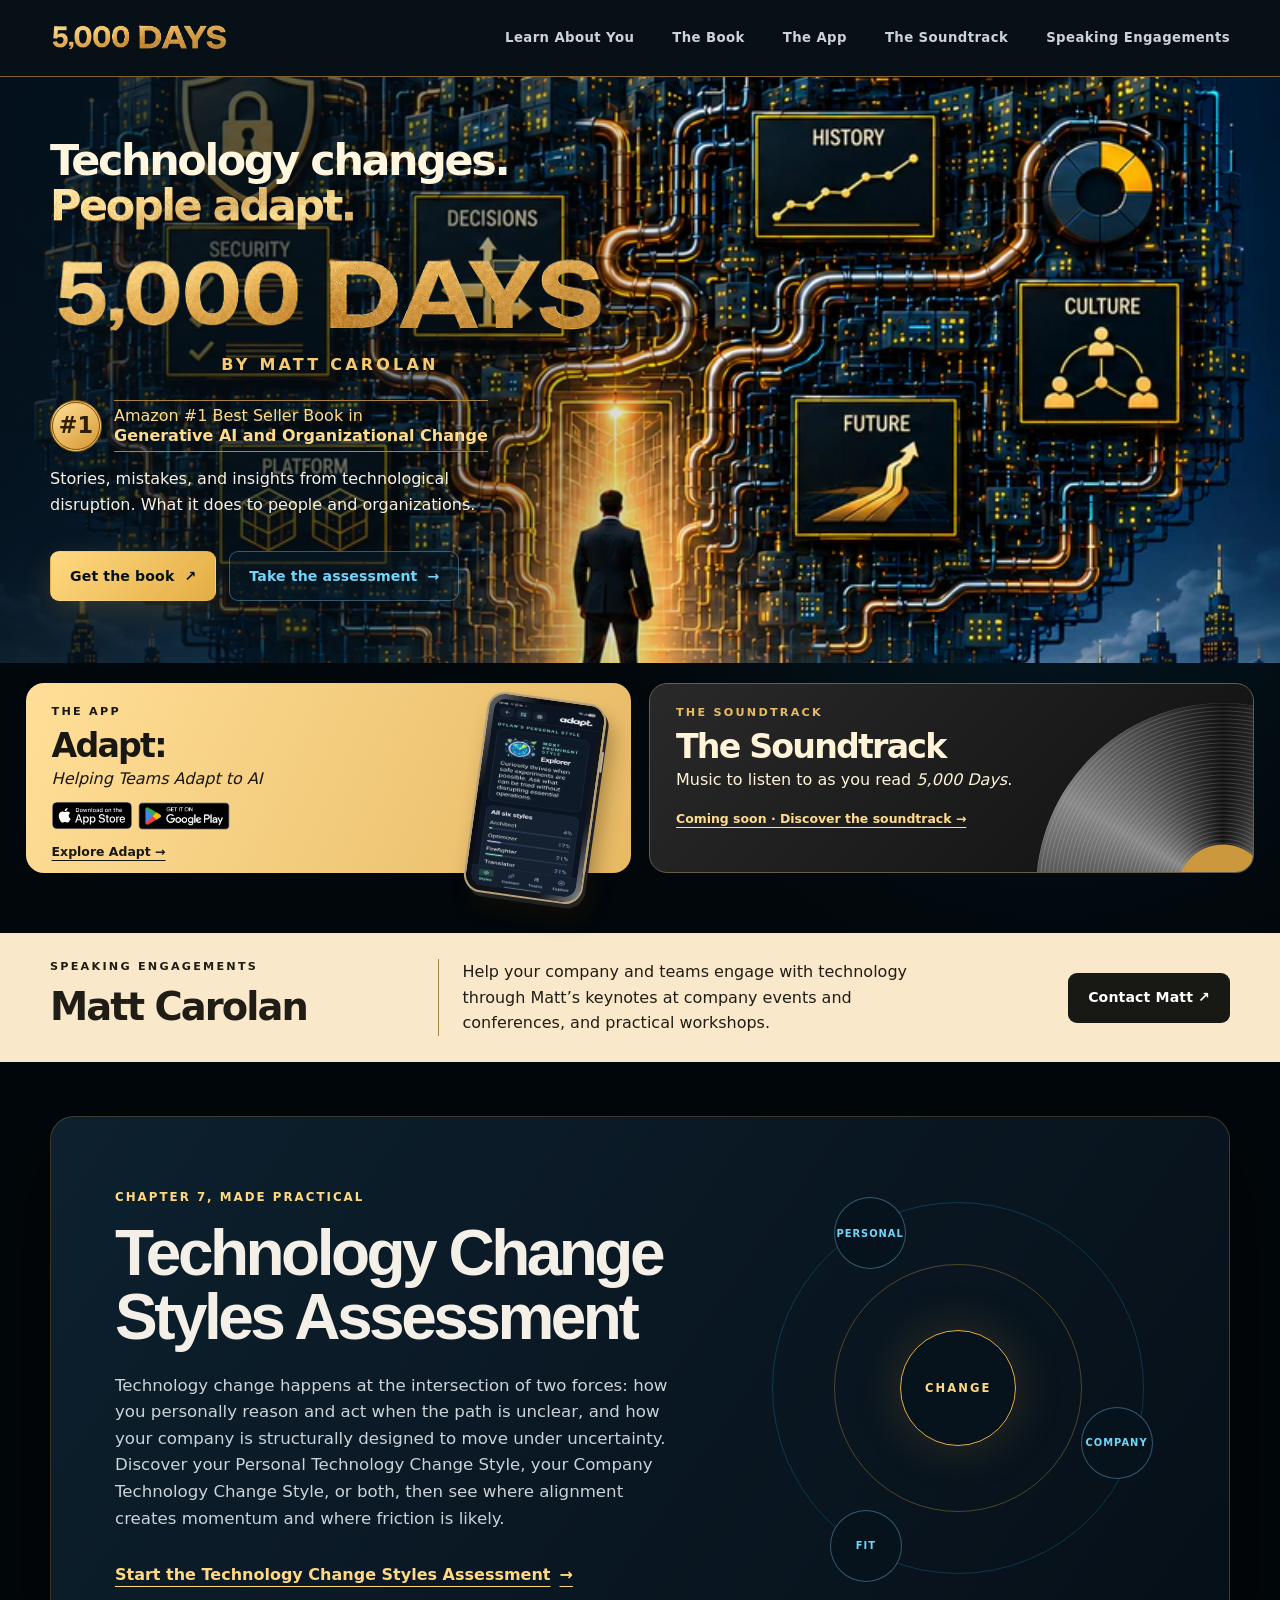
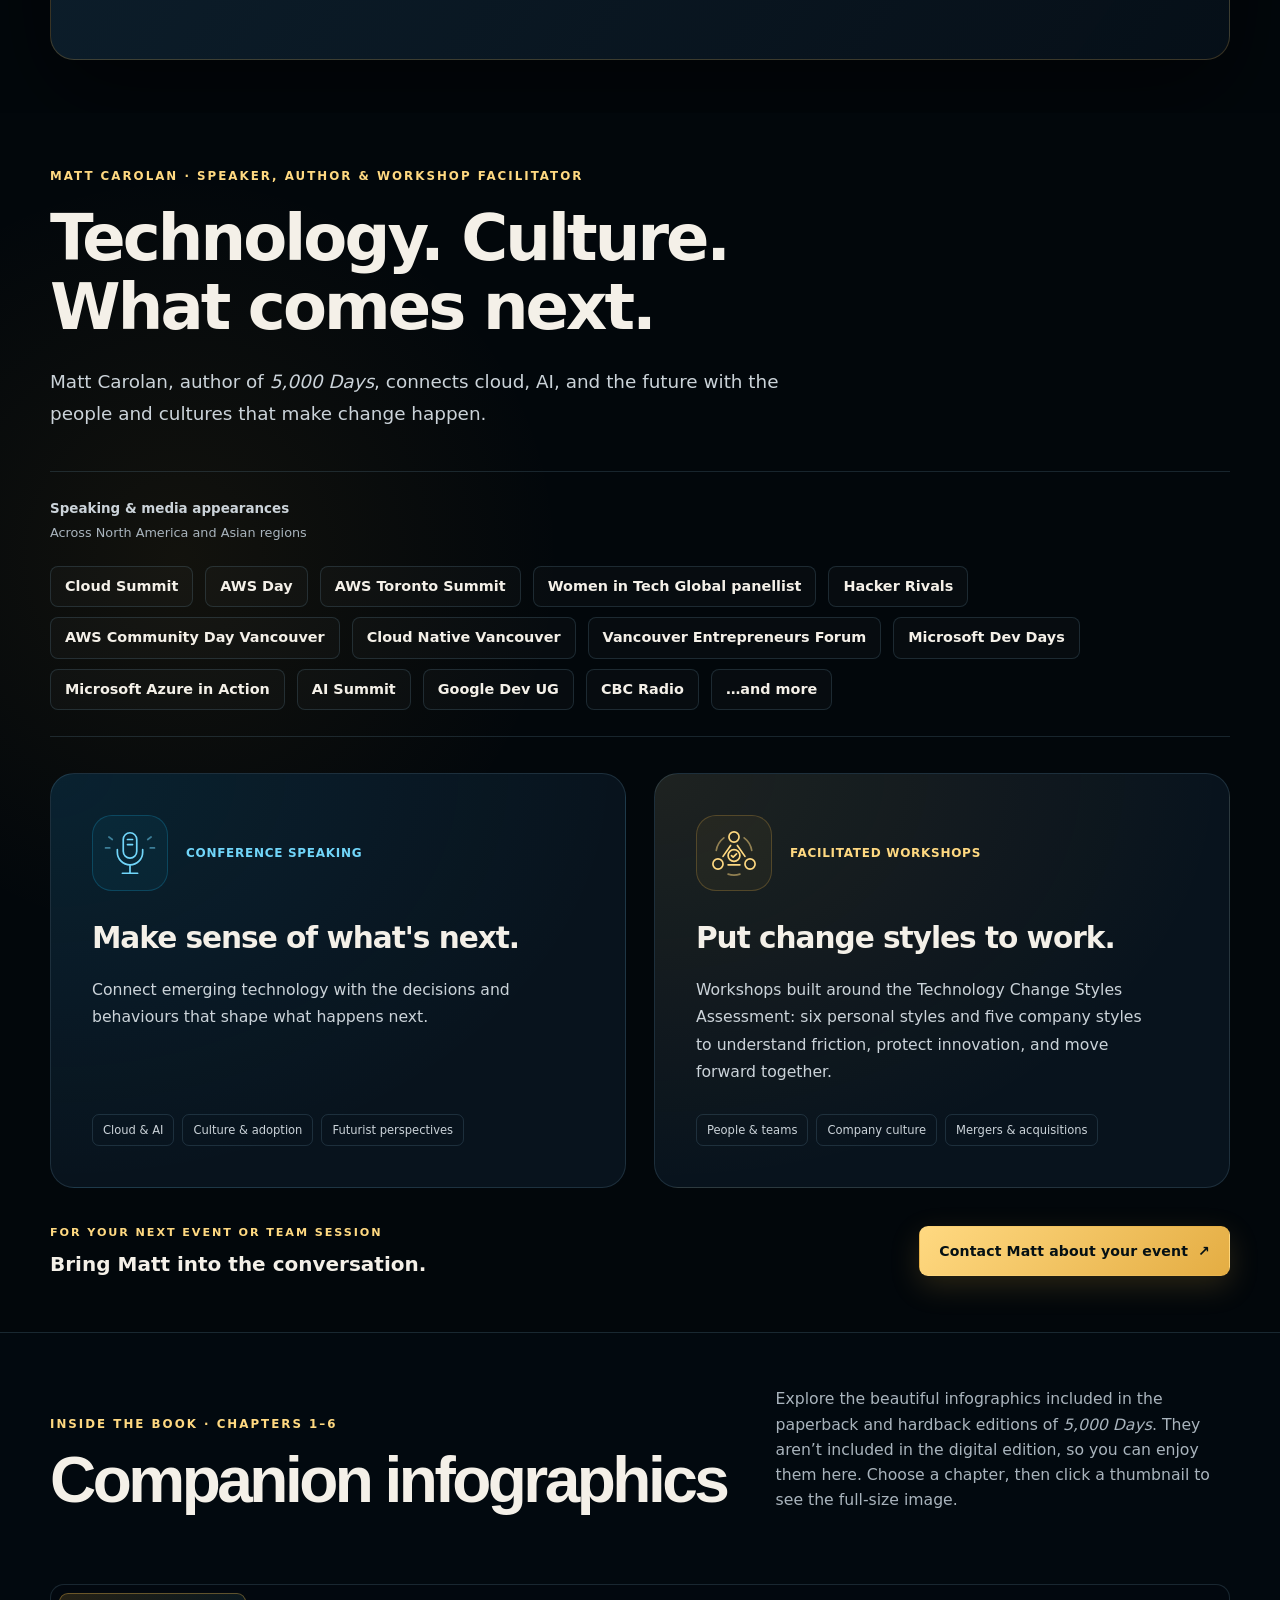
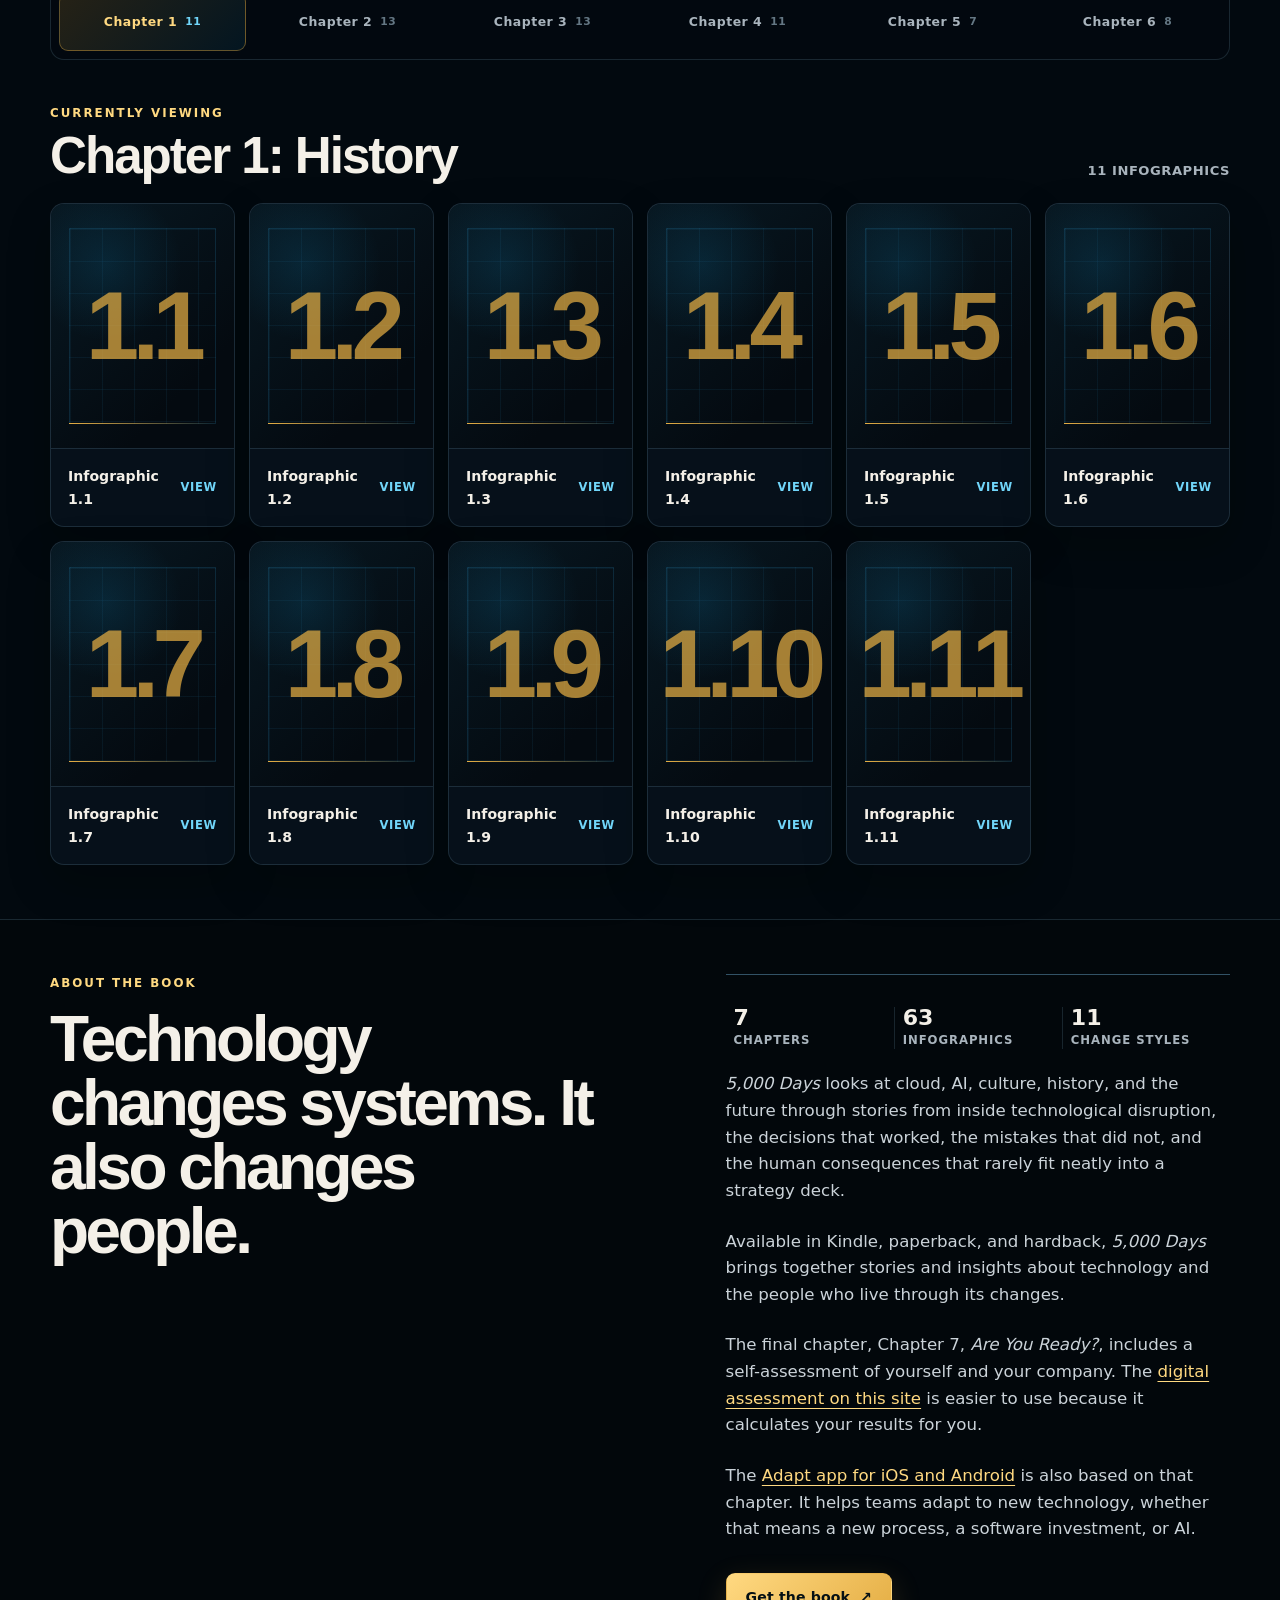
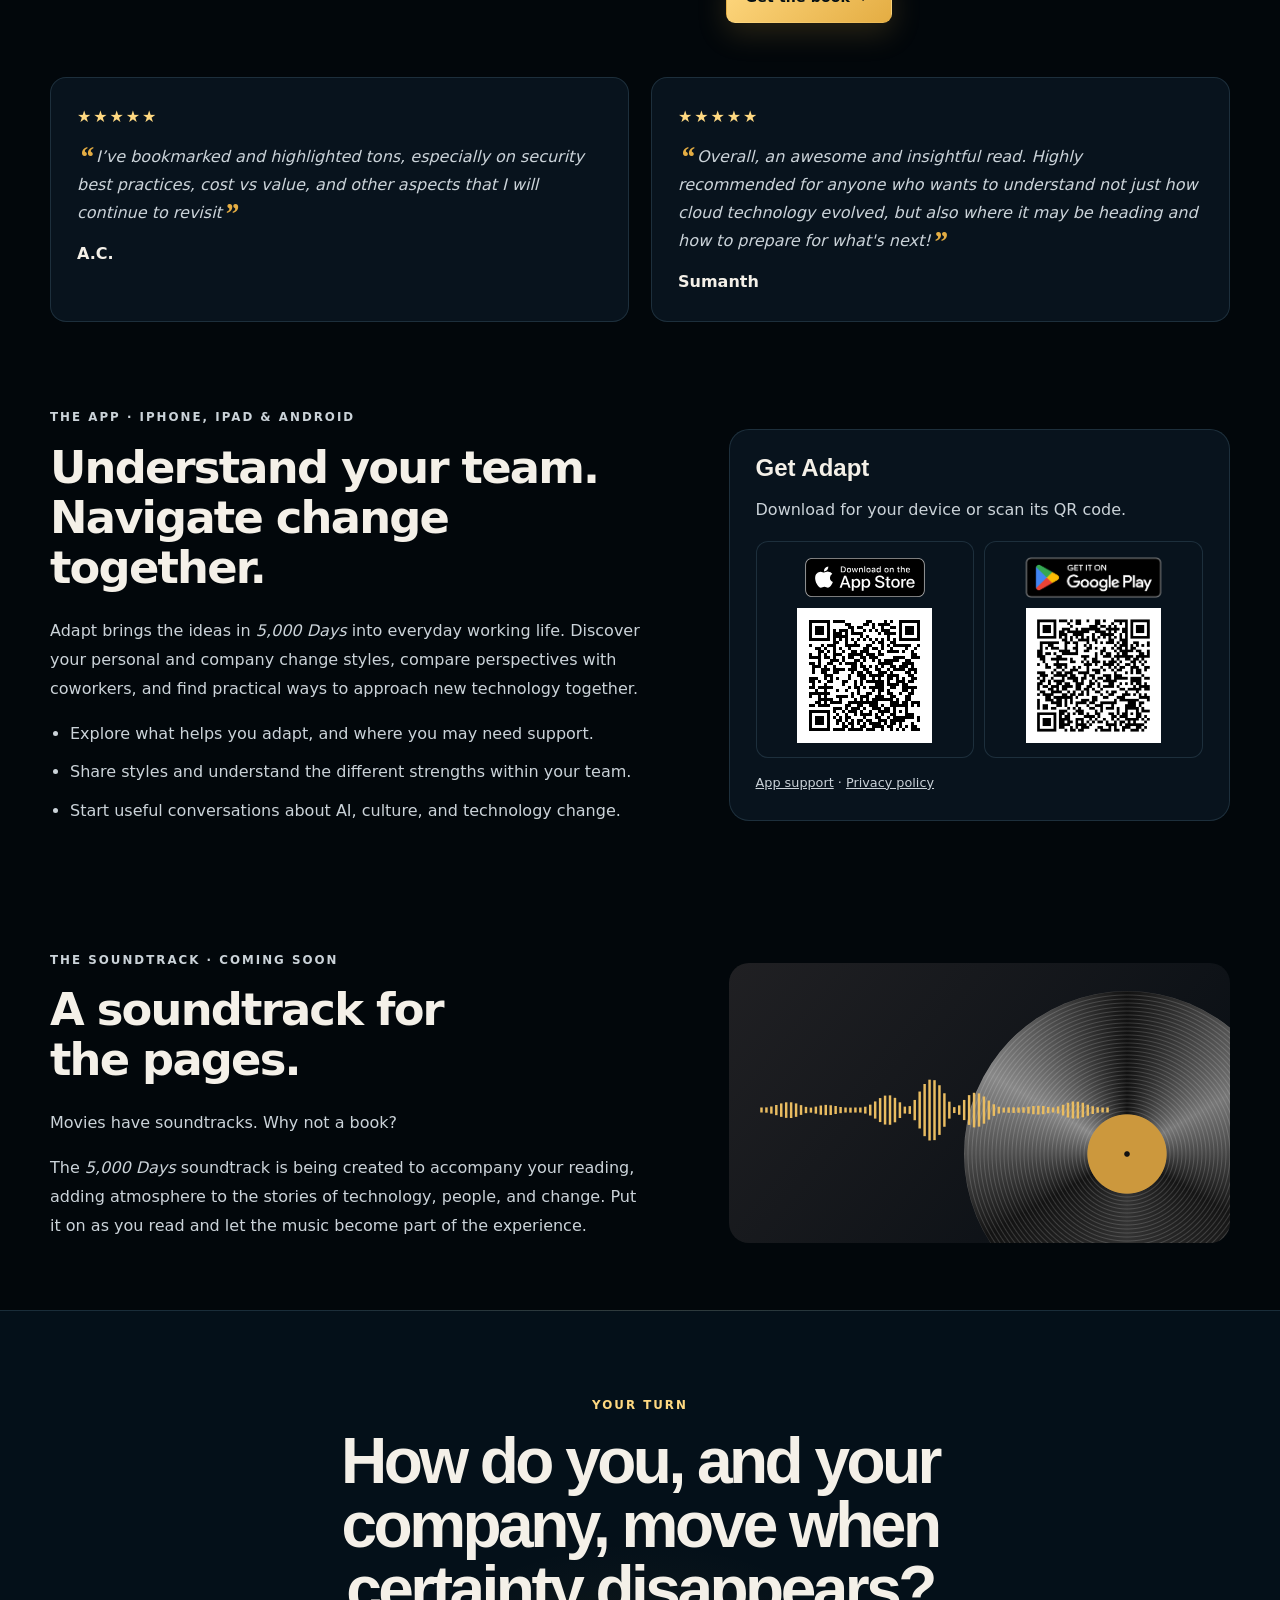
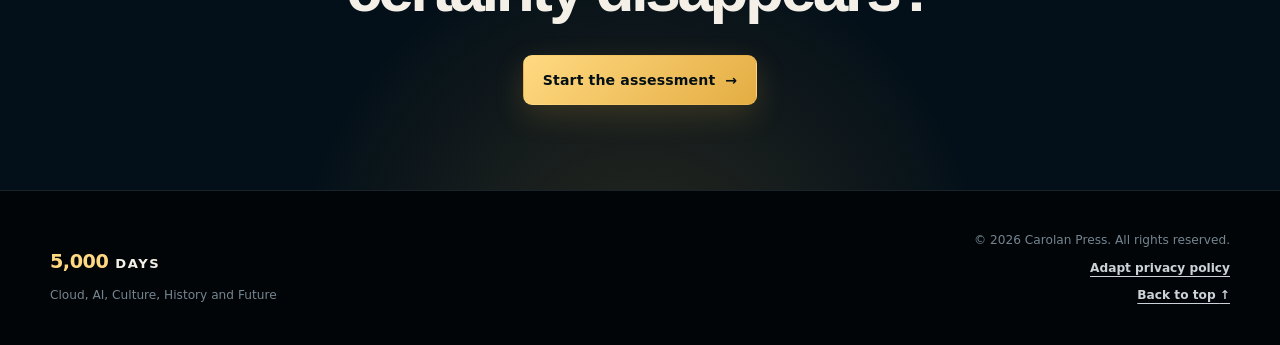
==== index.html @ 2a1ae12a "Emphasize hero book title and center author credit" ====
<!doctype html>
<html lang="en">
  <head>
    <meta charset="utf-8" />
    <meta name="viewport" content="width=device-width, initial-scale=1" />
    <meta name="theme-color" content="#050a0f" />
    <meta
      name="description"
      content="5,000 Days, Cloud, AI, Culture, History and Future. Stories, mistakes, and insights from technological disruption. What it does to people and organizations."
    />
    <meta name="author" content="Matt Carolan" />
    <meta property="og:type" content="website" />
    <meta property="og:url" content="https://www.5000days.net/" />
    <meta property="og:title" content="5,000 Days" />
    <meta
      property="og:description"
      content="Cloud, AI, Culture, History and Future, stories, mistakes, and insights from technological disruption."
    />
    <meta
      property="og:image"
      content="https://www.5000days.net/assets/Front-cover-final.png"
    />
    <meta property="og:image:width" content="1024" />
    <meta property="og:image:height" content="1535" />
    <meta property="og:image:alt" content="Front cover of 5,000 Days by Matt Carolan" />
    <meta name="twitter:card" content="summary_large_image" />
    <link rel="canonical" href="https://www.5000days.net/" />
    <link rel="icon" href="favicon.svg" type="image/svg+xml" />
    <link rel="manifest" href="site.webmanifest" />
    <link rel="stylesheet" href="styles.css?v=19" />
    <title>5,000 Days | Cloud, AI, Culture, History and Future</title>
    <script type="application/ld+json">
      {
        "@context": "https://schema.org",
        "@type": "Book",
        "name": "5,000 Days",
        "description": "Cloud, AI, Culture, History and Future. Stories, mistakes, and insights from technological disruption. What it does to people and organizations.",
        "image": "https://www.5000days.net/assets/Front-cover-final.png",
        "url": "https://www.5000days.net/",
        "sameAs": "https://mybook.to/5000",
        "bookFormat": "https://schema.org/EBook",
        "award": [
          "Amazon #1 Best Seller Book in Organizational Change",
          "Amazon #1 Best Seller Book in Generative AI"
        ],
        "author": {
          "@type": "Person",
          "name": "Matt Carolan"
        }
      }
    </script>
    <script src="script.js?v=2" defer></script>
  <link rel="stylesheet" href="assets/support-form.css?v=1"><script src="assets/support-form.js?v=1" defer></script>
</head>
  <body>
    <a class="skip-link" href="#main-content">Skip to main content</a>

    <header class="site-header" id="top">
      <div class="shell header-inner">
        <a class="wordmark" href="#top" aria-label="5,000 Days home"><img src="assets/book-wordmark.webp" width="1185" height="192" alt="5,000 Days"></a>
        <nav class="site-nav" aria-label="Primary navigation">
          <a href="assessment/index.html">Learn About You</a>
          <a href="#about">The Book</a>
          <a href="#adapt-downloads">The App</a>
          <a href="#soundtrack">The Soundtrack</a>
          <a href="#speaking">Speaking Engagements</a>
        </nav>
      </div>
    </header>

    <main id="main-content">

      <section class="threshold" aria-labelledby="book-title">
        <picture class="threshold-art"><source media="(max-width: 680px)" srcset="assets/city-portal-mobile.webp?v=3"><img src="assets/city-portal.webp?v=3" width="1922" height="818" alt="" fetchpriority="high"></picture>
        <div class="shell threshold-inner">
          <p class="threshold-line">Technology changes.<br><strong>People adapt.</strong></p>
          <h1 id="book-title"><img src="assets/book-wordmark.webp" width="1185" height="192" alt="5,000 Days"></h1>
          <p class="threshold-author">By Matt Carolan</p>
          <div class="rank"><span aria-hidden="true">#1</span><p>Amazon #1 Best Seller Book in<br><strong>Generative AI and Organizational Change</strong></p></div>
          <p class="threshold-deck">Stories, mistakes, and insights from technological disruption. What it does to people and organizations.</p>
          <div class="hero-actions">
              <a
                class="button button-primary"
                href="https://mybook.to/5000"
                aria-label="Get the 5,000 Days book on Amazon, opens in a new tab"
               target="_blank" rel="noopener noreferrer">
                Get the book <span aria-hidden="true">↗</span>
              </a>
              <a
                class="button button-secondary"
                href="assessment/index.html"
              >
                Take the assessment <span aria-hidden="true">→</span>
              </a>
            </div>
        </div>
      </section>
      <section class="feature-shelf" aria-label="Beyond the book">
        <article class="feature app-feature">
          <div class="feature-copy"><p class="feature-label">The app</p><h2>Adapt:</h2><p><em>Helping Teams Adapt to AI</em></p>
          <div class="feature-stores"><a class="app-store-button app-store-badge" href="https://apps.apple.com/us/app/adapt-your-ai-advantage/id6826964394" aria-label="Download Adapt: Your AI Advantage on the App Store" target="_blank" rel="noopener noreferrer"><span class="store-badge-art"><img src="assets/store-badges/apple-app-store.svg" alt="Download on the Apple App Store" class="store-badge-image store-badge-ios"/></span></a>
<a class="app-store-button app-store-badge" href="https://play.google.com/store/apps/details?id=net.fivethousanddays.adapt" aria-label="Get Adapt: Your AI Advantage on Google Play" target="_blank" rel="noopener noreferrer"><span class="store-badge-art"><img src="assets/store-badges/google-play.png" alt="Get it on Google Play" class="store-badge-image store-badge-android"/></span></a></div>
          <a class="feature-more" href="#adapt-downloads">Explore Adapt →</a></div>
          <div class="phone-frame"><img src="assets/adapt-explorer.webp" width="480" height="853" alt="Adapt showing Dylan’s Explorer personal style and assessment scores" loading="lazy"></div>
        </article>
        <article class="feature music-feature"><div class="disc" aria-hidden="true"></div><div class="feature-copy"><p class="feature-label">The soundtrack</p><h2>The Soundtrack</h2><p>Music to listen to as you read <em>5,000 Days</em>.</p><a class="feature-more" href="#soundtrack">Coming soon · Discover the soundtrack →</a></div></article>
      </section>
      <aside class="speaker-strip" aria-label="Speaking engagements"><div class="shell"><div><p class="feature-label">Speaking engagements</p><strong>Matt Carolan</strong></div><p>Help your company and teams engage with technology through Matt’s keynotes at company events and conferences, and practical workshops.</p><a class="button" href="https://mattcarolan.com/" target="_blank" rel="noopener noreferrer">Contact Matt ↗</a></div></aside>

      <section class="assessment section" id="assessment" aria-labelledby="assessment-title">
        <div class="shell assessment-card reveal">
          <div class="assessment-copy">
            <p class="section-kicker">Chapter 7, made practical</p>
            <h2 id="assessment-title">Technology Change Styles Assessment</h2>
            <p>
              Technology change happens at the intersection of two forces: how you personally
              reason and act when the path is unclear, and how your company is structurally
              designed to move under uncertainty. Discover your Personal Technology Change
              Style, your Company Technology Change Style, or both, then see where alignment
              creates momentum and where friction is likely.
            </p>
            <a
              class="text-link"
              href="assessment/index.html"
            >
              Start the Technology Change Styles Assessment <span aria-hidden="true">→</span>
            </a>
          </div>
          <div class="assessment-visual" aria-hidden="true">
            <div class="signal signal-one"><span>Personal</span></div>
            <div class="signal signal-two"><span>Company</span></div>
            <div class="signal signal-three"><span>Fit</span></div>
            <div class="assessment-core">CHANGE</div>
          </div>
        </div>
      </section>


      <section class="speaking section" id="speaking" aria-labelledby="speaking-title">
        <div class="shell">
          <div class="speaking-heading reveal">
            <p class="section-kicker">Matt Carolan · Speaker, author &amp; workshop facilitator</p>
            <h2 id="speaking-title">Technology. Culture.<br>What comes next.</h2>
            <p class="speaking-lead">Matt Carolan, author of <em>5,000 Days</em>, connects cloud, AI, and the future with the people and cultures that make change happen.</p>
          </div>

          <div class="speaking-credentials reveal">
            <div>
              <p class="speaking-credentials-label">Speaking &amp; media appearances</p>
              <p class="speaking-regions">Across North America and Asian regions</p>
            </div>
            <ul aria-label="Selected speaking events and media appearances">
              <li>Cloud Summit</li>
              <li>AWS Day</li>
              <li>AWS Toronto Summit</li>
              <li>Women in Tech Global panellist</li>
              <li>Hacker Rivals</li>
              <li>AWS Community Day Vancouver</li>
              <li>Cloud Native Vancouver</li>
              <li>Vancouver Entrepreneurs Forum</li>
              <li>Microsoft Dev Days</li>
              <li>Microsoft Azure in Action</li>
              <li>AI Summit</li>
              <li>Google Dev UG</li>
              <li>CBC Radio</li>
              <li>…and more</li>
            </ul>
          </div>

          <div class="speaking-grid">
            <article class="speaking-card reveal">
              <div class="speaking-card-top">
                <span class="speaking-icon" aria-hidden="true">
                  <svg viewBox="0 0 64 64" fill="none" stroke="currentColor" stroke-width="2" stroke-linecap="round" stroke-linejoin="round">
                    <rect x="24" y="8" width="16" height="30" rx="8"/>
                    <path d="M17 28v3a15 15 0 0 0 30 0v-3M32 46v10M23 56h18M29 16h6M29 22h6"/>
                    <path d="M11 16l-4-3M53 16l4-3M8 26H3M56 26h5" opacity=".5"/>
                  </svg>
                </span>
                <p class="speaking-format">Conference speaking</p>
              </div>
              <h3>Make sense of what's next.</h3>
              <p>Connect emerging technology with the decisions and behaviours that shape what happens next.</p>
              <ul class="speaking-tags" aria-label="Speaking topics">
                <li>Cloud &amp; AI</li>
                <li>Culture &amp; adoption</li>
                <li>Futurist perspectives</li>
              </ul>
            </article>

            <article class="speaking-card speaking-card-workshop reveal">
              <div class="speaking-card-top">
                <span class="speaking-icon" aria-hidden="true">
                  <svg viewBox="0 0 64 64" fill="none" stroke="currentColor" stroke-width="2" stroke-linecap="round" stroke-linejoin="round">
                    <circle cx="32" cy="13" r="6"/><circle cx="13" cy="45" r="6"/><circle cx="51" cy="45" r="6"/>
                    <path d="M28 23l-9 13M36 23l9 13M25 46h14"/>
                    <circle cx="32" cy="35" r="7"/><path d="m29 35 2 2 4-4"/>
                    <path d="M11 29a23 23 0 0 1 9-15M44 14a23 23 0 0 1 9 15M25 57a23 23 0 0 0 14 0" opacity=".5"/>
                  </svg>
                </span>
                <p class="speaking-format">Facilitated workshops</p>
              </div>
              <h3>Put change styles to work.</h3>
              <p>Workshops built around the Technology Change Styles Assessment: six personal styles and five company styles to understand friction, protect innovation, and move forward together.</p>
              <ul class="speaking-tags" aria-label="Workshop audiences">
                <li>People &amp; teams</li>
                <li>Company culture</li>
                <li>Mergers &amp; acquisitions</li>
              </ul>
            </article>
          </div>

          <div class="speaking-contact reveal">
            <div>
              <p class="section-kicker">For your next event or team session</p>
              <h3>Bring Matt into the conversation.</h3>
            </div>
            <a class="button button-primary" href="https://mattcarolan.com/"
               aria-label="Contact Matt about speaking and workshops at mattcarolan.com, opens in a new tab" target="_blank" rel="noopener noreferrer">
              Contact Matt about your event <span aria-hidden="true">↗</span>
            </a>
          </div>
        </div>
      </section>

      <section class="infographics section" id="infographics" aria-labelledby="infographics-title">
        <div class="shell">
          <div class="section-heading reveal">
            <div>
            <p class="section-kicker">Inside the book · Chapters 1–6</p>
              <h2 id="infographics-title">Companion infographics</h2>
            </div>
            <p>
              Explore the beautiful infographics included in the paperback and hardback editions of <em>5,000 Days</em>. They aren’t included in the digital edition, so you can enjoy them here. Choose a chapter, then click a thumbnail to see the full-size image.
            </p>
          </div>

          <div class="chapter-browser reveal">
            <div
              class="chapter-tabs"
              id="chapter-tabs"
              role="tablist"
              aria-label="Book chapters"
            ></div>
            <div class="gallery-heading">
              <div>
                <p class="gallery-label">Currently viewing</p>
                <h3 id="active-chapter-title">Chapter 1</h3>
              </div>
              <p id="active-chapter-count" aria-live="polite">11 infographics</p>
            </div>
            <div
              class="infographic-grid"
              id="infographic-grid"
              role="tabpanel"
              aria-labelledby="chapter-tab-1"
            ></div>
          </div>
        </div>
      </section>

      <section class="about section" id="about" aria-labelledby="about-title">
        <div class="shell about-grid reveal">
          <div>
            <p class="section-kicker">About the book</p>
            <h2 id="about-title">Technology changes systems. It also changes people.</h2>
          </div>
          <div class="about-copy">
<dl class="hero-facts" aria-label="Website contents">
              <div><dt>7</dt><dd>chapters</dd></div>
              <div><dt>63</dt><dd>infographics</dd></div>
              <div><dt>11</dt><dd>change styles</dd></div>
            </dl>
            <p>
              <em>5,000 Days</em> looks at cloud, AI, culture, history, and the future through
              stories from inside technological disruption, the decisions that worked, the
              mistakes that did not, and the human consequences that rarely fit neatly into
              a strategy deck.
            </p>
            <p>
              Available in Kindle, paperback, and hardback, <em>5,000 Days</em> brings together stories and insights about technology and the people who live through its changes.</p><p>The final chapter, Chapter 7, <em>Are You Ready?</em>, includes a self-assessment of yourself and your company. The <a href="assessment/index.html">digital assessment on this site</a> is easier to use because it calculates your results for you.</p><p>The <a href="#adapt-downloads">Adapt app for iOS and Android</a> is also based on that chapter. It helps teams adapt to new technology, whether that means a new process, a software investment, or AI.
            </p>
            <a
              class="button button-primary about-buy"
              href="https://mybook.to/5000"
              aria-label="Get 5,000 Days on Amazon, opens in a new tab"
             target="_blank" rel="noopener noreferrer">
              Get the book <span aria-hidden="true">↗</span>
            </a>
          </div>
        </div>
      </section>



      <section class="reader-reviews shell" aria-label="Reader reviews">
        <figure><div class="review-stars" aria-label="5 out of 5 stars">★★★★★</div><blockquote><span class="review-quote-mark">“</span>I’ve bookmarked and highlighted tons, especially on security best practices, cost vs value, and other aspects that I will continue to revisit<span class="review-quote-mark">”</span></blockquote><figcaption>A.C.</figcaption></figure>
        <figure><div class="review-stars" aria-label="5 out of 5 stars">★★★★★</div><blockquote><span class="review-quote-mark">“</span>Overall, an awesome and insightful read. Highly recommended for anyone who wants to understand not just how cloud technology evolved, but also where it may be heading and how to prepare for what's next!<span class="review-quote-mark">”</span></blockquote><figcaption>Sumanth</figcaption></figure>
      </section>
      <section class="companion-section section" id="adapt-downloads" aria-labelledby="app-detail-title">
        <div class="shell companion-layout">
          <div><p class="section-kicker">The app · iPhone, iPad &amp; Android</p>
            <h2 id="app-detail-title">Understand your team.<br>Navigate change together.</h2>
            <p>Adapt brings the ideas in <em>5,000 Days</em> into everyday working life. Discover your personal and company change styles, compare perspectives with coworkers, and find practical ways to approach new technology together.</p>
            <ul class="app-benefits"><li>Explore what helps you adapt, and where you may need support.</li><li>Share styles and understand the different strengths within your team.</li><li>Start useful conversations about AI, culture, and technology change.</li></ul>
          </div>
          <div class="app-download-panel"><h3>Get Adapt</h3><p>Download for your device or scan its QR code.</p><div class="store-pairs">
                  <a class="app-store-button app-store-badge" href="https://apps.apple.com/us/app/adapt-your-ai-advantage/id6826964394" aria-label="Download Adapt: Your AI Advantage on the App Store" target="_blank" rel="noopener noreferrer"><span class="store-badge-art"><img src="assets/store-badges/apple-app-store.svg" alt="Download on the Apple App Store" class="store-badge-image store-badge-ios"/></span><img class="store-qr" src="assets/store-badges/adapt-ios-qr.svg" width="135" height="135" loading="lazy" alt="QR code for the App Store"></a>
                  <a class="app-store-button app-store-badge" href="https://play.google.com/store/apps/details?id=net.fivethousanddays.adapt" aria-label="Get Adapt: Your AI Advantage on Google Play" target="_blank" rel="noopener noreferrer"><span class="store-badge-art"><img src="assets/store-badges/google-play.png" alt="Get it on Google Play" class="store-badge-image store-badge-android"/></span><img class="store-qr" src="assets/store-badges/adapt-android-qr.png" width="135" height="135" loading="lazy" alt="QR code for Google Play"></a>
                </div><p class="app-help"><a href="adapt/support/" data-support-form>App support</a> · <a href="adapt/privacy/">Privacy policy</a></p></div>
        </div>
      </section>
      <section class="companion-section soundtrack-detail section" id="soundtrack" aria-labelledby="soundtrack-title">
        <div class="shell companion-layout">
          <div><p class="section-kicker">The soundtrack · Coming soon</p><h2 id="soundtrack-title">A soundtrack for the pages.</h2><p>Movies have soundtracks. Why not a book?</p><p>The <em>5,000 Days</em> soundtrack is being created to accompany your reading, adding atmosphere to the stories of technology, people, and change. Put it on as you read and let the music become part of the experience.</p></div>
          <div class="soundtrack-art" aria-hidden="true"><div class="disc"></div><svg class="sound-wave" viewBox="0 0 284 60" aria-hidden="true" fill="none" stroke="currentColor" stroke-width="2"><path d="M2 28.0v4.0"/><path d="M6 27.8v4.3"/><path d="M10 27.1v5.8"/><path d="M14 25.9v8.2"/><path d="M18 24.6v10.9"/><path d="M22 23.7v12.6"/><path d="M26 23.7v12.7"/><path d="M30 24.6v10.9"/><path d="M34 26.0v7.9"/><path d="M38 27.4v5.1"/><path d="M42 28.0v4.1"/><path d="M46 27.2v5.7"/><path d="M50 26.3v7.5"/><path d="M54 25.8v8.3"/><path d="M58 26.1v7.9"/><path d="M62 26.7v6.5"/><path d="M66 27.5v5.0"/><path d="M70 27.9v4.1"/><path d="M74 28.0v4.1"/><path d="M78 27.9v4.1"/><path d="M82 27.9v4.1"/><path d="M86 27.3v5.5"/><path d="M90 25.6v8.8"/><path d="M94 23.0v13.9"/><path d="M98 20.3v19.4"/><path d="M102 18.3v23.4"/><path d="M106 18.1v23.8"/><path d="M110 20.1v19.8"/><path d="M114 23.7v12.7"/><path d="M118 27.2v5.6"/><path d="M122 26.8v6.3"/><path d="M126 21.8v16.4"/><path d="M130 15.0v29.9"/><path d="M134 8.9v42.2"/><path d="M138 5.4v49.2"/><path d="M142 5.8v48.5"/><path d="M146 9.9v40.2"/><path d="M150 16.4v27.1"/><path d="M154 23.2v13.7"/><path d="M158 27.6v4.8"/><path d="M162 26.2v7.6"/><path d="M166 21.8v16.3"/><path d="M170 17.9v24.1"/><path d="M174 16.0v28.0"/><path d="M178 16.5v26.9"/><path d="M182 19.0v22.0"/><path d="M186 22.3v15.4"/><path d="M190 25.3v9.4"/><path d="M194 27.3v5.5"/><path d="M198 28.0v4.0"/><path d="M202 27.8v4.4"/><path d="M206 27.8v4.5"/><path d="M210 28.0v4.1"/><path d="M214 27.8v4.3"/><path d="M218 27.3v5.4"/><path d="M222 26.7v6.6"/><path d="M226 26.5v7.1"/><path d="M230 26.8v6.5"/><path d="M234 27.5v5.0"/><path d="M238 28.0v4.0"/><path d="M242 27.1v5.7"/><path d="M246 25.6v8.8"/><path d="M250 24.1v11.9"/><path d="M254 23.1v13.8"/><path d="M258 23.2v13.7"/><path d="M262 24.1v11.8"/><path d="M266 25.6v8.9"/><path d="M270 27.0v6.1"/><path d="M274 27.8v4.4"/><path d="M278 28.0v4.0"/><path d="M282 28.0v4.0"/></svg></div>
        </div>
      </section>

      <section class="closing-cta" aria-labelledby="closing-title">
        <div class="shell closing-inner reveal">
          <p class="section-kicker">Your turn</p>
          <h2 id="closing-title">How do you, and your company, move when certainty disappears?</h2>
          <a
            class="button button-primary"
            href="assessment/index.html"
          >
            Start the assessment <span aria-hidden="true">→</span>
          </a>
        </div>
      </section>
    </main>

    <footer class="site-footer">
      <div class="shell footer-inner">
        <div>
          <a class="wordmark footer-wordmark" href="#top">
            <span class="wordmark-number">5,000</span>
            <span class="wordmark-days">Days</span>
          </a>
          <p>Cloud, AI, Culture, History and Future</p>
        </div>
        <div class="footer-meta">
          <p>© 2026 Carolan Press. All rights reserved.</p>
          <a href="adapt/privacy/">Adapt privacy policy</a>
          <a href="#top">Back to top <span aria-hidden="true">↑</span></a>
        </div>
      </div>
    </footer>

    <dialog class="lightbox" id="lightbox" aria-labelledby="lightbox-title">
      <div class="lightbox-shell">
        <div class="lightbox-bar">
          <div>
            <p>Companion infographic</p>
            <h2 id="lightbox-title">Infographic 1.1</h2>
          </div>
          <button class="icon-button" id="lightbox-close" type="button" aria-label="Close image viewer">×</button>
        </div>
        <div class="lightbox-image-wrap">
          <button class="lightbox-nav previous" id="lightbox-previous" type="button" aria-label="Previous infographic">←</button>
          <div class="lightbox-scroll" id="lightbox-scroll" tabindex="0" aria-label="Scrollable full-size infographic">
            <img id="lightbox-image" src="" alt="" />
          </div>
          <button class="lightbox-nav next" id="lightbox-next" type="button" aria-label="Next infographic">→</button>
        </div>
      </div>
    </dialog>
  </body>
</html>
---- styles.css ----
:root {
  color-scheme: dark;
  --ink: #f4f0e8;
  --muted: #a9b4bd;
  --muted-strong: #cbd3d9;
  --night: #02070b;
  --night-soft: #07111a;
  --panel: rgba(8, 19, 29, 0.82);
  --panel-solid: #08131d;
  --line: rgba(117, 160, 187, 0.2);
  --line-strong: rgba(117, 186, 228, 0.42);
  --blue: #19baf2;
  --blue-soft: #71d6fa;
  --gold: #e4ad43;
  --gold-soft: #ffd981;
  --shadow: 0 32px 90px rgba(0, 0, 0, 0.55);
  --radius: 24px;
  --shell: min(1180px, calc(100% - 40px));
  --font-display: "Arial Narrow", "Roboto Condensed", "Segoe UI", sans-serif;
  --font-body: Inter, ui-sans-serif, system-ui, -apple-system, BlinkMacSystemFont, "Segoe UI", sans-serif;
}

* {
  box-sizing: border-box;
}

html {
  scroll-behavior: smooth;
  scroll-padding-top: 88px;
}

body {
  margin: 0;
  min-width: 320px;
  overflow-x: hidden;
  color: var(--ink);
  background:
    radial-gradient(circle at 82% 8%, rgba(15, 128, 184, 0.13), transparent 28rem),
    radial-gradient(circle at 14% 32%, rgba(211, 151, 42, 0.08), transparent 24rem),
    var(--night);
  font-family: var(--font-body);
  line-height: 1.6;
  -webkit-font-smoothing: antialiased;
}

body::before {
  position: fixed;
  z-index: -1;
  inset: 0;
  content: "";
  opacity: 0.2;
  pointer-events: none;
  background-image:
    linear-gradient(rgba(42, 111, 150, 0.14) 1px, transparent 1px),
    linear-gradient(90deg, rgba(42, 111, 150, 0.14) 1px, transparent 1px);
  background-size: 72px 72px;
  mask-image: linear-gradient(to bottom, black, transparent 72%);
}

img {
  display: block;
  height: auto;
  max-width: 100%;
}

a {
  color: inherit;
}

button,
a {
  -webkit-tap-highlight-color: transparent;
}

button {
  font: inherit;
}

:focus-visible {
  outline: 3px solid var(--blue-soft);
  outline-offset: 4px;
}

.skip-link {
  position: fixed;
  z-index: 100;
  top: 12px;
  left: 12px;
  transform: translateY(-150%);
  padding: 10px 14px;
  border-radius: 8px;
  color: #00121c;
  background: var(--blue-soft);
  font-weight: 800;
  transition: transform 180ms ease;
}

.skip-link:focus {
  transform: translateY(0);
}

.shell {
  width: var(--shell);
  margin-inline: auto;
}

.site-header {
  position: sticky;
  z-index: 40;
  top: 0;
  border-bottom: 1px solid rgba(105, 150, 177, 0.16);
  background: rgba(2, 7, 11, 0.82);
  backdrop-filter: blur(20px);
}

.header-inner {
  display: flex;
  min-height: 76px;
  align-items: center;
  justify-content: space-between;
  gap: 28px;
}

.wordmark {
  display: inline-flex;
  align-items: baseline;
  gap: 7px;
  text-decoration: none;
  letter-spacing: -0.03em;
}

.wordmark-number {
  color: var(--gold-soft);
  font-size: 1.2rem;
  font-weight: 900;
}

.wordmark-days {
  color: var(--ink);
  font-size: 0.82rem;
  font-weight: 800;
  letter-spacing: 0.12em;
  text-transform: uppercase;
}

.site-nav {
  display: flex;
  align-items: center;
  gap: clamp(18px, 3vw, 38px);
}

.site-nav a {
  position: relative;
  color: var(--muted-strong);
  font-size: 0.83rem;
  font-weight: 700;
  letter-spacing: 0.03em;
  text-decoration: none;
}

.site-nav a::after {
  position: absolute;
  right: 0;
  bottom: -9px;
  left: 0;
  height: 2px;
  content: "";
  transform: scaleX(0);
  transform-origin: right;
  background: linear-gradient(90deg, var(--gold), var(--blue));
  transition: transform 180ms ease;
}

.site-nav a:hover::after,
.site-nav a:focus-visible::after {
  transform: scaleX(1);
  transform-origin: left;
}

.hero {
  position: relative;
  min-height: calc(100svh - 76px);
  overflow: hidden;
  border-bottom: 1px solid var(--line);
}

.hero::before,
.hero::after {
  position: absolute;
  content: "";
  pointer-events: none;
}

.hero::before {
  width: 620px;
  height: 620px;
  top: -190px;
  right: -180px;
  border: 1px solid rgba(22, 174, 232, 0.14);
  border-radius: 50%;
  box-shadow:
    0 0 0 60px rgba(22, 174, 232, 0.025),
    0 0 0 125px rgba(22, 174, 232, 0.018);
}

.hero::after {
  right: 4%;
  bottom: 0;
  left: 48%;
  height: 1px;
  background: linear-gradient(90deg, transparent, var(--gold), transparent);
  box-shadow: 0 0 34px rgba(228, 173, 67, 0.8);
}

.hero-grid {
  display: grid;
  min-height: calc(100svh - 76px);
  grid-template-columns: minmax(300px, 0.8fr) minmax(440px, 1.2fr);
  align-items: center;
  gap: clamp(60px, 8vw, 126px);
  padding-block: 72px 88px;
}

.cover-stage {
  position: relative;
  justify-self: center;
  width: min(100%, 398px);
  perspective: 1600px;
}

.cover-halo {
  position: absolute;
  inset: 10% -18% -7%;
  border-radius: 50%;
  opacity: 0.48;
  filter: blur(32px);
  background:
    radial-gradient(circle at 50% 75%, rgba(226, 164, 53, 0.4), transparent 36%),
    radial-gradient(circle at 45% 30%, rgba(0, 161, 225, 0.32), transparent 55%);
}

.book-cover {
  position: relative;
  z-index: 2;
  width: 100%;
  border: 1px solid rgba(242, 196, 102, 0.42);
  border-radius: 3px 8px 8px 3px;
  transform: rotateY(4deg) rotateX(0.5deg);
  box-shadow:
    -13px 8px 0 #020508,
    -14px 8px 0 rgba(242, 196, 102, 0.24),
    0 38px 76px rgba(0, 0, 0, 0.66),
    0 0 44px rgba(0, 153, 218, 0.1);
}

.cover-edge {
  position: absolute;
  z-index: 3;
  top: 1.3%;
  bottom: 1.3%;
  left: 1px;
  width: 6px;
  opacity: 0.5;
  background: linear-gradient(90deg, #020407, rgba(255, 208, 112, 0.4));
}

.hero-copy {
  position: relative;
  z-index: 2;
  max-width: 700px;
}

.eyebrow,
.section-kicker,
.gallery-label {
  margin: 0;
  color: var(--gold-soft);
  font-size: 0.74rem;
  font-weight: 800;
  letter-spacing: 0.17em;
  text-transform: uppercase;
}

.eyebrow {
  display: flex;
  align-items: center;
  gap: 12px;
  margin-bottom: 18px;
}

.eyebrow span {
  width: 48px;
  height: 1px;
  background: linear-gradient(90deg, var(--gold), transparent);
}

h1,
h2,
h3,
p {
  text-wrap: pretty;
}

h1,
h2,
h3 {
  font-family: var(--font-display);
  line-height: 1;
}

h1 {
  margin: 0;
  font-size: clamp(4.8rem, 10vw, 9rem);
  font-weight: 900;
  letter-spacing: -0.075em;
  text-transform: uppercase;
}

h1 span {
  display: block;
  color: transparent;
  background: linear-gradient(135deg, #fff1bd 0%, var(--gold) 45%, #98631a 100%);
  background-clip: text;
  -webkit-background-clip: text;
  text-shadow: 0 0 40px rgba(228, 173, 67, 0.08);
}

.book-subtitle {
  max-width: 660px;
  margin: 24px 0 0;
  color: var(--blue-soft);
  font-size: clamp(1.2rem, 2.2vw, 1.78rem);
  font-weight: 750;
  letter-spacing: -0.02em;
  line-height: 1.25;
}

.book-deck {
  max-width: 640px;
  margin: 22px 0 0;
  color: var(--muted-strong);
  font-size: clamp(1rem, 1.4vw, 1.16rem);
  line-height: 1.72;
}

.bestseller-proof {
  display: flex;
  width: fit-content;
  max-width: 100%;
  align-items: center;
  gap: 15px;
  margin-top: 26px;
  padding: 12px 18px 12px 12px;
  border: 1px solid rgba(228, 173, 67, 0.34);
  border-radius: 14px;
  background:
    linear-gradient(120deg, rgba(228, 173, 67, 0.12), rgba(11, 43, 60, 0.42)),
    rgba(6, 16, 24, 0.72);
  box-shadow: 0 16px 38px rgba(0, 0, 0, 0.2);
}

.bestseller-seal {
  display: grid;
  flex: 0 0 58px;
  aspect-ratio: 1;
  place-items: center;
  border: 1px solid rgba(255, 230, 166, 0.72);
  border-radius: 50%;
  color: #071116;
  background: linear-gradient(145deg, #fff0b8, var(--gold) 72%);
  box-shadow: 0 0 28px rgba(228, 173, 67, 0.22);
  font-family: var(--font-display);
  font-size: 1.48rem;
  font-weight: 900;
  letter-spacing: -0.04em;
  line-height: 1;
}

.bestseller-copy p {
  margin: 0;
  color: var(--gold-soft);
  font-size: 0.7rem;
  font-weight: 850;
  letter-spacing: 0.12em;
  line-height: 1.3;
  text-transform: uppercase;
}

.bestseller-copy ul {
  display: flex;
  flex-wrap: wrap;
  gap: 4px 18px;
  margin: 5px 0 0;
  padding: 0;
  color: var(--ink);
  font-size: 0.84rem;
  font-weight: 780;
  line-height: 1.35;
  list-style: none;
}

.bestseller-copy li {
  display: flex;
  align-items: center;
  gap: 7px;
}

.bestseller-copy li::before {
  width: 5px;
  aspect-ratio: 1;
  border-radius: 50%;
  content: "";
  background: var(--blue);
  box-shadow: 0 0 10px rgba(25, 186, 242, 0.7);
}

.hero-actions {
  display: flex;
  flex-wrap: wrap;
  gap: 13px;
  margin-top: 34px;
}

.button {
  display: inline-flex;
  min-height: 50px;
  align-items: center;
  justify-content: center;
  gap: 10px;
  padding: 13px 19px;
  border: 1px solid transparent;
  border-radius: 9px;
  font-size: 0.88rem;
  font-weight: 850;
  letter-spacing: 0.01em;
  line-height: 1.2;
  text-decoration: none;
  transition: transform 170ms ease, border-color 170ms ease, box-shadow 170ms ease, background 170ms ease;
}

.button:hover {
  transform: translateY(-2px);
}

.button-primary {
  color: #051014;
  background: linear-gradient(135deg, var(--gold-soft), var(--gold));
  box-shadow: 0 10px 30px rgba(228, 173, 67, 0.18);
}

.button-primary:hover {
  box-shadow: 0 15px 38px rgba(228, 173, 67, 0.3);
}

.button-secondary {
  border-color: var(--line-strong);
  color: var(--blue-soft);
  background: rgba(10, 31, 44, 0.48);
}

.button-secondary:hover {
  border-color: var(--blue);
  background: rgba(16, 76, 106, 0.3);
}

.hero-facts {
  display: flex;
  margin: 38px 0 0;
  gap: 0;
}

.hero-facts div {
  display: grid;
  min-width: 116px;
  padding-inline: 20px;
  border-left: 1px solid var(--line);
  gap: 2px;
}

.hero-facts div:first-child {
  padding-left: 0;
  border-left: 0;
}

.hero-facts dt {
  color: var(--ink);
  font-size: 1.38rem;
  font-weight: 850;
  line-height: 1;
}

.hero-facts dd {
  margin: 0;
  color: var(--muted);
  font-size: 0.73rem;
  font-weight: 700;
  letter-spacing: 0.08em;
  text-transform: uppercase;
}

.section {
  position: relative;
  padding-block: clamp(86px, 11vw, 150px);
}

.assessment {
  overflow: hidden;
}

.assessment-card {
  position: relative;
  display: grid;
  overflow: hidden;
  grid-template-columns: minmax(0, 1.15fr) minmax(330px, 0.85fr);
  align-items: center;
  gap: clamp(42px, 6vw, 88px);
  padding: clamp(34px, 5vw, 70px);
  border: 1px solid rgba(215, 169, 77, 0.24);
  border-radius: var(--radius);
  background:
    linear-gradient(125deg, rgba(13, 34, 48, 0.92), rgba(6, 15, 23, 0.94)),
    var(--panel-solid);
  box-shadow: var(--shadow);
}

.assessment-card::before {
  position: absolute;
  inset: 0;
  content: "";
  pointer-events: none;
  background:
    linear-gradient(90deg, transparent 49.8%, rgba(51, 140, 190, 0.08) 50%, transparent 50.2%),
    linear-gradient(transparent 49.8%, rgba(51, 140, 190, 0.08) 50%, transparent 50.2%);
  background-size: 54px 54px;
  mask-image: linear-gradient(90deg, transparent, black);
}

.assessment-copy,
.assessment-visual {
  position: relative;
  z-index: 1;
}

h2 {
  margin: 14px 0 0;
  font-size: clamp(2.55rem, 5vw, 4.8rem);
  font-weight: 900;
  letter-spacing: -0.055em;
}

.assessment-copy > p:not(.section-kicker) {
  max-width: 630px;
  margin: 24px 0 0;
  color: var(--muted-strong);
  font-size: 1.04rem;
}

.text-link {
  display: inline-flex;
  align-items: center;
  gap: 9px;
  margin-top: 30px;
  color: var(--gold-soft);
  font-weight: 850;
  text-underline-offset: 6px;
  text-decoration-thickness: 1px;
}

.assessment-visual {
  display: grid;
  aspect-ratio: 1;
  place-items: center;
}

.assessment-visual::before,
.assessment-visual::after {
  position: absolute;
  content: "";
  border: 1px solid rgba(31, 183, 239, 0.22);
  border-radius: 50%;
}

.assessment-visual::before {
  inset: 5%;
}

.assessment-visual::after {
  inset: 20%;
  border-color: rgba(228, 173, 67, 0.32);
}

.assessment-core {
  display: grid;
  z-index: 3;
  width: 116px;
  aspect-ratio: 1;
  place-items: center;
  border: 1px solid var(--gold);
  border-radius: 50%;
  color: var(--gold-soft);
  background: rgba(7, 19, 28, 0.86);
  box-shadow: 0 0 50px rgba(228, 173, 67, 0.18);
  font-size: 0.72rem;
  font-weight: 900;
  letter-spacing: 0.18em;
}

.signal {
  position: absolute;
  display: grid;
  width: 72px;
  aspect-ratio: 1;
  place-items: center;
  border: 1px solid var(--line-strong);
  border-radius: 50%;
  color: var(--blue-soft);
  background: #07131c;
  font-size: 0.62rem;
  font-weight: 800;
  letter-spacing: 0.1em;
  text-transform: uppercase;
}

.signal-one {
  top: 4%;
  left: 20%;
}

.signal-two {
  right: 3%;
  bottom: 28%;
}

.signal-three {
  bottom: 3%;
  left: 19%;
}

.infographics {
  border-block: 1px solid var(--line);
  background: rgba(4, 12, 18, 0.62);
}

.section-heading {
  display: grid;
  grid-template-columns: 1.2fr 0.8fr;
  align-items: end;
  gap: 44px;
}

.section-heading > p {
  max-width: 500px;
  justify-self: end;
  margin: 0;
  color: var(--muted);
  font-size: 0.98rem;
}

.chapter-browser {
  margin-top: clamp(44px, 6vw, 72px);
}

.chapter-tabs {
  display: grid;
  grid-template-columns: repeat(6, 1fr);
  gap: 8px;
  padding: 8px;
  border: 1px solid var(--line);
  border-radius: 14px;
  background: rgba(3, 10, 16, 0.76);
}

.chapter-tab {
  display: flex;
  min-height: 58px;
  align-items: center;
  justify-content: center;
  gap: 8px;
  border: 1px solid transparent;
  border-radius: 9px;
  color: var(--muted);
  background: transparent;
  cursor: pointer;
  font-size: 0.78rem;
  font-weight: 800;
  letter-spacing: 0.04em;
  transition: color 160ms ease, border-color 160ms ease, background 160ms ease;
}

.chapter-tab span {
  color: #647784;
  font-size: 0.67rem;
}

.chapter-tab:hover {
  color: var(--ink);
  background: rgba(17, 66, 91, 0.25);
}

.chapter-tab[aria-selected="true"] {
  border-color: rgba(228, 173, 67, 0.4);
  color: var(--gold-soft);
  background: linear-gradient(135deg, rgba(228, 173, 67, 0.16), rgba(13, 92, 130, 0.17));
}

.chapter-tab[aria-selected="true"] span {
  color: var(--blue-soft);
}

.gallery-heading {
  display: flex;
  align-items: end;
  justify-content: space-between;
  margin-block: 44px 22px;
  gap: 24px;
}

.gallery-heading h3 {
  margin: 7px 0 0;
  font-size: clamp(2rem, 4vw, 3.4rem);
  letter-spacing: -0.04em;
}

.gallery-heading > p {
  margin: 0;
  color: var(--muted);
  font-size: 0.82rem;
  font-weight: 700;
  letter-spacing: 0.04em;
  text-transform: uppercase;
}

.infographic-grid {
  display: grid;
  grid-template-columns: repeat(3, minmax(0, 1fr));
  gap: 20px;
}

.infographic-card {
  min-width: 0;
}

.infographic-button {
  display: block;
  width: 100%;
  padding: 0;
  overflow: hidden;
  border: 1px solid var(--line);
  border-radius: 14px;
  color: inherit;
  background: #06101a;
  cursor: zoom-in;
  text-align: left;
  box-shadow: 0 18px 44px rgba(0, 0, 0, 0.24);
  transition: transform 180ms ease, border-color 180ms ease, box-shadow 180ms ease;
}

.infographic-button:hover:not(:disabled) {
  transform: translateY(-5px);
  border-color: rgba(35, 183, 237, 0.5);
  box-shadow: 0 24px 54px rgba(0, 0, 0, 0.38);
}

.infographic-button:disabled {
  cursor: default;
}

.infographic-media {
  position: relative;
  display: grid;
  overflow: hidden;
  aspect-ratio: 3 / 4;
  place-items: center;
  background:
    radial-gradient(circle at 30% 25%, rgba(18, 151, 210, 0.14), transparent 34%),
    linear-gradient(135deg, #081923, #040a10 75%);
}

.infographic-media::before,
.infographic-media::after {
  position: absolute;
  content: "";
  pointer-events: none;
}

.infographic-media::before {
  inset: 10%;
  border: 1px solid rgba(47, 157, 211, 0.18);
  background-image:
    linear-gradient(rgba(39, 126, 172, 0.1) 1px, transparent 1px),
    linear-gradient(90deg, rgba(39, 126, 172, 0.1) 1px, transparent 1px);
  background-size: 32px 32px;
}

.infographic-media::after {
  right: 10%;
  bottom: 10%;
  left: 10%;
  height: 1px;
  background: linear-gradient(90deg, var(--gold), transparent);
}

.infographic-media img {
  position: relative;
  z-index: 2;
  width: 100%;
  height: 100%;
  opacity: 0;
  object-fit: contain;
  background: #fff;
  transition: opacity 180ms ease, transform 250ms ease;
}

.infographic-media.is-loaded img {
  opacity: 1;
}

.infographic-button:hover:not(:disabled) img {
  transform: scale(1.015);
}

.infographic-index {
  position: relative;
  z-index: 1;
  color: rgba(228, 173, 67, 0.72);
  font-family: var(--font-display);
  font-size: clamp(3.4rem, 8vw, 6rem);
  font-weight: 900;
  letter-spacing: -0.07em;
}

.infographic-media.is-loaded .infographic-index {
  display: none;
}

.infographic-caption {
  display: flex;
  align-items: center;
  justify-content: space-between;
  gap: 12px;
  padding: 16px 17px;
  border-top: 1px solid var(--line);
}

.infographic-caption strong {
  font-size: 0.88rem;
}

.infographic-caption span {
  color: var(--blue-soft);
  font-size: 0.72rem;
  font-weight: 800;
  letter-spacing: 0.06em;
  text-transform: uppercase;
}

.about-grid {
  display: grid;
  grid-template-columns: minmax(0, 1fr) minmax(0, 0.9fr);
  gap: clamp(50px, 9vw, 130px);
}

.about-grid h2 {
  max-width: 720px;
}

.about-copy {
  padding-top: 32px;
  border-top: 1px solid var(--line-strong);
}

.about-copy p {
  margin: 0;
  color: var(--muted-strong);
  font-size: 1.04rem;
}

.about-copy p + p {
  margin-top: 24px;
}

.about-buy {
  margin-top: 30px;
}

.closing-cta {
  padding-block: 85px;
  border-top: 1px solid var(--line);
  background:
    radial-gradient(circle at 50% 120%, rgba(228, 173, 67, 0.16), transparent 40%),
    #041019;
}

.closing-inner {
  display: grid;
  justify-items: center;
  text-align: center;
}

.closing-inner h2 {
  max-width: 800px;
  margin-bottom: 34px;
}

.site-footer {
  padding-block: 40px;
  border-top: 1px solid var(--line);
  background: #010508;
}

.footer-inner {
  display: flex;
  align-items: end;
  justify-content: space-between;
  gap: 32px;
}

.footer-wordmark {
  margin-bottom: 8px;
}

.footer-inner p {
  margin: 0;
  color: #758590;
  font-size: 0.76rem;
}

.footer-meta {
  display: grid;
  justify-items: end;
  gap: 8px;
  text-align: right;
}

.footer-meta a {
  color: var(--muted-strong);
  font-size: 0.76rem;
  font-weight: 750;
  text-underline-offset: 4px;
}

.lightbox {
  width: min(1100px, calc(100% - 30px));
  max-width: none;
  height: min(94svh, 980px);
  max-height: none;
  padding: 0;
  overflow: hidden;
  border: 1px solid rgba(97, 183, 226, 0.34);
  border-radius: 18px;
  color: var(--ink);
  background: #030a10;
  box-shadow: 0 40px 120px rgba(0, 0, 0, 0.85);
}

.lightbox::backdrop {
  background: rgba(0, 3, 6, 0.88);
  backdrop-filter: blur(10px);
}

.lightbox-shell {
  display: grid;
  height: 100%;
  min-height: 0;
  grid-template-rows: auto minmax(0, 1fr);
}

.lightbox-bar {
  display: flex;
  min-height: 78px;
  align-items: center;
  justify-content: space-between;
  gap: 20px;
  padding: 14px 18px 14px 24px;
  border-bottom: 1px solid var(--line);
}

.lightbox-bar p {
  margin: 0 0 3px;
  color: var(--muted);
  font-size: 0.65rem;
  font-weight: 750;
  letter-spacing: 0.1em;
  text-transform: uppercase;
}

.lightbox-bar h2 {
  margin: 0;
  font-family: var(--font-body);
  font-size: 1rem;
  letter-spacing: 0;
}

.icon-button,
.lightbox-nav {
  display: grid;
  border: 1px solid var(--line-strong);
  color: var(--ink);
  background: rgba(10, 30, 42, 0.88);
  cursor: pointer;
  place-items: center;
  transition: border-color 150ms ease, background 150ms ease;
}

.icon-button:hover,
.lightbox-nav:hover {
  border-color: var(--blue);
  background: rgba(15, 74, 101, 0.9);
}

.icon-button {
  width: 44px;
  aspect-ratio: 1;
  border-radius: 50%;
  font-size: 1.6rem;
  line-height: 1;
}

.lightbox-image-wrap {
  position: relative;
  display: grid;
  min-height: 0;
  grid-template-columns: 52px minmax(0, 1fr) 52px;
  align-items: center;
  gap: 10px;
  padding: 18px 14px;
  background:
    radial-gradient(circle at center, rgba(18, 103, 145, 0.13), transparent 54%),
    #02070b;
}

.lightbox-scroll {
  width: 100%;
  height: 100%;
  min-width: 0;
  min-height: 0;
  overflow: auto;
  overscroll-behavior: contain;
  -webkit-overflow-scrolling: touch;
  scrollbar-gutter: stable;
}

.lightbox-scroll img {
  width: min(100%, 900px);
  max-width: none;
  max-height: none;
  height: auto;
  margin-inline: auto;
  box-shadow: 0 24px 80px rgba(0, 0, 0, 0.58);
}

.lightbox-nav {
  z-index: 2;
  justify-self: center;
  width: 44px;
  height: 62px;
  border-radius: 10px;
  font-size: 1.3rem;
}

.js .reveal {
  opacity: 0;
  transform: translateY(22px);
  transition: opacity 650ms ease, transform 650ms ease;
}

.js .reveal.is-visible {
  opacity: 1;
  transform: translateY(0);
}

@media (max-width: 940px) {
  .hero-grid {
    min-height: auto;
    grid-template-columns: minmax(230px, 0.75fr) minmax(0, 1.25fr);
    gap: 54px;
    padding-block: 70px;
  }

  h1 {
    font-size: clamp(4rem, 10vw, 6rem);
  }

  .assessment-card {
    grid-template-columns: 1fr;
  }

  .assessment-visual {
    justify-self: center;
    width: min(100%, 420px);
  }

  .chapter-tabs {
    grid-template-columns: repeat(3, 1fr);
  }

  .infographic-grid {
    grid-template-columns: repeat(2, minmax(0, 1fr));
  }
}

@media (max-width: 720px) {
  :root {
    --shell: min(100% - 30px, 1180px);
  }

  .site-header {
    position: relative;
  }

  .header-inner {
    min-height: 70px;
  }


  .hero-grid {
    grid-template-columns: 1fr;
    gap: 56px;
    padding-block: 50px 72px;
  }

  .cover-stage {
    width: min(72vw, 340px);
  }

  .hero-copy {
    text-align: center;
  }

  .eyebrow,
  .hero-actions,
  .hero-facts {
    justify-content: center;
  }

  .book-deck,
  .book-subtitle {
    margin-inline: auto;
  }

  .bestseller-proof {
    margin-inline: auto;
    text-align: left;
  }

  .section-heading,
  .about-grid {
    grid-template-columns: 1fr;
    gap: 26px;
  }

  .section-heading > p {
    justify-self: start;
  }

  .footer-inner {
    align-items: start;
    flex-direction: column;
  }

  .footer-meta {
    justify-items: start;
    text-align: left;
  }
}

@media (max-width: 520px) {
  .site-nav {
    gap: 14px;
  }

  .site-nav a {
    font-size: 0.72rem;
  }


  h1 {
    font-size: clamp(4rem, 22vw, 6rem);
  }

  .book-subtitle {
    font-size: 1.14rem;
  }

  .hero-actions {
    align-items: stretch;
    flex-direction: column;
  }

  .bestseller-copy ul {
    flex-direction: column;
  }

  .hero-facts div {
    min-width: 0;
    flex: 1;
    padding-inline: 12px;
  }

  .assessment-card {
    padding: 28px 22px;
  }

  .chapter-tabs {
    grid-template-columns: repeat(2, 1fr);
  }

  .gallery-heading {
    align-items: start;
    flex-direction: column;
  }

  .infographic-grid {
    grid-template-columns: 1fr;
  }

  .lightbox-image-wrap {
    grid-template-columns: 40px minmax(0, 1fr) 40px;
    gap: 6px;
    padding-inline: 8px;
  }

  .lightbox-nav {
    width: 38px;
  }
}

@media (prefers-reduced-motion: reduce) {
  *,
  *::before,
  *::after {
    scroll-behavior: auto !important;
    transition-duration: 0.01ms !important;
    animation-duration: 0.01ms !important;
    animation-iteration-count: 1 !important;
  }

  .js .reveal {
    opacity: 1;
    transform: none;
  }
}

/* Speaking and assessment-based workshops. */
.speaking { padding-top: 28px; }
.speaking-heading { max-width: 940px; margin-bottom: 40px; }
.speaking-heading h2 { margin: 18px 0 24px; font-family: var(--font-body); font-size: clamp(2.5rem, 5vw, 4.6rem); line-height: 1.08; letter-spacing: -.045em; }
.speaking-lead { max-width: 730px; margin: 0; color: var(--muted-strong); font-size: clamp(1rem, 1.5vw, 1.15rem); line-height: 1.75; }
.speaking-credentials { display: flex; flex-direction: column; align-items: flex-start; gap: 22px; padding: 26px 0; margin-bottom: 36px; border-block: 1px solid var(--line); }
.speaking-credentials-label { margin: 0 0 4px; color: var(--muted-strong); font-size: .84rem; font-weight: 700; }
.speaking-regions { margin: 0; color: var(--muted); font-size: .8rem; }
.speaking-credentials ul { display: flex; flex-wrap: wrap; align-items: center; gap: 10px 12px; list-style: none; padding: 0; margin: 0; }
.speaking-credentials li { padding: 9px 14px; border: 1px solid var(--line); border-radius: 8px; background: rgba(255,255,255,.025); color: var(--ink); font-size: .9rem; line-height: 1.5; font-weight: 600; }
.speaking-grid { display: grid; grid-template-columns: repeat(2, minmax(0, 1fr)); gap: 28px; }
.speaking-card { display: flex; flex-direction: column; align-items: flex-start; padding: clamp(26px, 3.2vw, 42px); border: 1px solid var(--line); border-radius: var(--radius); background: radial-gradient(ellipse at top left, rgba(25,186,242,.09), transparent 70%), var(--panel-solid); }
.speaking-card-workshop { background: radial-gradient(ellipse at top left, rgba(228,173,67,.1), transparent 70%), var(--panel-solid); }
.speaking-card-top { display: flex; align-items: center; gap: 18px; margin-bottom: 28px; }
.speaking-icon { display: grid; place-items: center; flex-shrink: 0; width: 76px; height: 76px; color: var(--blue-soft); border: 1px solid rgba(25,186,242,.22); border-radius: 20px; background: rgba(25,186,242,.05); }
.speaking-icon svg { width: 54px; height: 54px; }
.speaking-card-workshop .speaking-icon { color: var(--gold-soft); border-color: rgba(228,173,67,.25); background: rgba(228,173,67,.05); }
.speaking-format { margin: 0; color: var(--blue-soft); font-size: .75rem; font-weight: 750; letter-spacing: .06em; text-transform: uppercase; }
.speaking-card-workshop .speaking-format { color: var(--gold-soft); }
.speaking-card h3 { margin: 0 0 18px; font-family: var(--font-body); font-size: clamp(1.5rem, 2.5vw, 1.85rem); line-height: 1.3; letter-spacing: -.035em; }
.speaking-card > p { margin: 0 0 28px; color: var(--muted-strong); font-size: .98rem; line-height: 1.75; }
.speaking-tags { display: flex; flex-wrap: wrap; gap: 8px; list-style: none; padding: 0; margin: auto 0 0; }
.speaking-tags li { padding: 6px 10px; border: 1px solid var(--line); border-radius: 7px; font-size: .72rem; color: var(--muted-strong); }
.speaking-contact { display: flex; align-items: center; justify-content: space-between; gap: 30px; padding: 36px 0 0; }
.speaking-contact .section-kicker { font-size: .7rem; margin: 0 0 8px; }
.speaking-contact h3 { font-family: var(--font-body); font-size: 1.25rem; font-weight: 650; line-height: 1.4; margin: 0; }
.speaking-contact .button { flex-shrink: 0; }
@media (max-width: 900px) {
  .speaking-contact { align-items: flex-start; flex-direction: column; gap: 22px; }
}
@media (max-width: 720px) {
  .speaking-grid { grid-template-columns: 1fr; gap: 20px; }
  .speaking-credentials { align-items: flex-start; flex-direction: column; gap: 18px; }
  .site-nav { flex-wrap: wrap; justify-content: flex-end; row-gap: 8px; }
  .header-inner { padding-block: 12px; }
}
@media (max-width: 520px) {
  .speaking-heading { margin-bottom: 28px; }
  .speaking-heading h2 { font-size: 2.5rem; }
  .speaking-card-top { gap: 14px; margin-bottom: 24px; }
  .speaking-icon { width: 60px; height: 60px; border-radius: 16px; }
  .speaking-icon svg { width: 44px; height: 44px; }
  .speaking-contact .button { width: 100%; padding-inline: 16px; font-size: .8rem; }
  .header-inner { flex-direction: column; align-items: center; gap: 8px; }
  .site-nav { justify-content: center; gap: 5px 14px; }
  html { scroll-padding-top: 140px; }
}

/* Compact previews for upcoming book companions. */
.coming-next { padding: 12px 0 48px; }
.coming-next .section-kicker { margin: 0 0 18px; font-family: var(--font-body); }
.teaser-grid { display: grid; grid-template-columns: repeat(2, minmax(0, 1fr)); gap: 20px; }
.teaser-card { display: flex; align-items: flex-start; gap: 18px; padding: 24px; border: 1px solid var(--line); border-radius: 16px; background: linear-gradient(135deg, rgba(25,186,242,.06), transparent); }
.teaser-icon { width: 36px; height: 36px; flex-shrink: 0; color: var(--blue-soft); }
.teaser-label { margin: 0 0 8px; color: var(--blue-soft); font-size: .72rem; font-weight: 700; letter-spacing: .06em; text-transform: uppercase; }
.teaser-card h3 { margin: 0 0 10px; font-family: var(--font-body); font-size: 1.2rem; line-height: 1.3; letter-spacing: -.02em; }
.teaser-card p:last-child { margin: 0; color: var(--muted-strong); font-size: .9rem; line-height: 1.65; }
.teaser-music { background: linear-gradient(135deg, rgba(228,173,67,.06), transparent); }
.teaser-music .teaser-icon, .teaser-music .teaser-label { color: var(--gold-soft); }
@media (max-width: 720px) { .teaser-grid { grid-template-columns: 1fr; gap: 14px; } .teaser-card { padding: 20px; gap: 14px; } }

/* Official store artwork stays unmodified; URLs are configured in app-links.js. */
.app-store-actions { display: flex; flex-wrap: wrap; align-items: flex-start; column-gap: 12px; row-gap: 8px; }
.hero-app-actions { margin-top: 18px; }
.app-download-label { flex-basis: 100%; color: var(--muted-strong); font-size: .8rem; font-weight: 700; }
.app-store-badge { display: inline-flex; flex: 0 0 auto; flex-direction: column; align-items: center; color: var(--muted-strong); text-decoration: none; border-radius: 6px; }
.app-store-badge:focus-visible { outline: 2px solid var(--blue-soft); outline-offset: 3px; }
.store-badge-art { display: flex; align-items: center; justify-content: center; height: 72px; }
.store-badge-image { display: block; max-width: none; object-fit: contain; }
.store-badge-ios { width: auto; height: 48px; margin-inline: 12px; }
/* Google includes its own clear space in the original 646 x 250 artwork. */
.store-badge-android { width: auto; height: 72px; }
.app-companion { scroll-margin-top: 110px; }
.app-companion-copy { min-width: 0; }
.app-companion .app-description { margin: 0 0 16px; color: var(--muted-strong); font-size: .9rem; line-height: 1.75; }
.app-companion p.app-store-status { margin: 16px 0 0; color: var(--muted); font-size: .76rem; line-height: 1.5; }
@media (max-width: 900px) { .hero-app-actions { justify-content: center; } }
@media (max-width: 520px) {
 .app-store-actions { column-gap: 8px; }
 .store-badge-art { height: 60px; }
 .store-badge-ios { height: 40px; margin-inline: 10px; }
 .store-badge-android { height: 60px; }
 .app-companion { flex-direction: column; }
 .app-companion .app-store-actions { width: 100%; }
}

.app-store-actions { align-items: center; }
.store-pairs { display: grid; grid-template-columns: repeat(auto-fit, minmax(min(100%, 164px), 1fr)); gap: 10px; }
.store-pairs .app-store-badge { padding: 6px 4px 14px; border: 1px solid var(--line); border-radius: 12px; background: var(--panel-solid); }
.store-pairs .store-badge-art { height: 60px; }
.store-pairs .store-badge-ios { height: 40px; margin: 0; }
.store-pairs .store-badge-android { height: 60px; }
.store-qr { display: block; max-width: 100%; height: auto; }

.adapt-tagline { font-style: italic; font-weight: 400; }

/* Book-cover homepage */
.site-header { background:#071016; border-bottom:1px solid #806331; }
.header-inner { max-width:1440px; }
.site-header .wordmark { display:inline-flex; align-items:baseline; gap:.24em; color:#f6c66b; font:800 clamp(1.4rem,3vw,2.4rem)/1 var(--font-body); letter-spacing:-.055em; }
.site-header .wordmark span { font:inherit; color:inherit; letter-spacing:inherit; text-transform:none; }
.threshold { position:relative; isolation:isolate; background:#050d14; overflow:hidden; }
.threshold-art,.threshold-art img { position:absolute; inset:0; width:100%; height:100%; object-fit:cover; object-position:70% center; z-index:-2; }
.threshold::before { content:""; position:absolute; inset:0; z-index:-1; background:linear-gradient(90deg,#040b10f5 0%,#040b10cc 30%,transparent 60%); }
.threshold-inner { padding-block:clamp(52px,6vw,100px); }
.threshold-line,.threshold h1 { font-family:var(--font-body); font-weight:800; letter-spacing:-.055em; line-height:1.04; }
.threshold-line { margin:0 0 24px; font-size:clamp(2rem,3.8vw,4rem); color:#fff6df; }
.threshold-line strong,.threshold h1,.threshold-author { color:#f8ca72; }
.threshold h1 { margin:0; font-size:clamp(3.2rem,5.8vw,6rem); text-transform:uppercase; }
.threshold-author,.feature-label { margin:0; font-weight:750; font-size:.82rem; letter-spacing:.2em; text-transform:uppercase; }
.threshold-author { font-size:1rem; }
.rank { display:flex; align-items:center; gap:12px; margin:20px 0 12px; color:#ffdb8c; }
.rank span { background:linear-gradient(145deg,#ffdf91,#d69836); border:3px double #815512; border-radius:50%; width:52px; height:52px; display:grid; place-items:center; color:#301f07; font-size:1.4rem; font-weight:850; flex:none; }
.rank p { margin:0; padding:5px 0; border-block:1px solid #ad833b; line-height:1.26; }
.threshold-deck { max-width:min(455px,46%); color:#f9f3e7; margin:14px 0 24px; }
.threshold .hero-actions { justify-content:flex-start; }
.feature-shelf { width:min(96%,1500px); margin:20px auto 36px; display:grid; grid-template-columns:1fr 1fr; gap:18px; }
.feature { position:relative; isolation:isolate; overflow:hidden; border-radius:18px; padding:clamp(22px,3vw,48px); min-height:290px; scroll-margin-top:100px; }
.feature-copy { position:relative; z-index:1; width:62%; }
.feature h2 { font:800 clamp(1.8rem,3.5vw,3.7rem)/1.03 var(--font-body); color:inherit; letter-spacing:-.055em; text-transform:none; margin:16px 0 8px; }
.feature h2+p { margin:0; font-size:clamp(1rem,1.5vw,1.4rem); line-height:1.35; }
.app-feature { color:#181713; background:linear-gradient(115deg,#ffdf98,#e7b963); }
.device { position:absolute; right:4%; top:7%; width:30%; height:auto; transform:rotate(8deg); border:5px solid #161718; border-radius:9% / 5%; box-shadow:6px 9px 16px #40250055; }
.feature-stores { margin:22px 0 4px; display:flex; flex-wrap:wrap; align-items:center; }
.feature-stores .store-badge-ios { height:32px; margin:0; }
.feature-stores .store-badge-android { height:48px; }
.feature-stores .store-badge-art { height:48px; }
.scan-options summary { cursor:pointer; font-size:.84rem; font-weight:650; }
.scan-options[open] { width:155%; }
.scan-options .store-pairs { margin-top:10px; grid-template-columns:repeat(auto-fit,minmax(min(100%,145px),1fr)); position:relative; }
.music-feature { color:#fff3d8; background:linear-gradient(135deg,#292929,#101010); border:1px solid #685d46; }
.music-feature .feature-label,.sound-wave { color:#e9bc61; }
.sound-wave { width:100%; display:block; margin:12px 0; }
.release-status { display:inline-block; border:1px solid #ddb969; padding:5px 14px; border-radius:8px; color:#f9d78c; }
.disc { position:absolute; z-index:-1; width:62%; aspect-ratio:1; border-radius:50%; top:10%; right:-26%; background:radial-gradient(circle,#111 0 1%,#cc983d 1.4% 17%,transparent 17.4%),repeating-radial-gradient(circle,transparent 0 2px,#ffffff28 3px,transparent 4px),conic-gradient(#111,#777,#151515,#333,#131313,#888,#111); }
.speaker-strip { background:#f9e8ca; color:#201d17; }
.speaker-strip .shell { display:flex; align-items:center; justify-content:space-between; gap:28px; padding-block:25px; }
.speaker-strip strong { font-size:clamp(1.7rem,3vw,3rem); letter-spacing:-.05em; }
.speaker-strip .shell>p { max-width:500px; margin:0; border-left:1px solid #a88646; padding-left:24px; }
.speaker-strip .button { white-space:nowrap; color:white; background:#181815; }
@media(max-width:820px){.feature-shelf{grid-template-columns:1fr}.feature{min-height:250px}.device{width:min(29%,180px)}.speaker-strip .shell{flex-wrap:wrap}.threshold-deck{max-width:52%}}
@media(max-width:680px){.threshold-art{top:auto;height:260px}.threshold-art img{object-position:right}.threshold::before{background:linear-gradient(180deg,#050d14 0%,#050d14 55%,transparent 80%)}.threshold-inner{padding-block:32px 225px}.threshold-deck{max-width:100%}.threshold .hero-actions{justify-content:flex-start}.feature-shelf{width:calc(100% - 24px);gap:12px}.speaker-strip .shell{display:grid;gap:10px}.speaker-strip .shell>p{border:0;padding:0}.speaker-strip .button{justify-self:start}.feature-copy{width:67%}.device{right:2%}.feature .feature-label{font-size:.7rem}}

.about-copy { min-width: 0; } .about-copy .hero-facts { display:grid; grid-template-columns:repeat(3,minmax(0,1fr)); margin:0 0 22px; } .about-copy .hero-facts div { min-width:0; padding-inline:8px; }

/* Use the printed jacket panels intact; keep their captions inside the frame. */
.threshold { background:#050c12; }
.threshold-art { left:auto; width:60%; }
.threshold-art img { object-fit:contain; object-position:right bottom; }
.threshold::before { background:linear-gradient(90deg,#050c12 35%,transparent 56%); }
@supports (background-clip:text) or (-webkit-background-clip:text) {
  .threshold h1, .threshold-line strong, .site-header .wordmark span {
    background-color:#edba5e;
    background-image:linear-gradient(165deg,rgba(255,242,198,.68),transparent 36%,rgba(134,76,13,.28) 57%,rgba(255,234,168,.42) 74%,rgba(106,59,8,.36)),url("assets/cover-foil.webp");
    background-size:100% 100%,80px 30px;
    -webkit-background-clip:text; background-clip:text; color:transparent;
    filter:drop-shadow(0 1px 0 #8e591c);
  }
}
@media (max-width:680px) {
  .threshold-art { inset:auto 0 0; width:100%; height:auto; aspect-ratio:1024/725; }
  .threshold-inner { padding-bottom:calc(70.8vw + 14px); }
  .threshold::before { background:none; }
}
@media (forced-colors:active) {
  .threshold h1,.threshold-line strong,.site-header .wordmark span { color:CanvasText; background:none; filter:none; }
}
.threshold h1,.threshold-line strong,.site-header .wordmark span { background-size:100% 100%,34px 22px; }
.threshold-art { mask-image:linear-gradient(to right,transparent,#000 13%); }
@media(max-width:680px) { .threshold-art { mask-image:linear-gradient(to bottom,transparent,#000 8%); } }

/* Let the original jacket lettering carry the foil detail at every size. */
.threshold h1 { background:none; filter:none; margin:24px 0 6px; }
.threshold h1 img { display:block; width:min(100%,410px); height:auto; }
.threshold-line { font-size:clamp(2rem,3.35vw,3.65rem); }
.threshold-inner { padding-block:clamp(44px,4.8vw,84px); }
.threshold .rank { margin-top:22px; }
@media(min-width:681px) {
  .threshold-art { inset:0; width:100%; mask-image:none; }
  .threshold-art img { object-fit:cover; object-position:72% center; }
  .threshold::before { background:linear-gradient(90deg,#051018ca 0%,#05101899 25%,transparent 55%); }
  .threshold-inner { min-height:clamp(565px,43vw,760px); }
}
@media(max-width:680px) {
  .threshold h1 img { width:min(90%,355px); }
  .threshold-inner { padding-block:32px calc(70.8vw + 20px); }
}

.site-header .wordmark { align-items:center; flex:none; }
.site-header .wordmark img { display:block; width:clamp(125px,14vw,180px); height:auto; }
.threshold h1 { line-height:normal; margin:22px 0 3px; }
.threshold h1 img { width:min(100%,560px); }
.threshold-author { width:min(100%,560px); text-align:center; margin-top:10px; }
@media(max-width:680px){
  .threshold h1 img { width:100%; }
  .threshold-author { width:100%; font-size:.85rem; }
  .threshold-line { font-size:clamp(1.35rem,5.5vw,2rem); line-height:1.15; margin-bottom:18px; }
}

/* Compact teasers lead to the full companion sections. */
.feature-shelf { margin-bottom:60px; }
.feature { min-height:0; height:190px; padding:20px 26px; }
.feature h2 { font-size:clamp(1.6rem,2.6vw,2.65rem); margin:8px 0 5px; }
.feature h2+p { font-size:1rem; }
.feature-label { font-size:.7rem; }
.feature-stores { margin:7px 0 0; }
.feature-stores .store-badge-art { height:38px; }
.feature-stores .store-badge-ios { height:27px; }
.feature-stores .store-badge-android { height:40px; }
.feature-more { display:inline-block; font-size:.78rem; font-weight:650; color:inherit; text-underline-offset:4px; margin-top:7px; }
.music-feature .feature-more { margin-top:18px; color:#ffdb8c; }
.app-feature { overflow:visible; z-index:2; }
.app-feature .feature-copy { width:65%; }
.phone-frame { position:absolute; right:6%; top:4px; width:108px; padding:5px; border:2px solid #b8a17d; border-radius:18px; background:linear-gradient(115deg,#64686b,#080c12 25%,#15191e 80%,#85898c); transform:rotate(8deg); box-shadow:3px 4px 0 #212224,9px 15px 20px #25180055; }
.phone-frame::before { content:""; position:absolute; width:2px; height:21px; background:#c1b19a; right:-4px; top:44px; border-radius:2px; }
.phone-frame img { display:block; width:100%; height:auto; border-radius:12px; }
.companion-section { scroll-margin-top:120px; }
.companion-layout { display:grid; grid-template-columns:1.2fr 1fr; gap:clamp(30px,6vw,90px); align-items:center; }
.companion-section h2 { font-family:var(--font-body); font-size:clamp(2rem,3.5vw,3.4rem); line-height:1.12; letter-spacing:-.04em; margin:14px 0 24px; }
.companion-section p,.app-benefits { color:var(--muted-strong); line-height:1.8; }
.app-benefits { padding-left:20px; }
.app-benefits li { margin:10px 0; }
.app-download-panel { border:1px solid var(--line); border-radius:20px; background:var(--panel-solid); padding:26px; }
.app-download-panel h3 { font-size:1.5rem; margin:0; }
.app-download-panel .store-pairs { grid-template-columns:repeat(2,minmax(0,1fr)); }
.app-download-panel .store-badge-art { width:100%; }
.app-download-panel .store-badge-image { max-width:100%; height:auto; max-height:60px; }
.app-download-panel .store-badge-ios { max-height:40px; }
.app-help { font-size:.8rem; margin-bottom:0; }
.soundtrack-art { position:relative; min-height:280px; overflow:hidden; border-radius:20px; background:linear-gradient(130deg,#202023,#060c12); }
.soundtrack-art .disc { z-index:0; width:65%; right:-12%; }
.soundtrack-art .sound-wave { position:absolute; left:6%; top:35%; width:70%; }
@media(max-width:1000px) and (min-width:821px) { .feature-stores { display:none; } }
@media(max-width:820px) { .feature-shelf { gap:48px; } .companion-layout { grid-template-columns:1fr; } .phone-frame { right:8%; } }
@media(max-width:420px) { .feature { padding:17px; } .phone-frame { width:97px; right:4%; top:20px; } .app-feature .feature-copy { width:64%; } .feature-stores { display:none; } .feature h2+p { font-size:.9rem; } .feature-more { margin-top:14px; } .app-download-panel { padding:18px; } }
.phone-frame { width:120px; top:14px; } @media(max-width:420px) { .phone-frame { width:108px; top:24px; right:3%; } }

/* Tighter reading rhythm and compact, expandable infographic previews. */
.section { padding-block:clamp(36px,4.2vw,60px); }
.infographic-grid { grid-template-columns:repeat(6,minmax(0,1fr)); gap:14px; }
.reader-reviews { display:grid; grid-template-columns:1fr 1fr; gap:22px; margin-bottom:32px; }
.reader-reviews figure { margin:0; padding:26px; border:1px solid var(--line); border-radius:16px; background:var(--panel-solid); }
.review-stars { color:var(--gold-soft); letter-spacing:.12em; }
.reader-reviews blockquote { margin:14px 0; line-height:1.75; color:var(--muted-strong); font-style:italic; }
.reader-reviews .review-quote-mark { color:var(--gold); font-family:Georgia,serif; font-size:1.8em; font-weight:700; line-height:0; vertical-align:-.16em; padding:0 .08em; }
.reader-reviews figcaption { font-weight:700; }
.about-copy a:not(.button) { color:var(--gold-soft); text-underline-offset:4px; }
@media(max-width:1000px){.infographic-grid {grid-template-columns:repeat(4,minmax(0,1fr));}}
@media(max-width:650px){.infographic-grid {grid-template-columns:repeat(2,minmax(0,1fr));}.reader-reviews {grid-template-columns:1fr;}}
---- assets/support-form.css ----
.support-dialog{width:min(560px,calc(100% - 28px));max-height:90dvh;box-sizing:border-box;padding:30px;border:1px solid #9c855b;border-radius:18px;background:#101c2b;color:#f5f1e8;font:16px/1.6 system-ui,sans-serif}.support-dialog::backdrop{background:#000a}.support-dialog h2{font:700 1.7rem/1.3 system-ui;margin:0 35px 10px 0;color:#ffe0a0}.support-dialog p{color:#ced7e4}.support-dialog label{display:block;margin:14px 0;font-weight:600}.support-dialog input,.support-dialog textarea{box-sizing:border-box;display:block;width:100%;padding:11px;margin-top:5px;border:1px solid #59677b;border-radius:7px;background:#07121e;color:white;font:inherit}.support-dialog textarea{resize:vertical}.support-dialog .support-hint{font-size:.8rem}.support-dialog .support-trap{display:none}.support-close{position:absolute;right:15px;top:12px;background:none;border:0;color:white;font-size:28px;cursor:pointer}.support-send{background:#f0c568;color:#16120b;border:0;border-radius:8px;padding:12px 20px;font:700 1rem system-ui;cursor:pointer}.support-send:disabled{opacity:.6}.support-dialog :focus-visible{outline:2px solid #f0c568;outline-offset:3px}.support-status{margin-bottom:0}
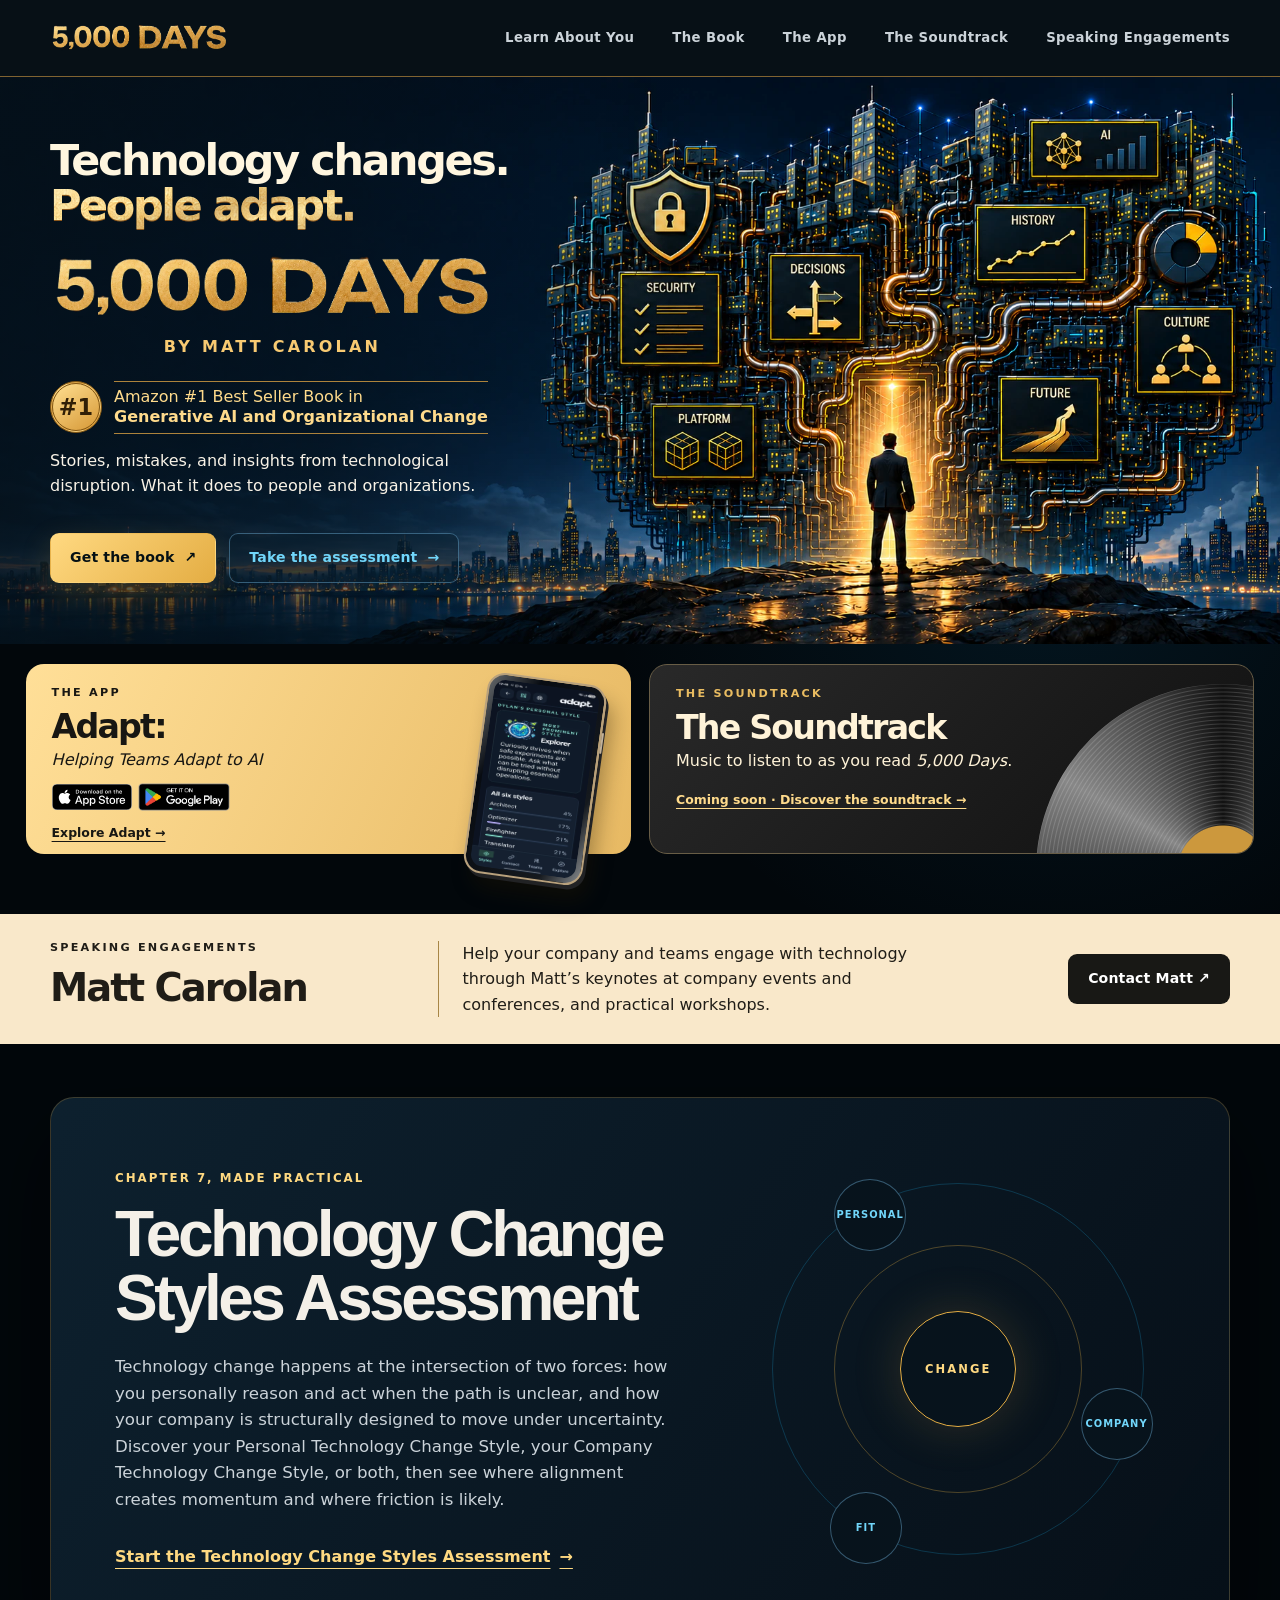
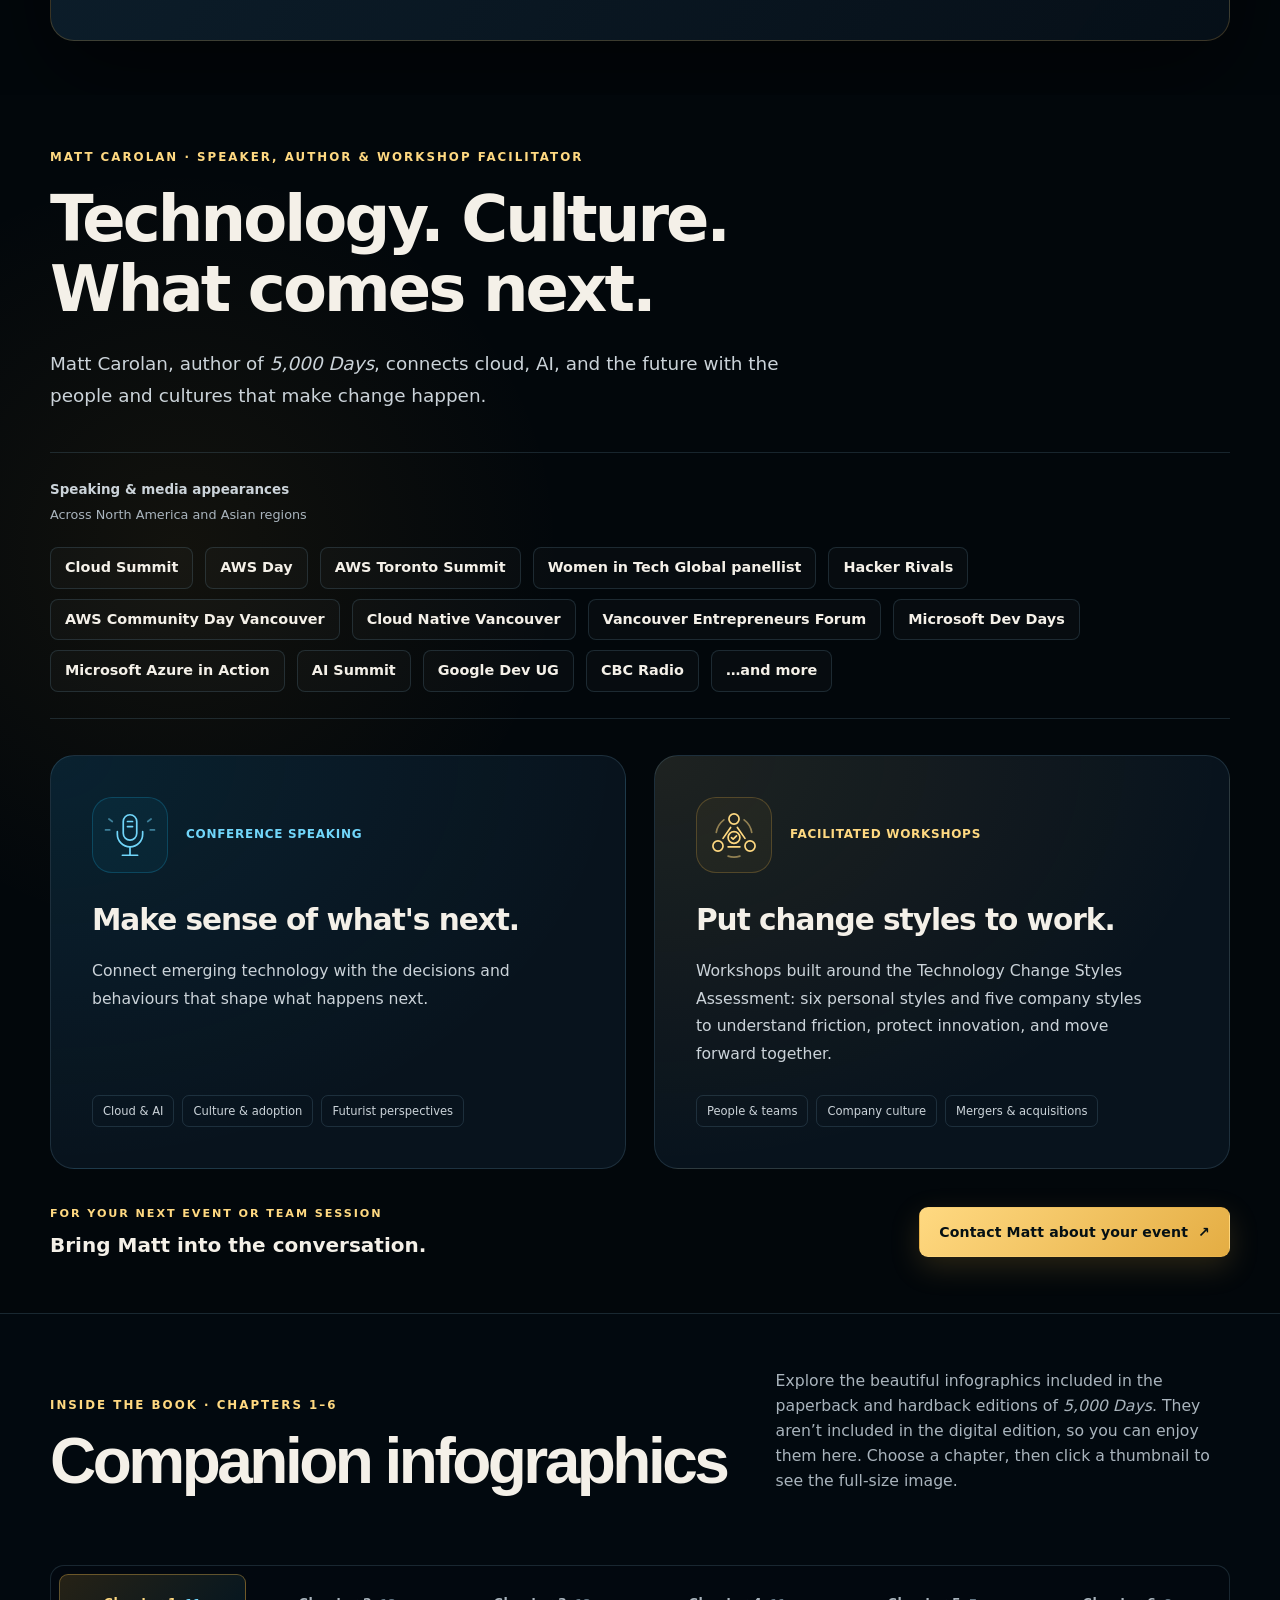
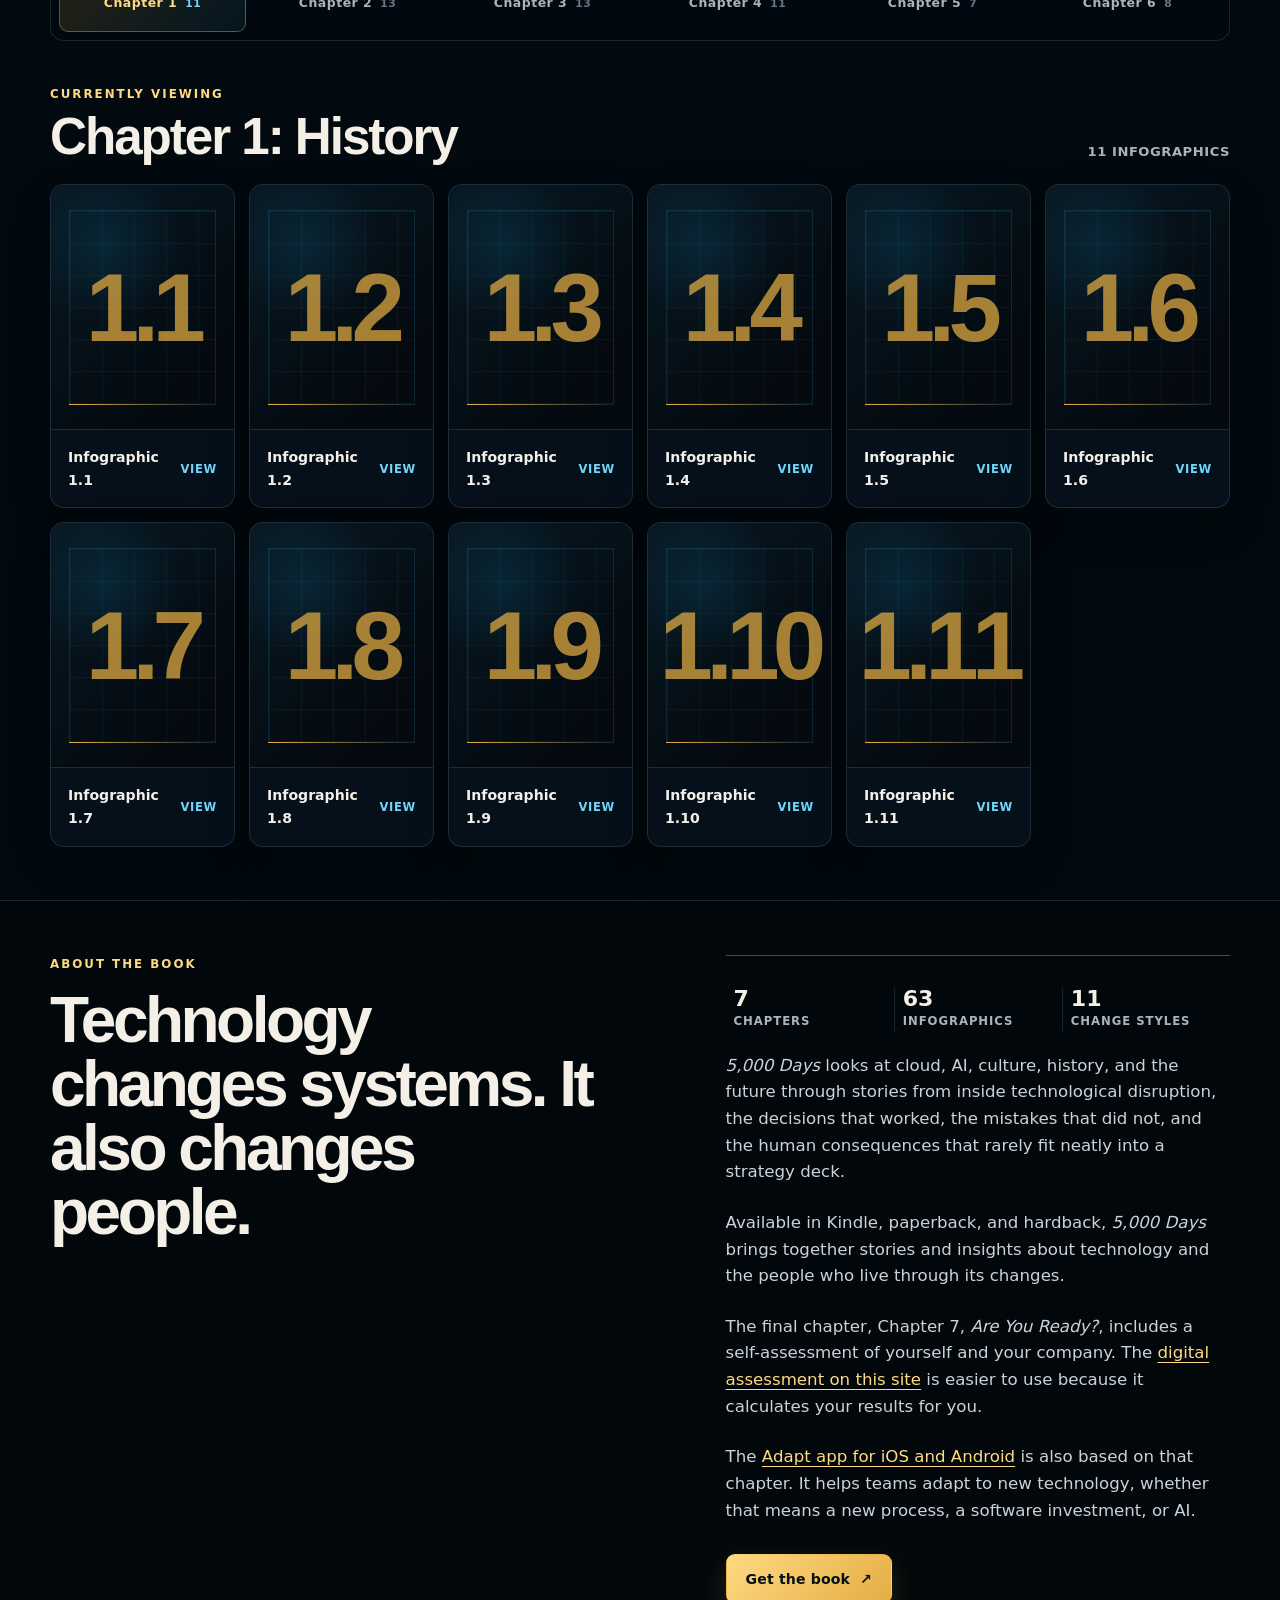
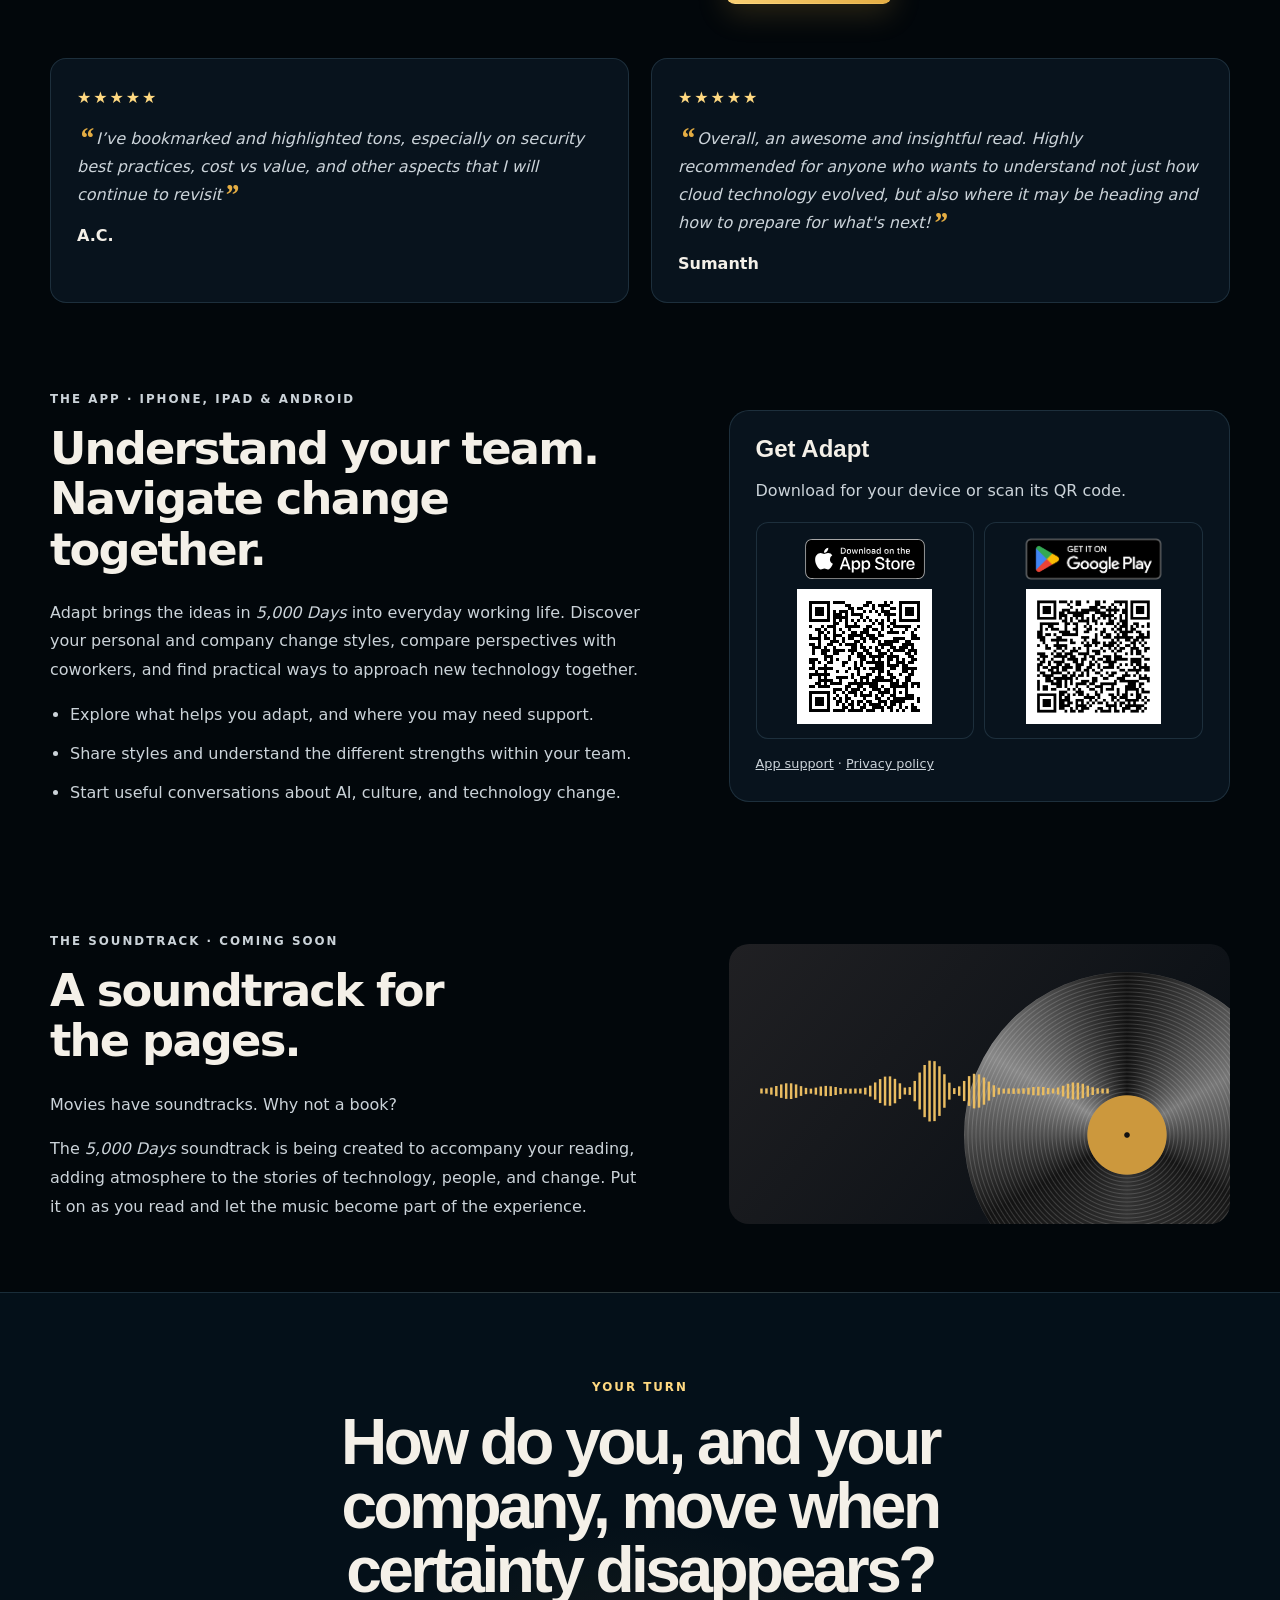
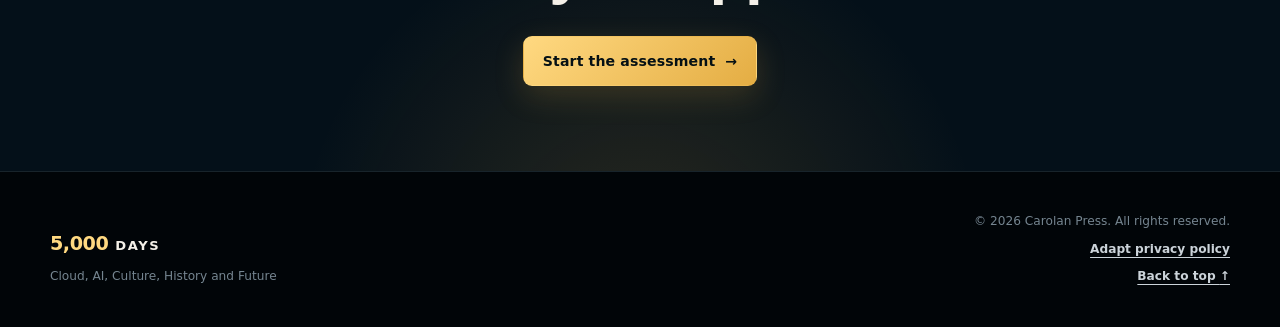
==== commit 304267fc: "Reduce desktop hero title while preserving mobile sizing" ====
--- a/index.html
+++ b/index.html
@@ -27,7 +27,7 @@
     <link rel="canonical" href="https://www.5000days.net/" />
     <link rel="icon" href="favicon.svg" type="image/svg+xml" />
     <link rel="manifest" href="site.webmanifest" />
-    <link rel="stylesheet" href="styles.css?v=19" />
+    <link rel="stylesheet" href="styles.css?v=20" />
     <title>5,000 Days | Cloud, AI, Culture, History and Future</title>
     <script type="application/ld+json">
       {
--- a/styles.css
+++ b/styles.css
@@ -1432,8 +1432,8 @@
 .site-header .wordmark { align-items:center; flex:none; }
 .site-header .wordmark img { display:block; width:clamp(125px,14vw,180px); height:auto; }
 .threshold h1 { line-height:normal; margin:22px 0 3px; }
-.threshold h1 img { width:min(100%,560px); }
-.threshold-author { width:min(100%,560px); text-align:center; margin-top:10px; }
+.threshold h1 img { width:min(100%,445px); }
+.threshold-author { width:min(100%,445px); text-align:center; margin-top:10px; }
 @media(max-width:680px){
   .threshold h1 img { width:100%; }
   .threshold-author { width:100%; font-size:.85rem; }
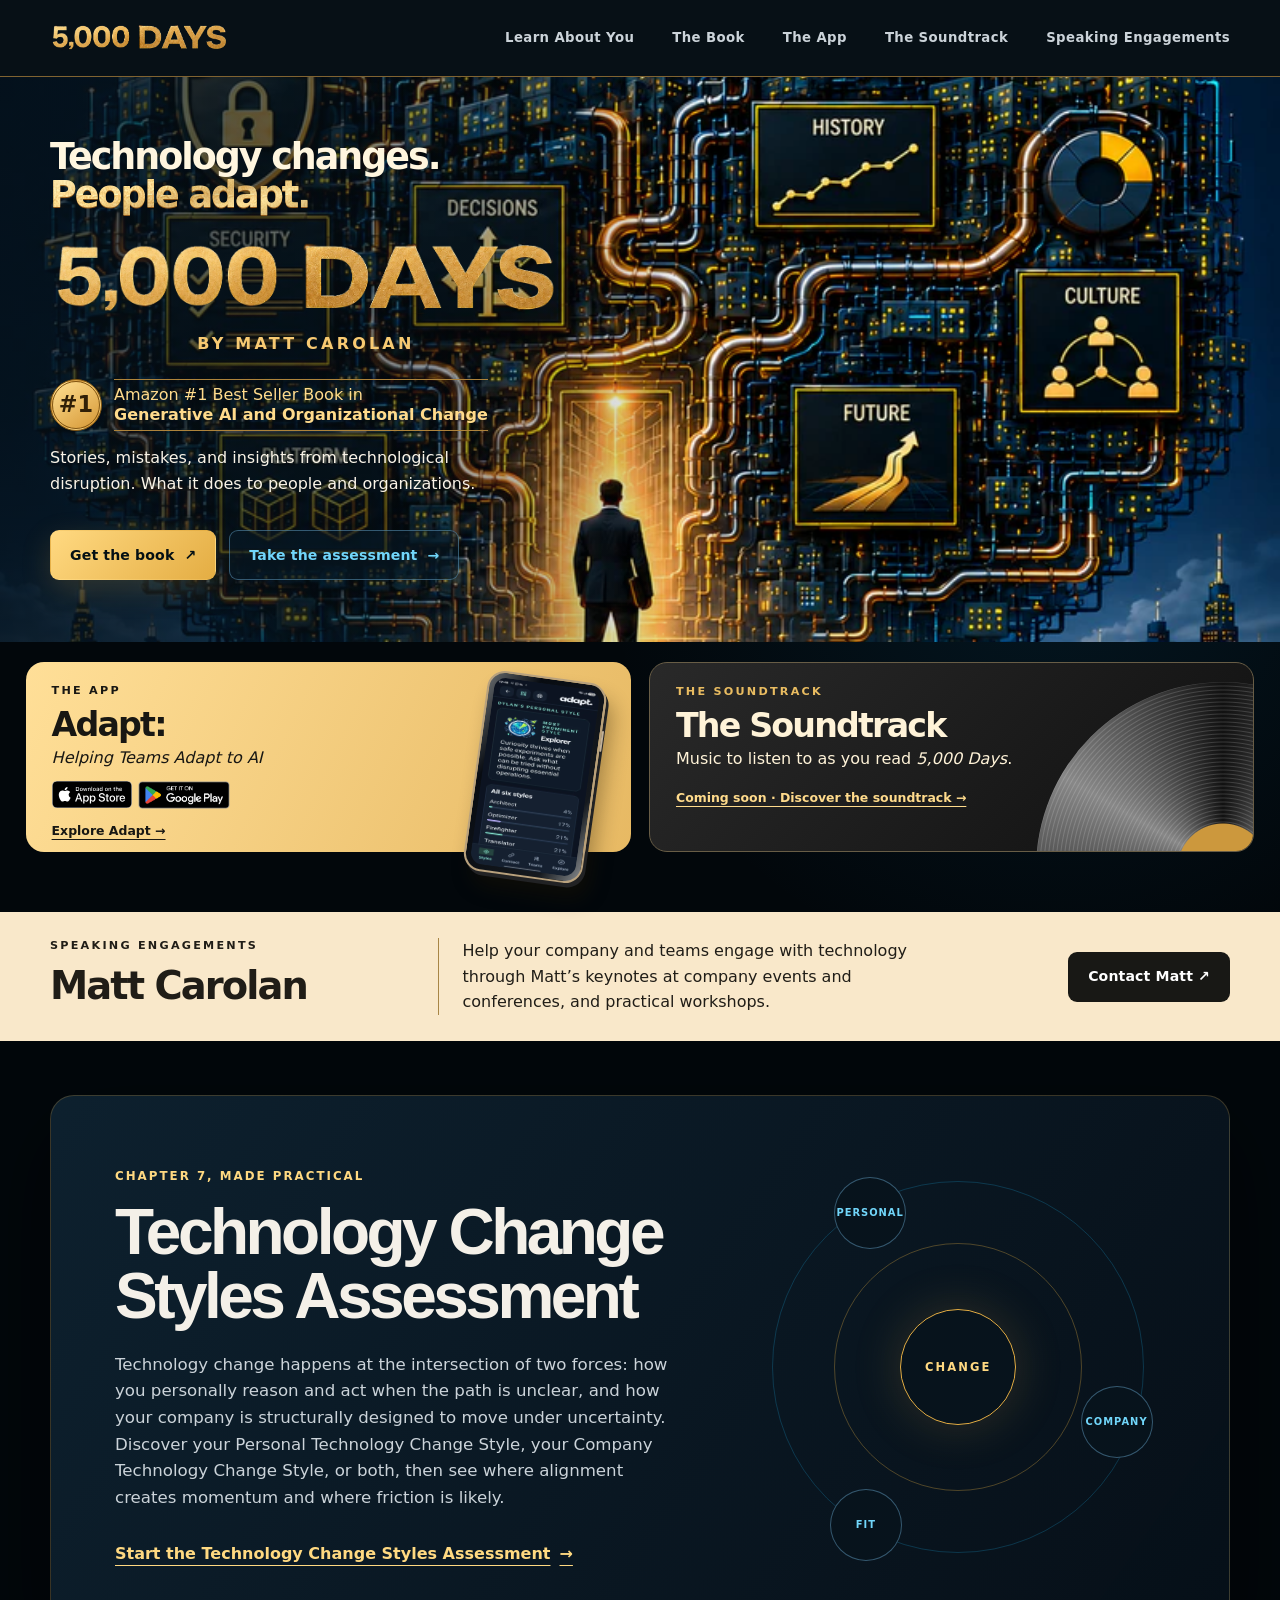
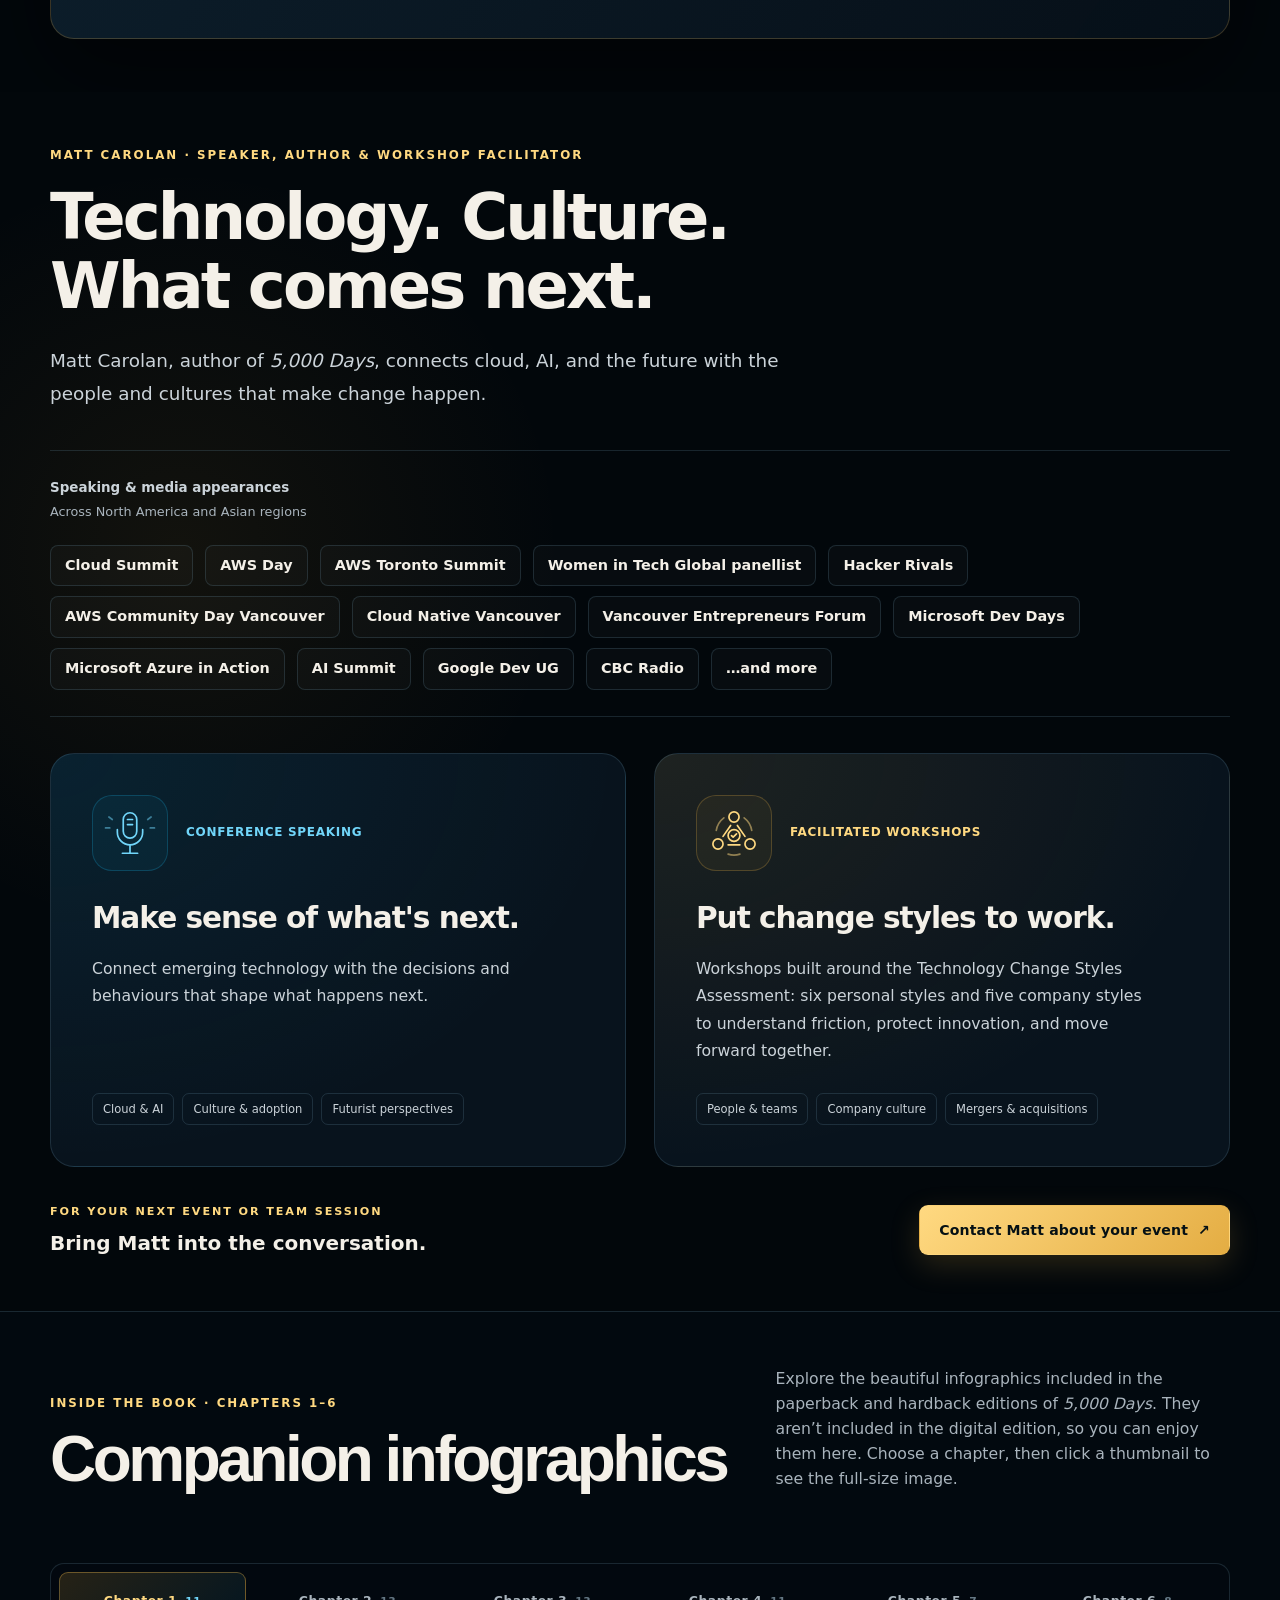
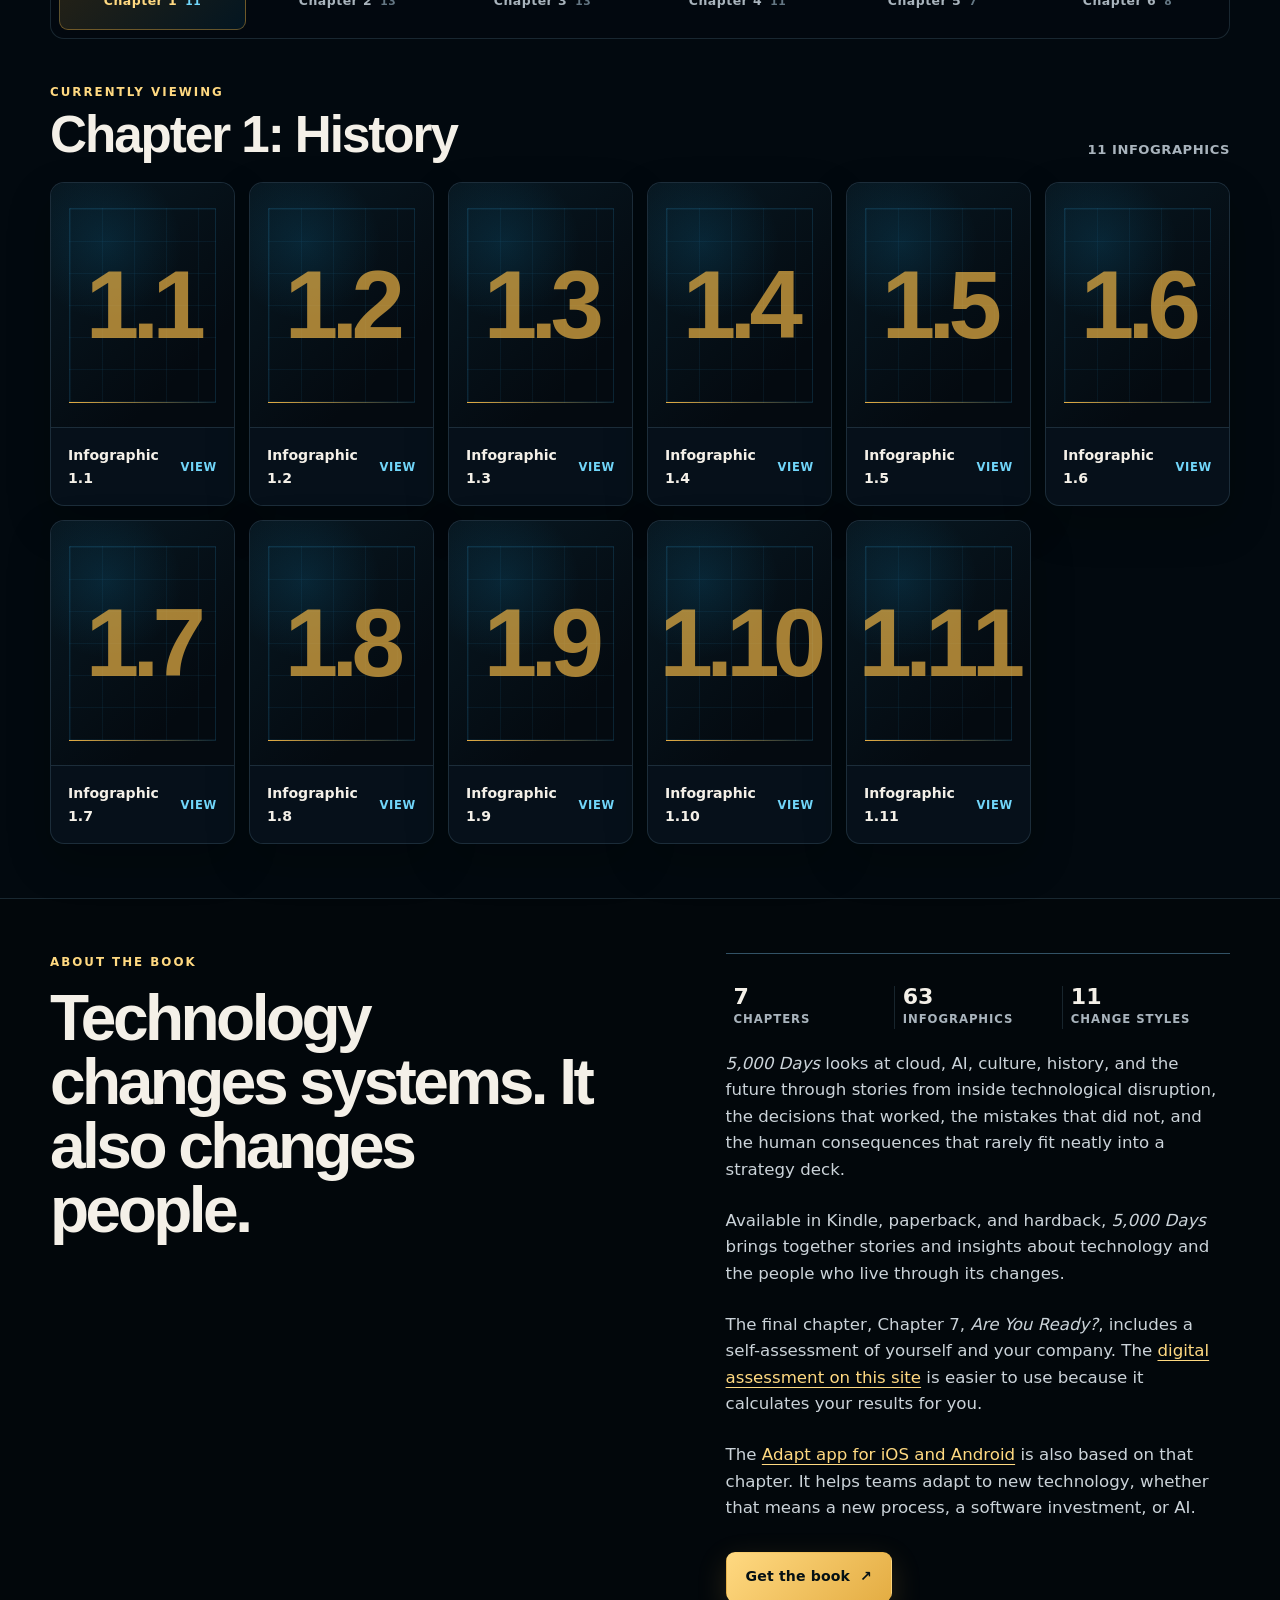
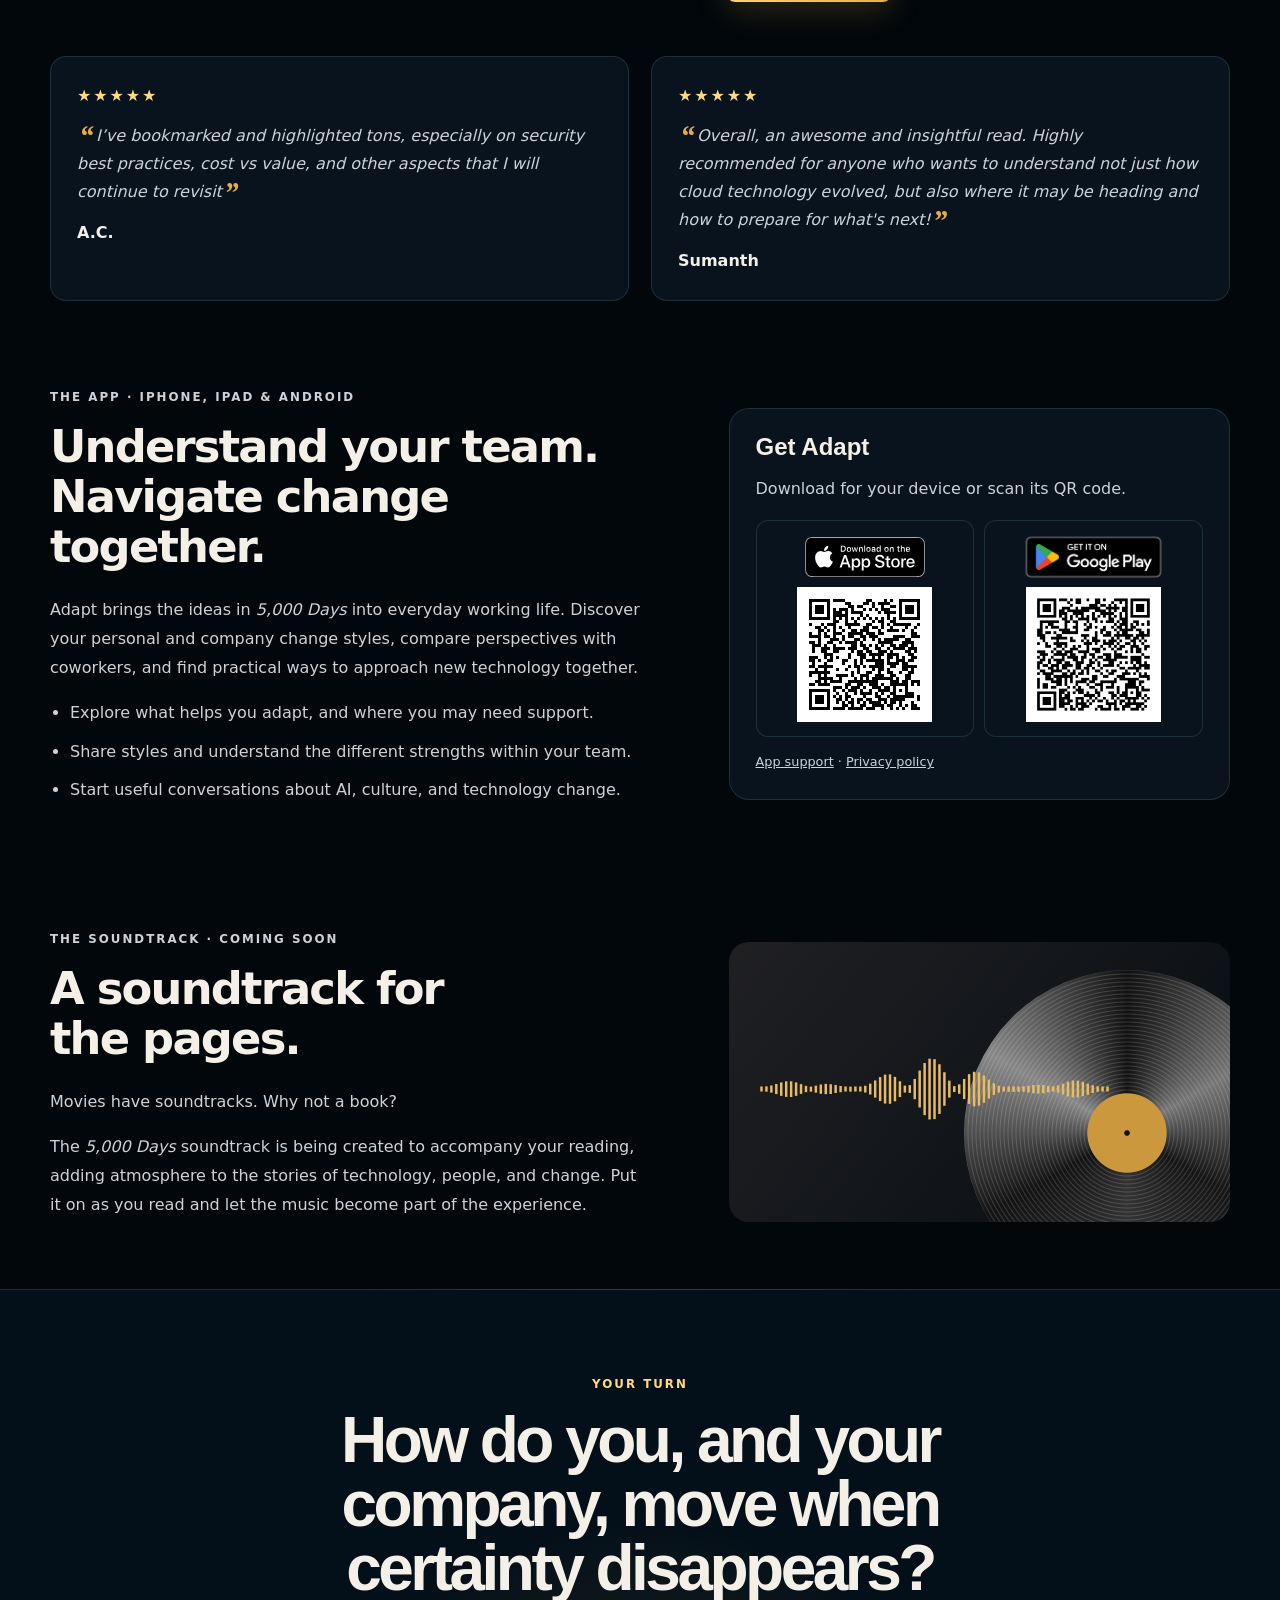
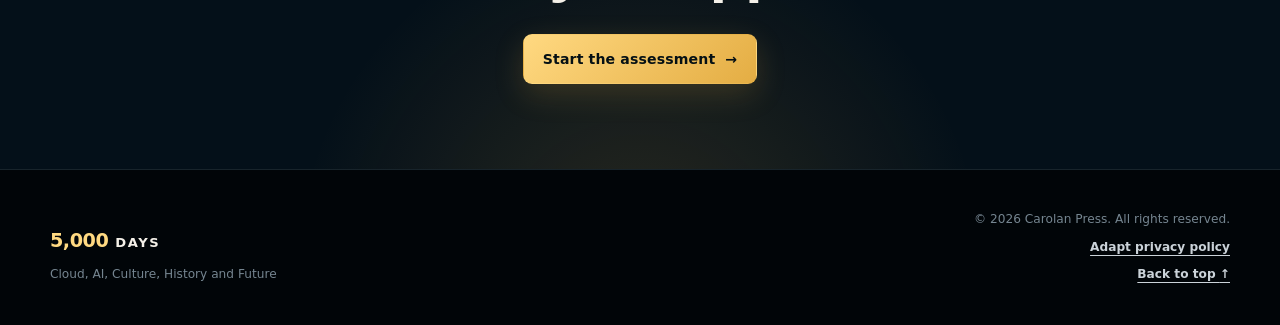
==== commit 4df96364: "Rebalance desktop hero tagline and book title sizes" ====
--- a/index.html
+++ b/index.html
@@ -27,7 +27,7 @@
     <link rel="canonical" href="https://www.5000days.net/" />
     <link rel="icon" href="favicon.svg" type="image/svg+xml" />
     <link rel="manifest" href="site.webmanifest" />
-    <link rel="stylesheet" href="styles.css?v=20" />
+    <link rel="stylesheet" href="styles.css?v=21" />
     <title>5,000 Days | Cloud, AI, Culture, History and Future</title>
     <script type="application/ld+json">
       {
--- a/styles.css
+++ b/styles.css
@@ -1415,7 +1415,7 @@
 /* Let the original jacket lettering carry the foil detail at every size. */
 .threshold h1 { background:none; filter:none; margin:24px 0 6px; }
 .threshold h1 img { display:block; width:min(100%,410px); height:auto; }
-.threshold-line { font-size:clamp(2rem,3.35vw,3.65rem); }
+.threshold-line { font-size:clamp(1.7rem,2.8475vw,3.1025rem); }
 .threshold-inner { padding-block:clamp(44px,4.8vw,84px); }
 .threshold .rank { margin-top:22px; }
 @media(min-width:681px) {
@@ -1432,8 +1432,8 @@
 .site-header .wordmark { align-items:center; flex:none; }
 .site-header .wordmark img { display:block; width:clamp(125px,14vw,180px); height:auto; }
 .threshold h1 { line-height:normal; margin:22px 0 3px; }
-.threshold h1 img { width:min(100%,445px); }
-.threshold-author { width:min(100%,445px); text-align:center; margin-top:10px; }
+.threshold h1 img { width:min(100%,511.75px); }
+.threshold-author { width:min(100%,511.75px); text-align:center; margin-top:10px; }
 @media(max-width:680px){
   .threshold h1 img { width:100%; }
   .threshold-author { width:100%; font-size:.85rem; }
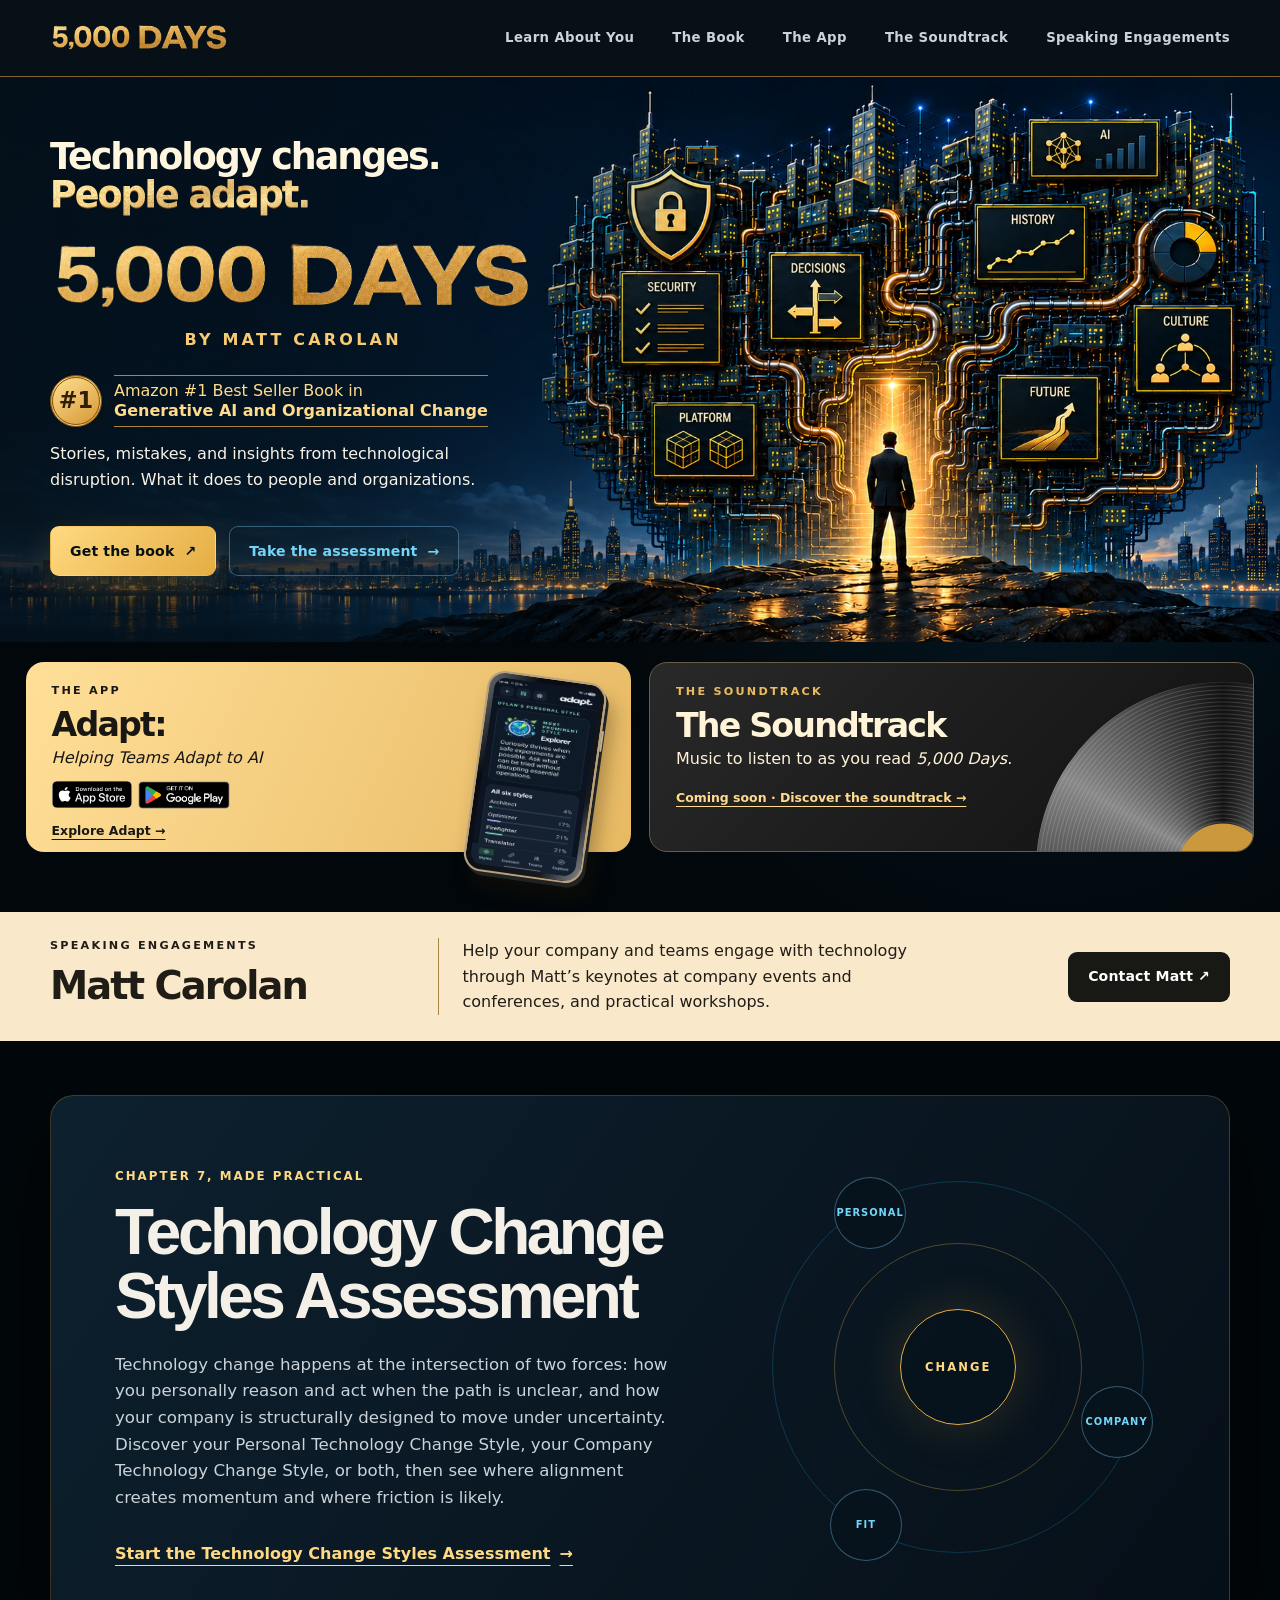
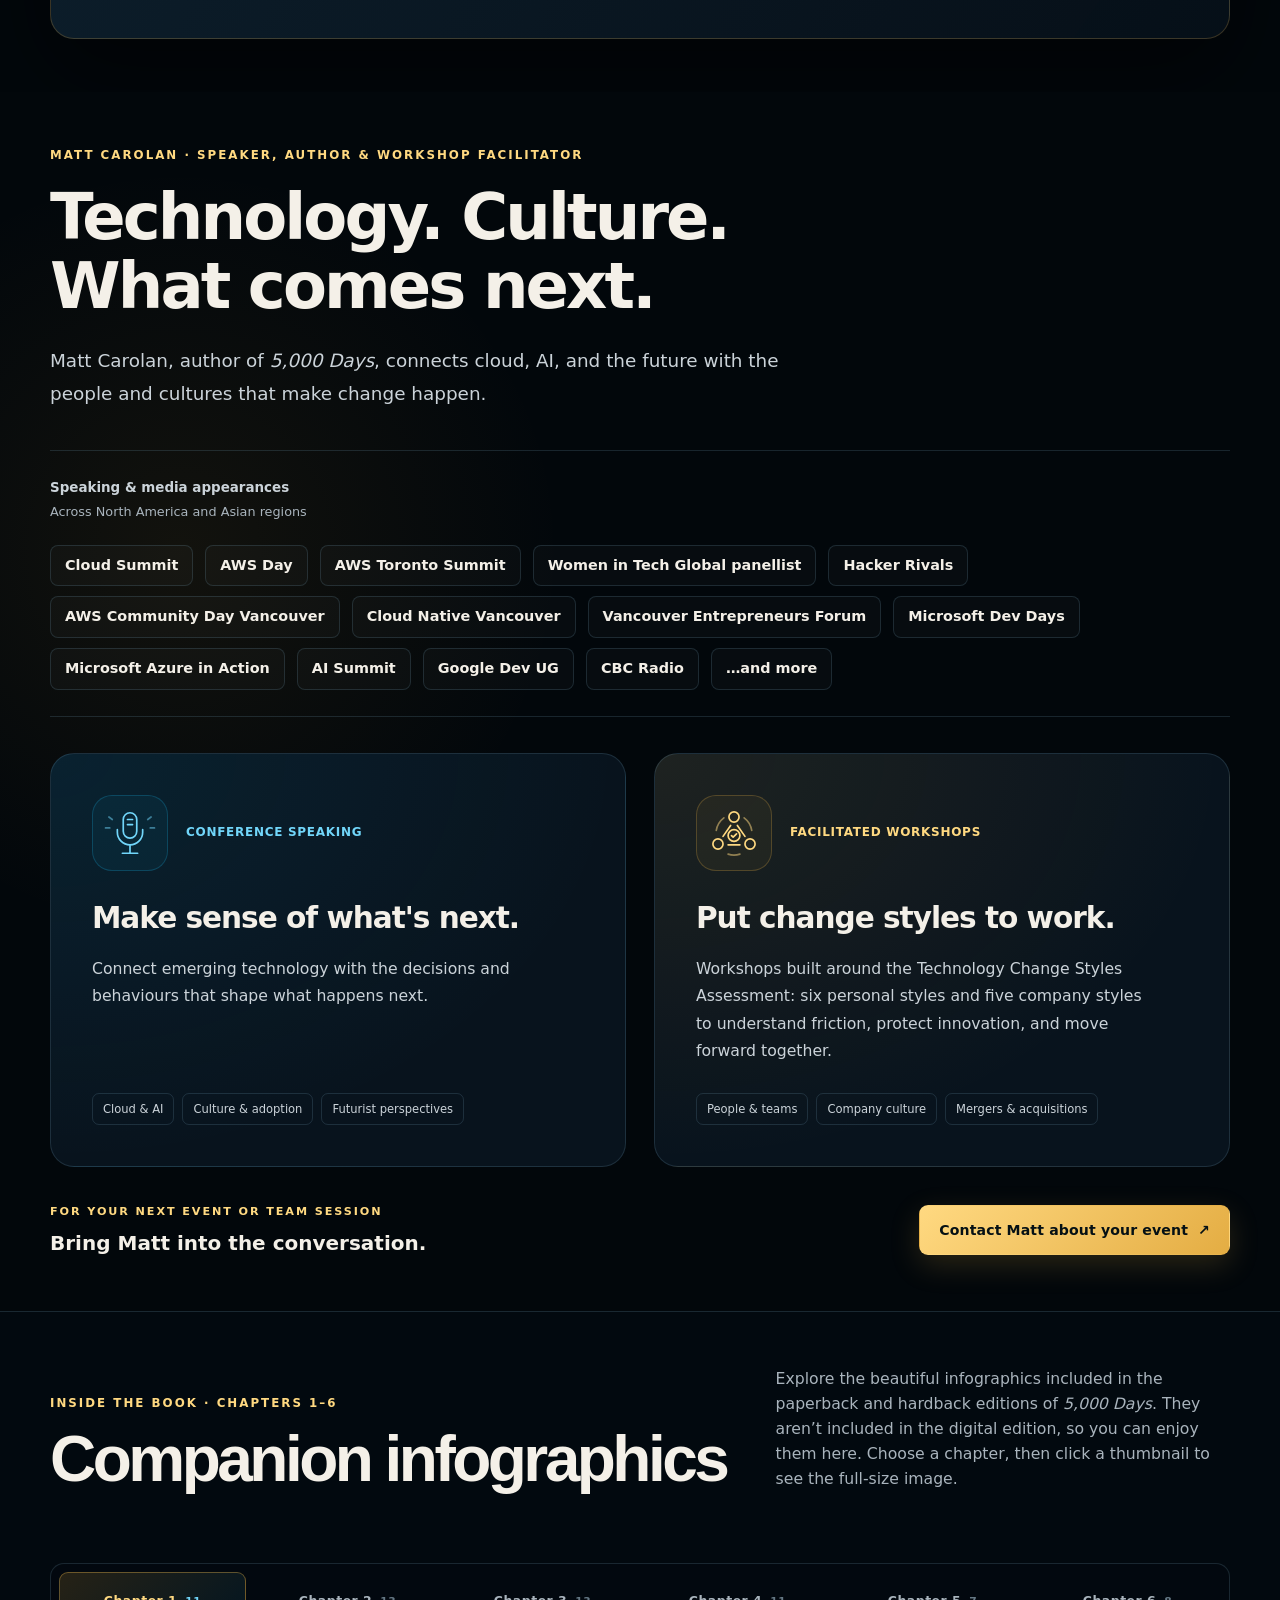
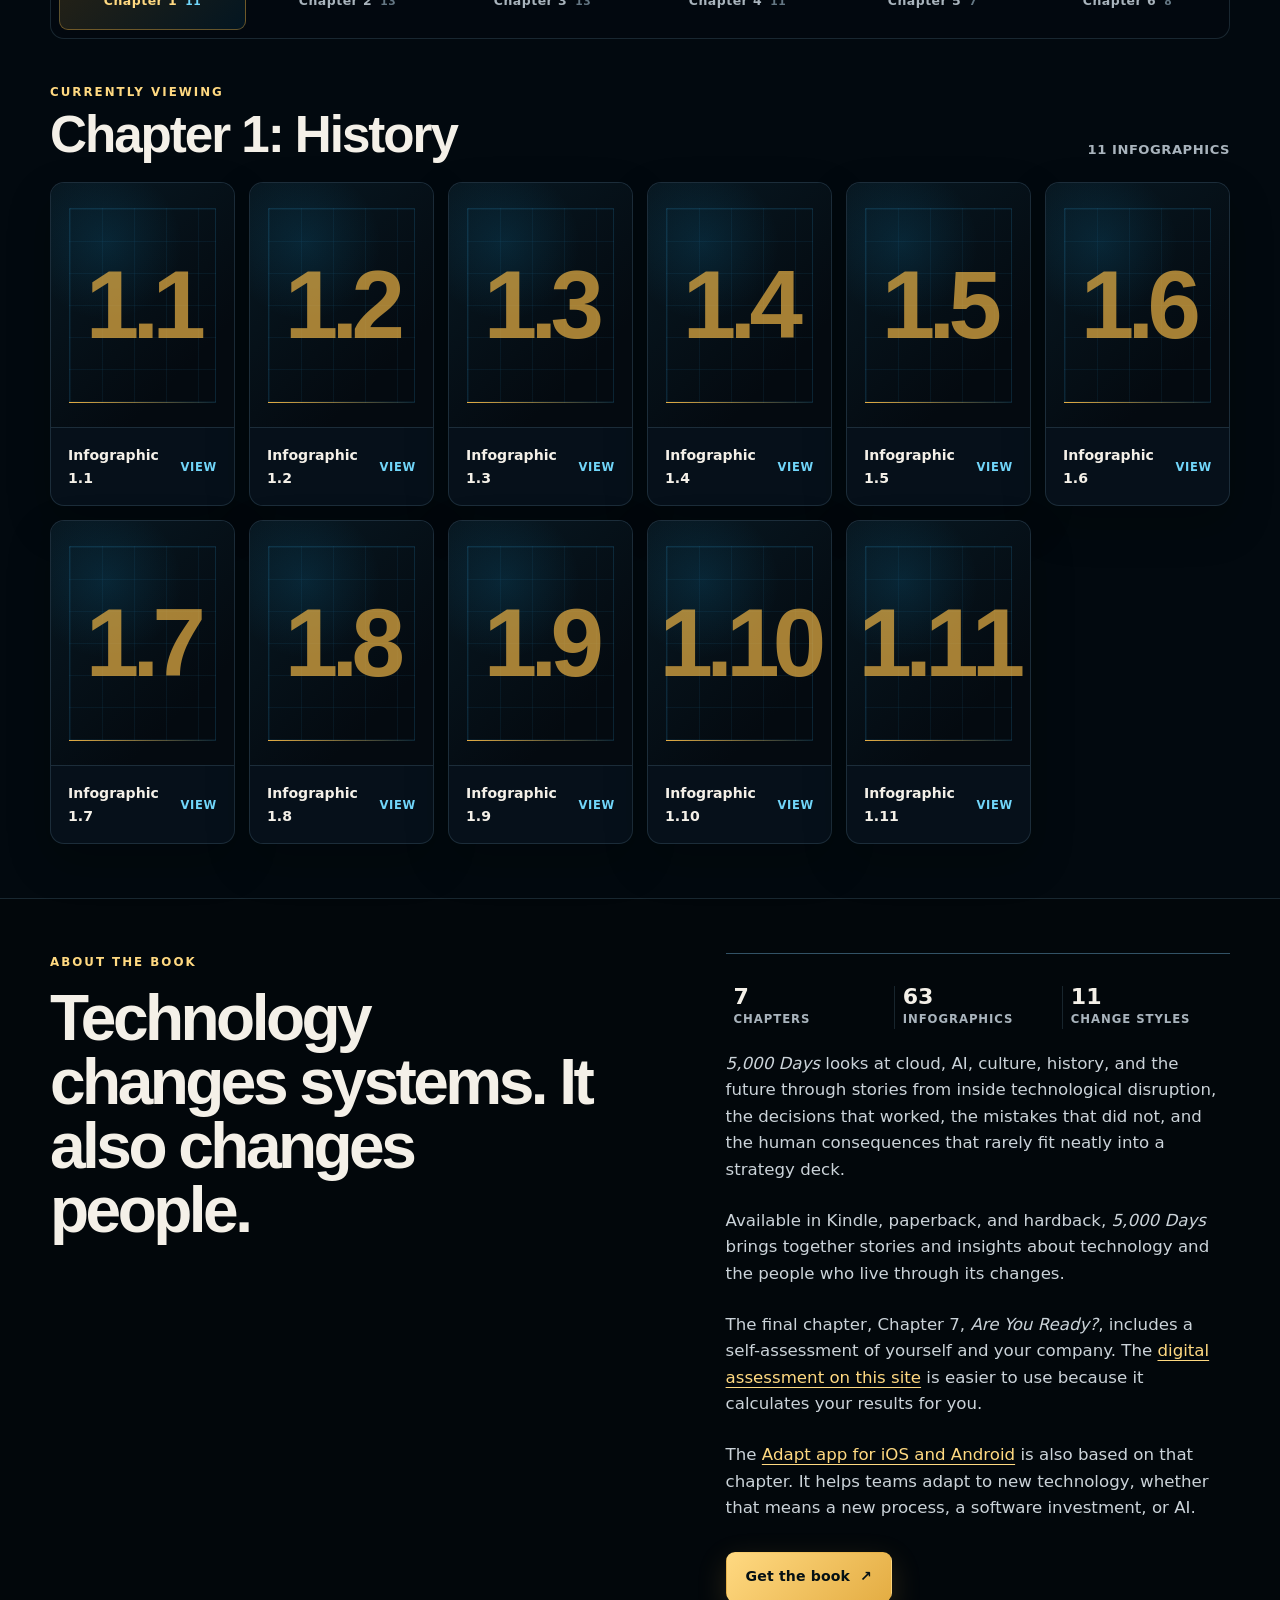
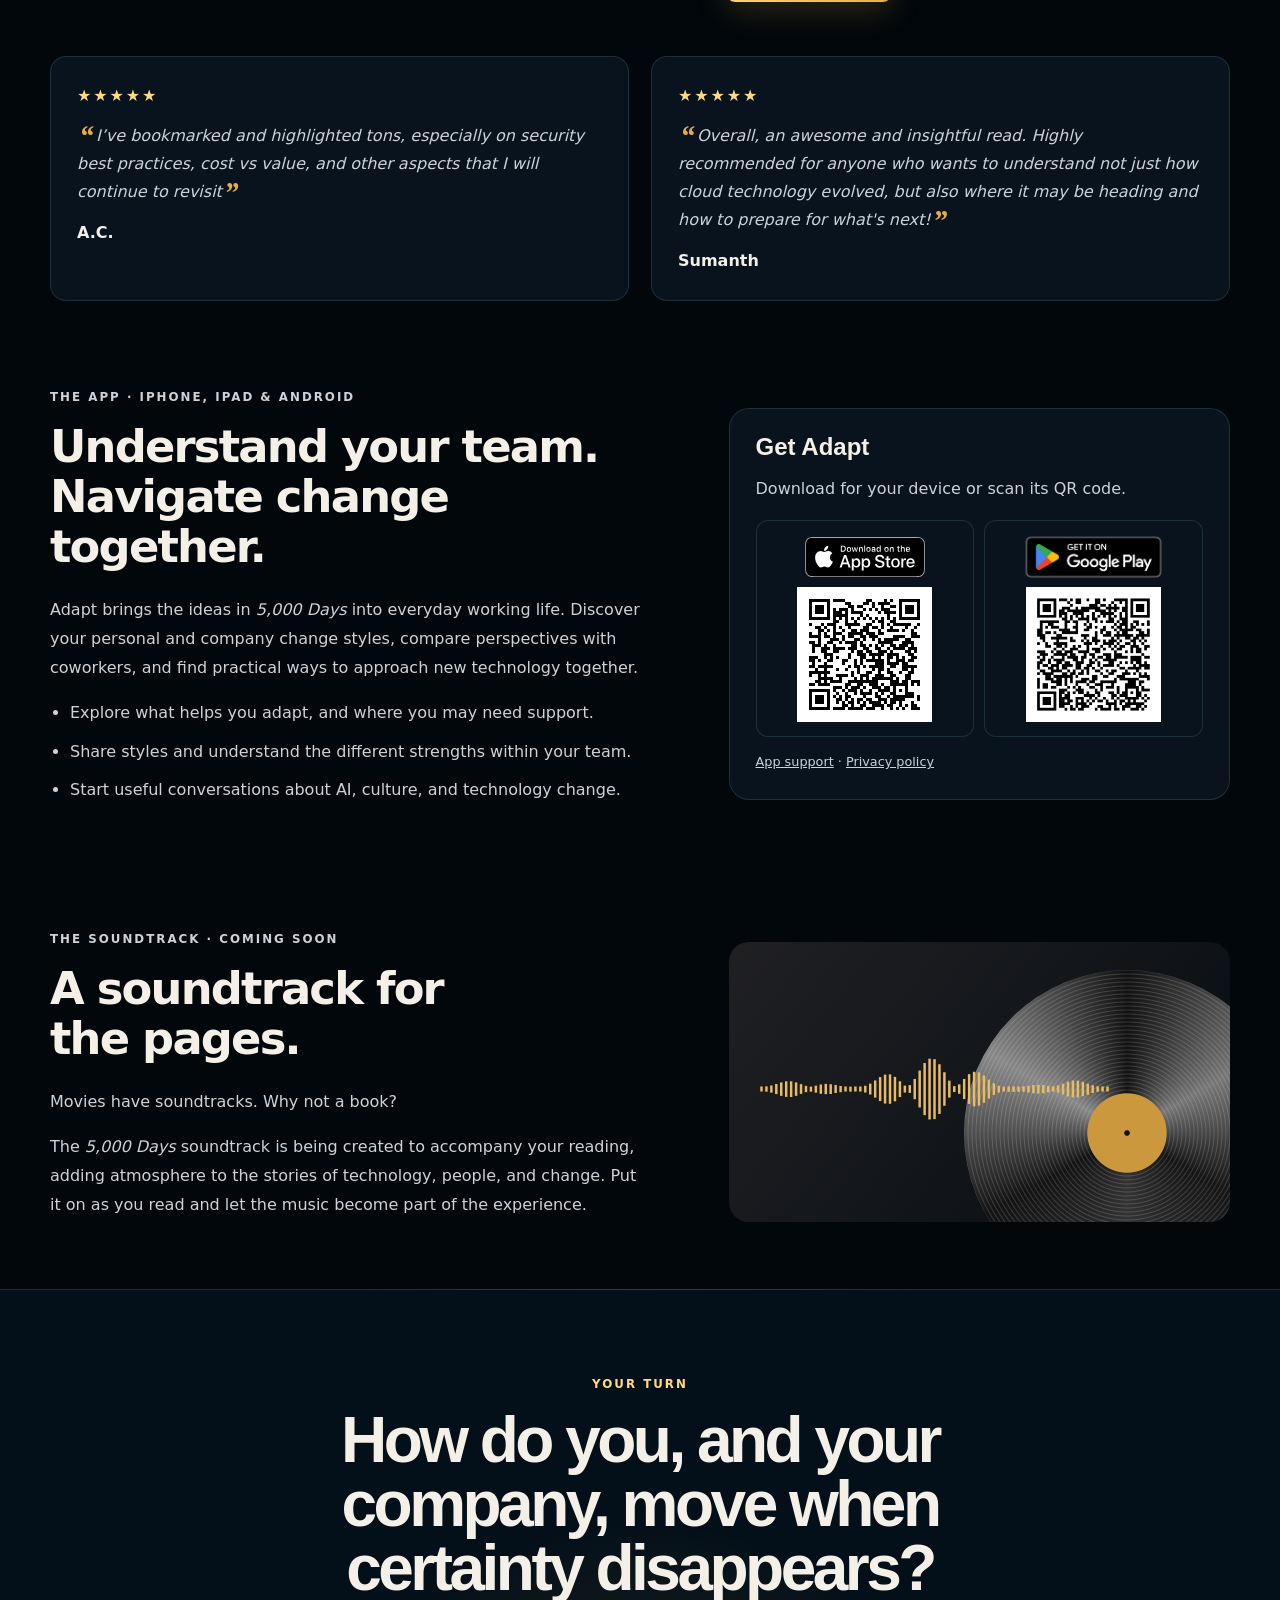
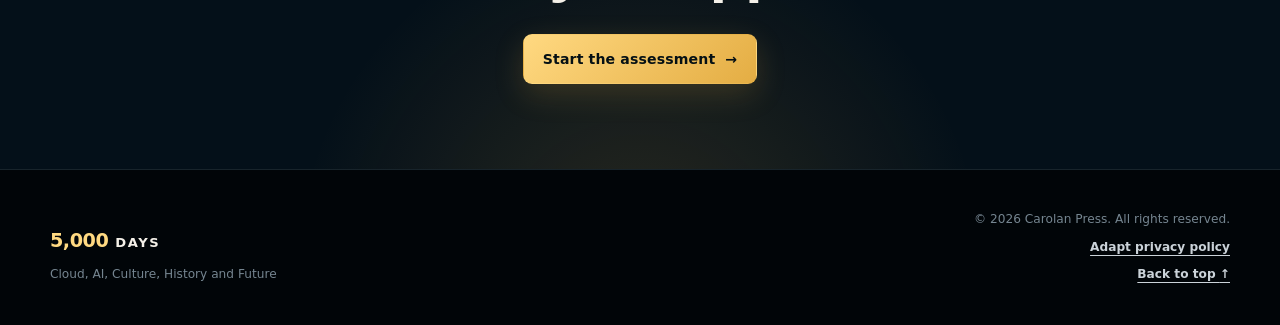
==== commit 9b29012f: "Reduce desktop book title by five percent" ====
--- a/index.html
+++ b/index.html
@@ -27,7 +27,7 @@
     <link rel="canonical" href="https://www.5000days.net/" />
     <link rel="icon" href="favicon.svg" type="image/svg+xml" />
     <link rel="manifest" href="site.webmanifest" />
-    <link rel="stylesheet" href="styles.css?v=21" />
+    <link rel="stylesheet" href="styles.css?v=22" />
     <title>5,000 Days | Cloud, AI, Culture, History and Future</title>
     <script type="application/ld+json">
       {
--- a/styles.css
+++ b/styles.css
@@ -1432,8 +1432,8 @@
 .site-header .wordmark { align-items:center; flex:none; }
 .site-header .wordmark img { display:block; width:clamp(125px,14vw,180px); height:auto; }
 .threshold h1 { line-height:normal; margin:22px 0 3px; }
-.threshold h1 img { width:min(100%,511.75px); }
-.threshold-author { width:min(100%,511.75px); text-align:center; margin-top:10px; }
+.threshold h1 img { width:min(100%,486.1625px); }
+.threshold-author { width:min(100%,486.1625px); text-align:center; margin-top:10px; }
 @media(max-width:680px){
   .threshold h1 img { width:100%; }
   .threshold-author { width:100%; font-size:.85rem; }
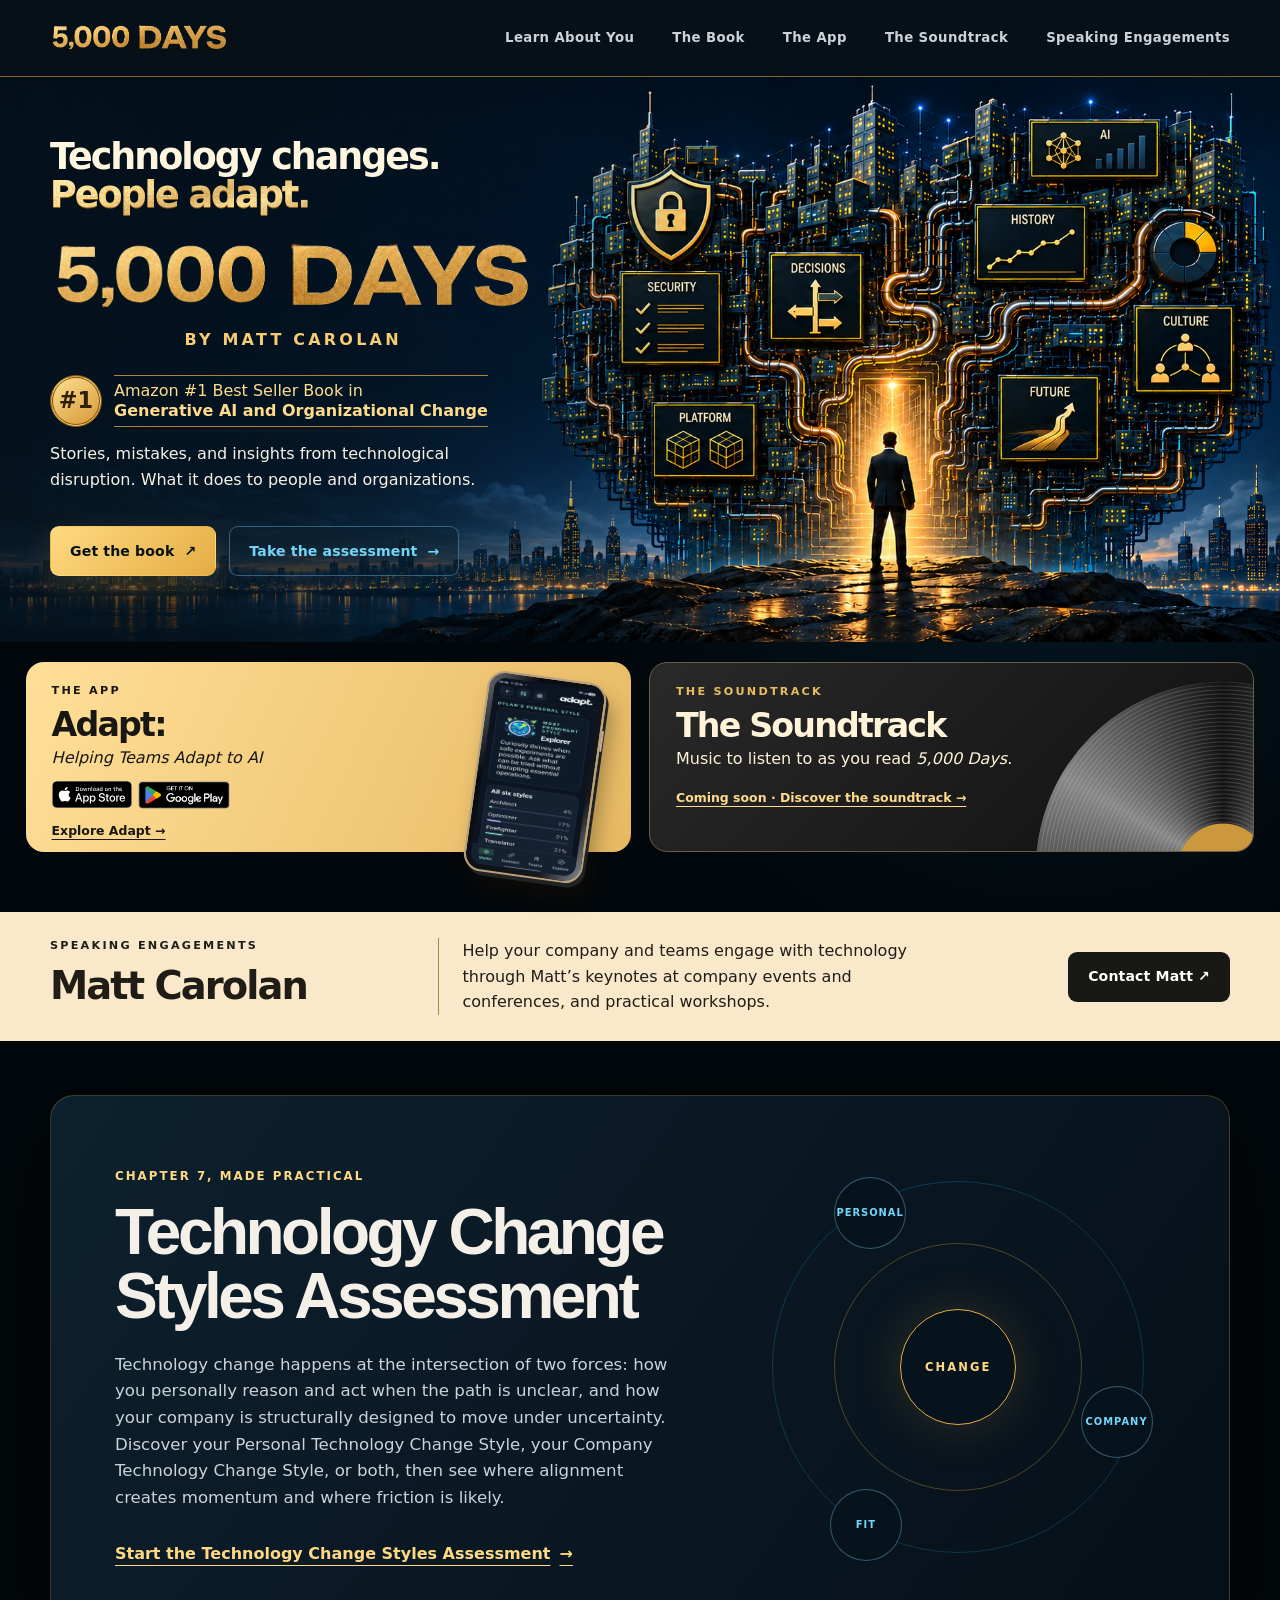
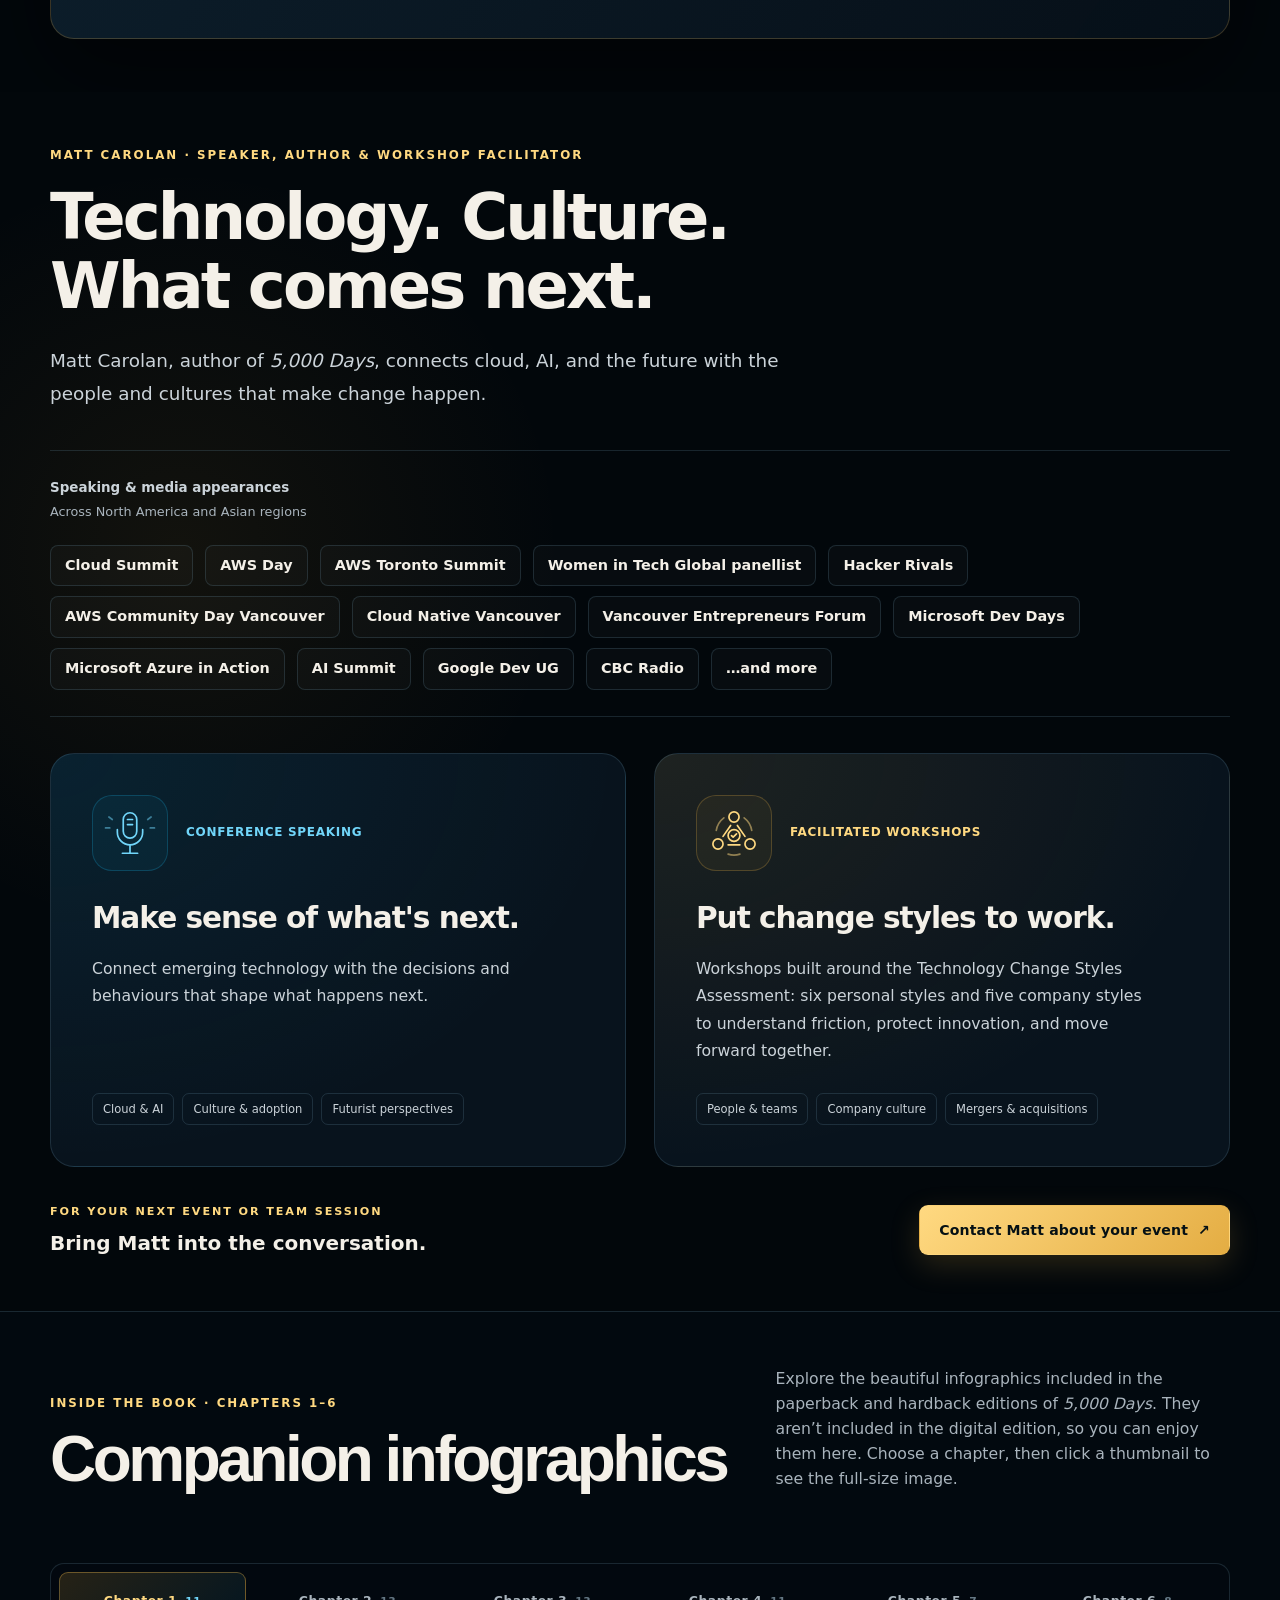
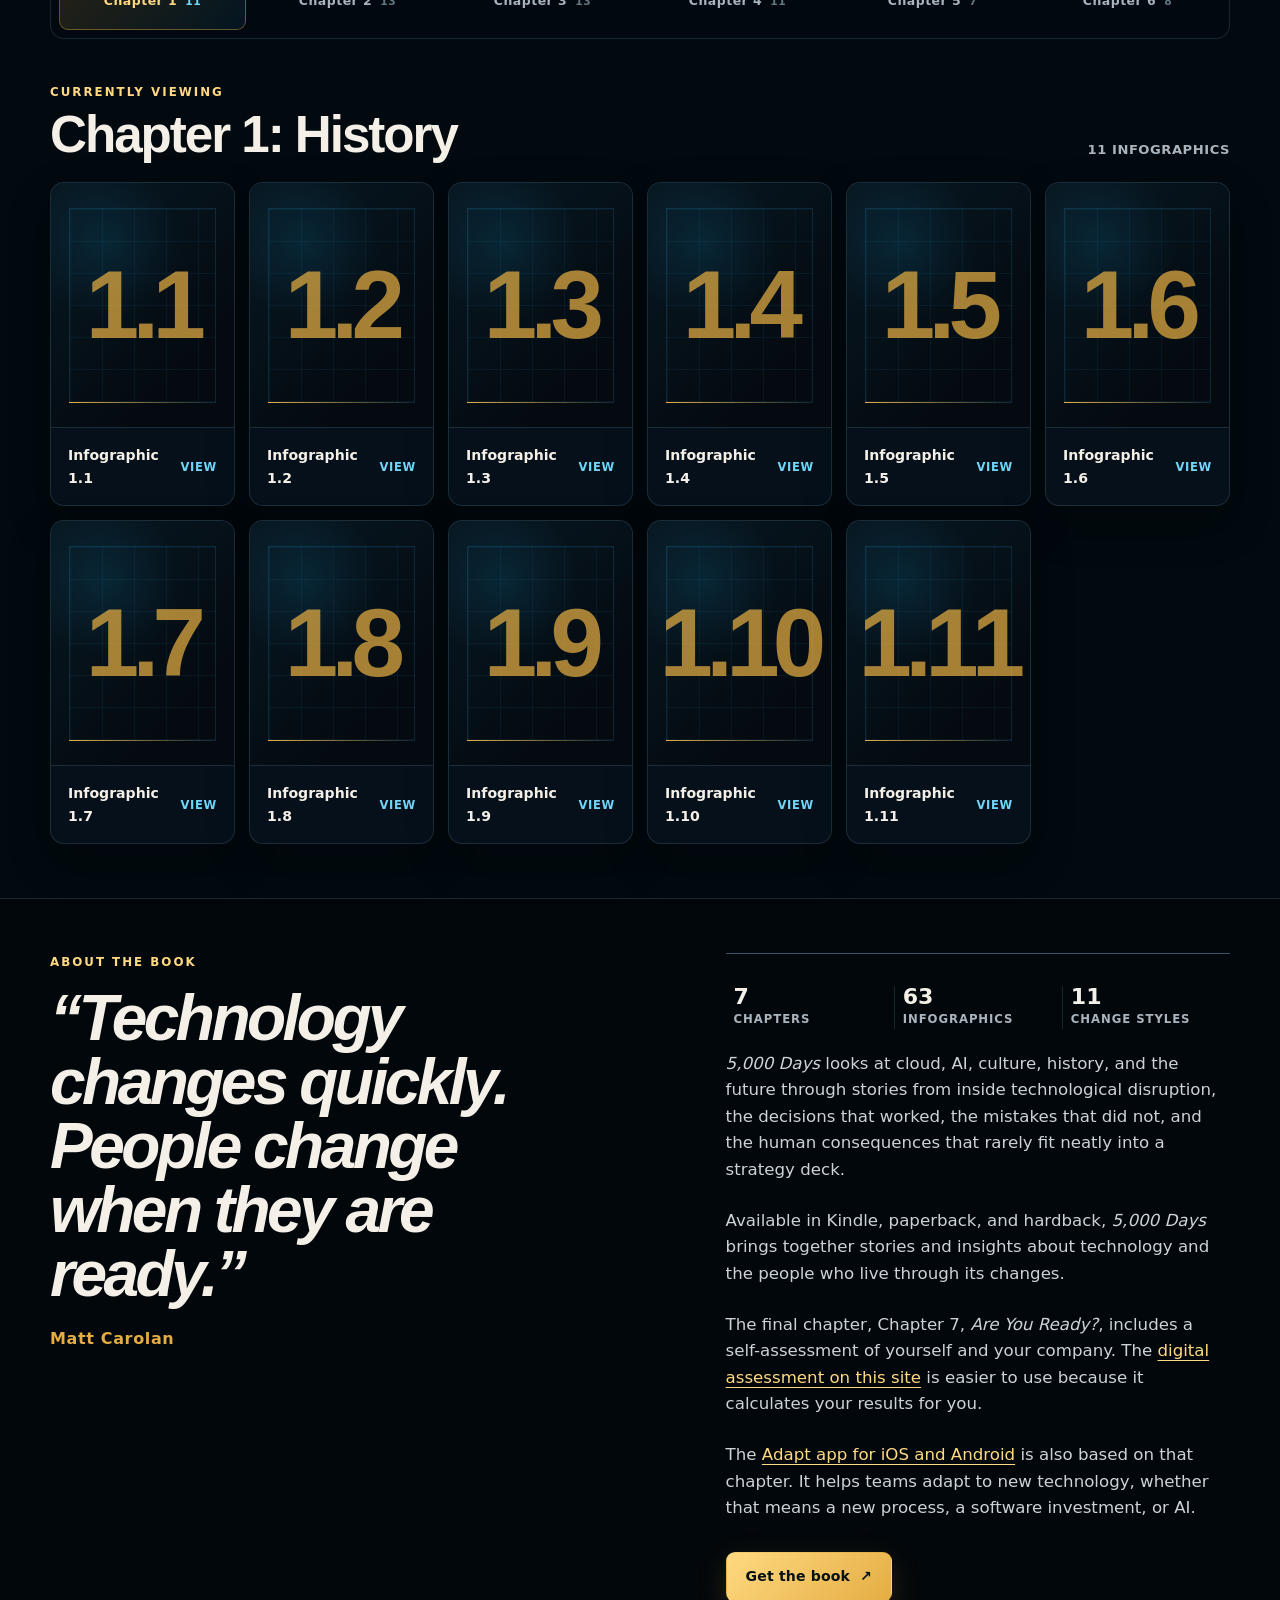
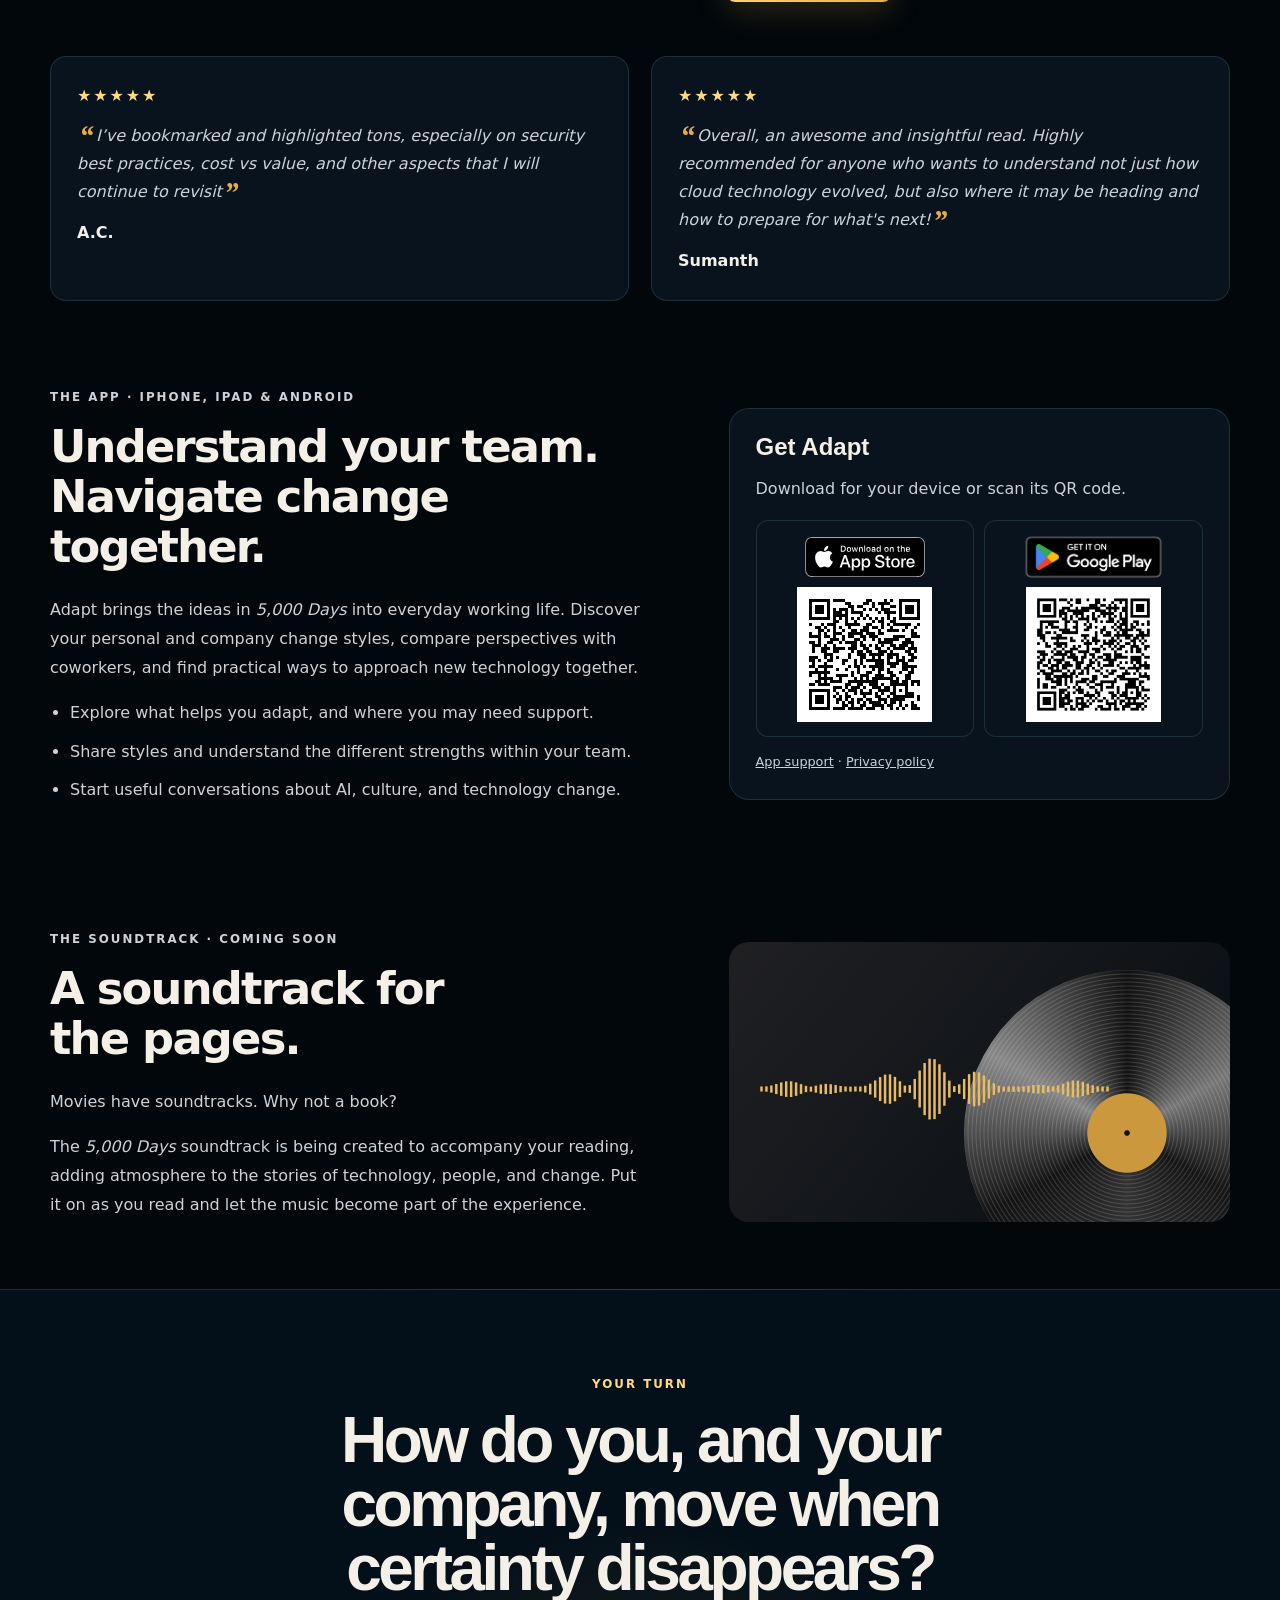
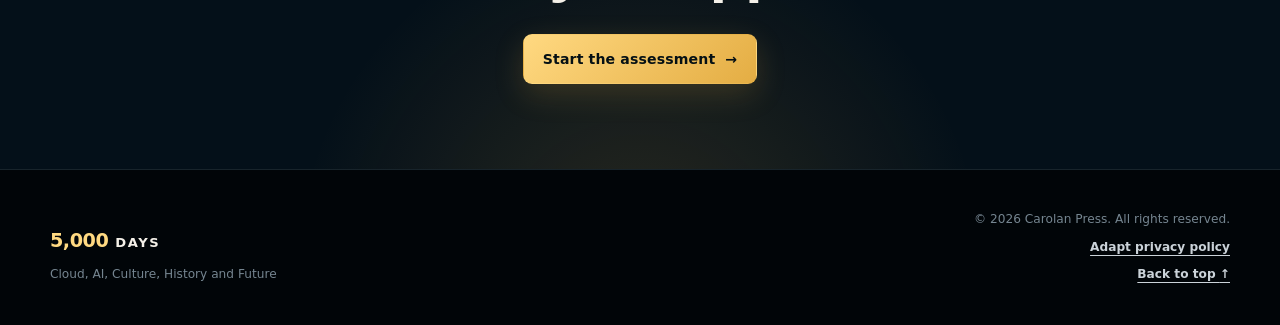
==== commit 7680634d: "Feature Matt Carolan quote in about the book section" ====
--- a/index.html
+++ b/index.html
@@ -27,7 +27,7 @@
     <link rel="canonical" href="https://www.5000days.net/" />
     <link rel="icon" href="favicon.svg" type="image/svg+xml" />
     <link rel="manifest" href="site.webmanifest" />
-    <link rel="stylesheet" href="styles.css?v=22" />
+    <link rel="stylesheet" href="styles.css?v=23" />
     <title>5,000 Days | Cloud, AI, Culture, History and Future</title>
     <script type="application/ld+json">
       {
@@ -263,7 +263,10 @@
         <div class="shell about-grid reveal">
           <div>
             <p class="section-kicker">About the book</p>
-            <h2 id="about-title">Technology changes systems. It also changes people.</h2>
+            <figure class="author-quote">
+              <blockquote><h2 id="about-title">“Technology changes quickly. People change when they are ready.”</h2></blockquote>
+              <figcaption>Matt Carolan</figcaption>
+            </figure>
           </div>
           <div class="about-copy">
 <dl class="hero-facts" aria-label="Website contents">
--- a/styles.css
+++ b/styles.css
@@ -1490,3 +1490,8 @@
 .about-copy a:not(.button) { color:var(--gold-soft); text-underline-offset:4px; }
 @media(max-width:1000px){.infographic-grid {grid-template-columns:repeat(4,minmax(0,1fr));}}
 @media(max-width:650px){.infographic-grid {grid-template-columns:repeat(2,minmax(0,1fr));}.reader-reviews {grid-template-columns:1fr;}}
+
+.author-quote { margin:0; }
+.author-quote blockquote { margin:0; }
+.author-quote h2 { font-style:italic; }
+.author-quote figcaption { margin-top:20px; color:var(--gold); font-weight:650; letter-spacing:.04em; }
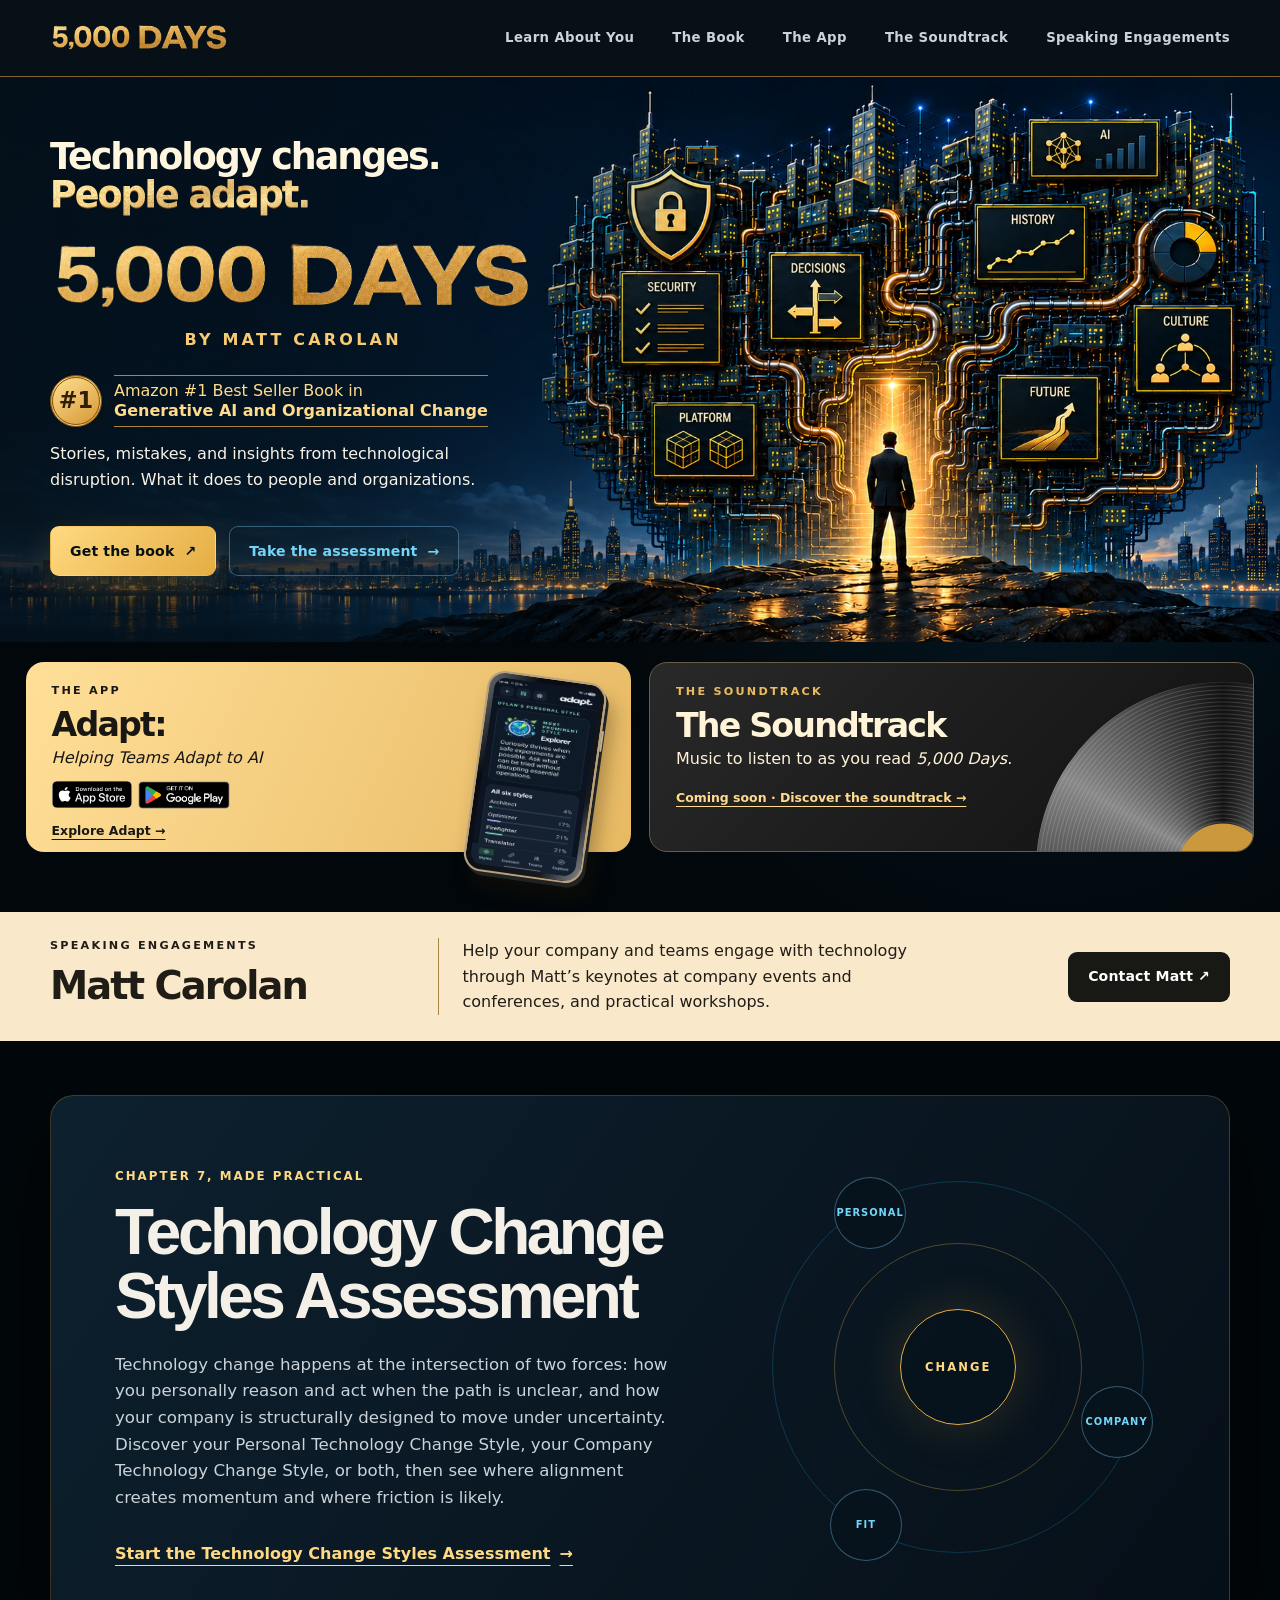
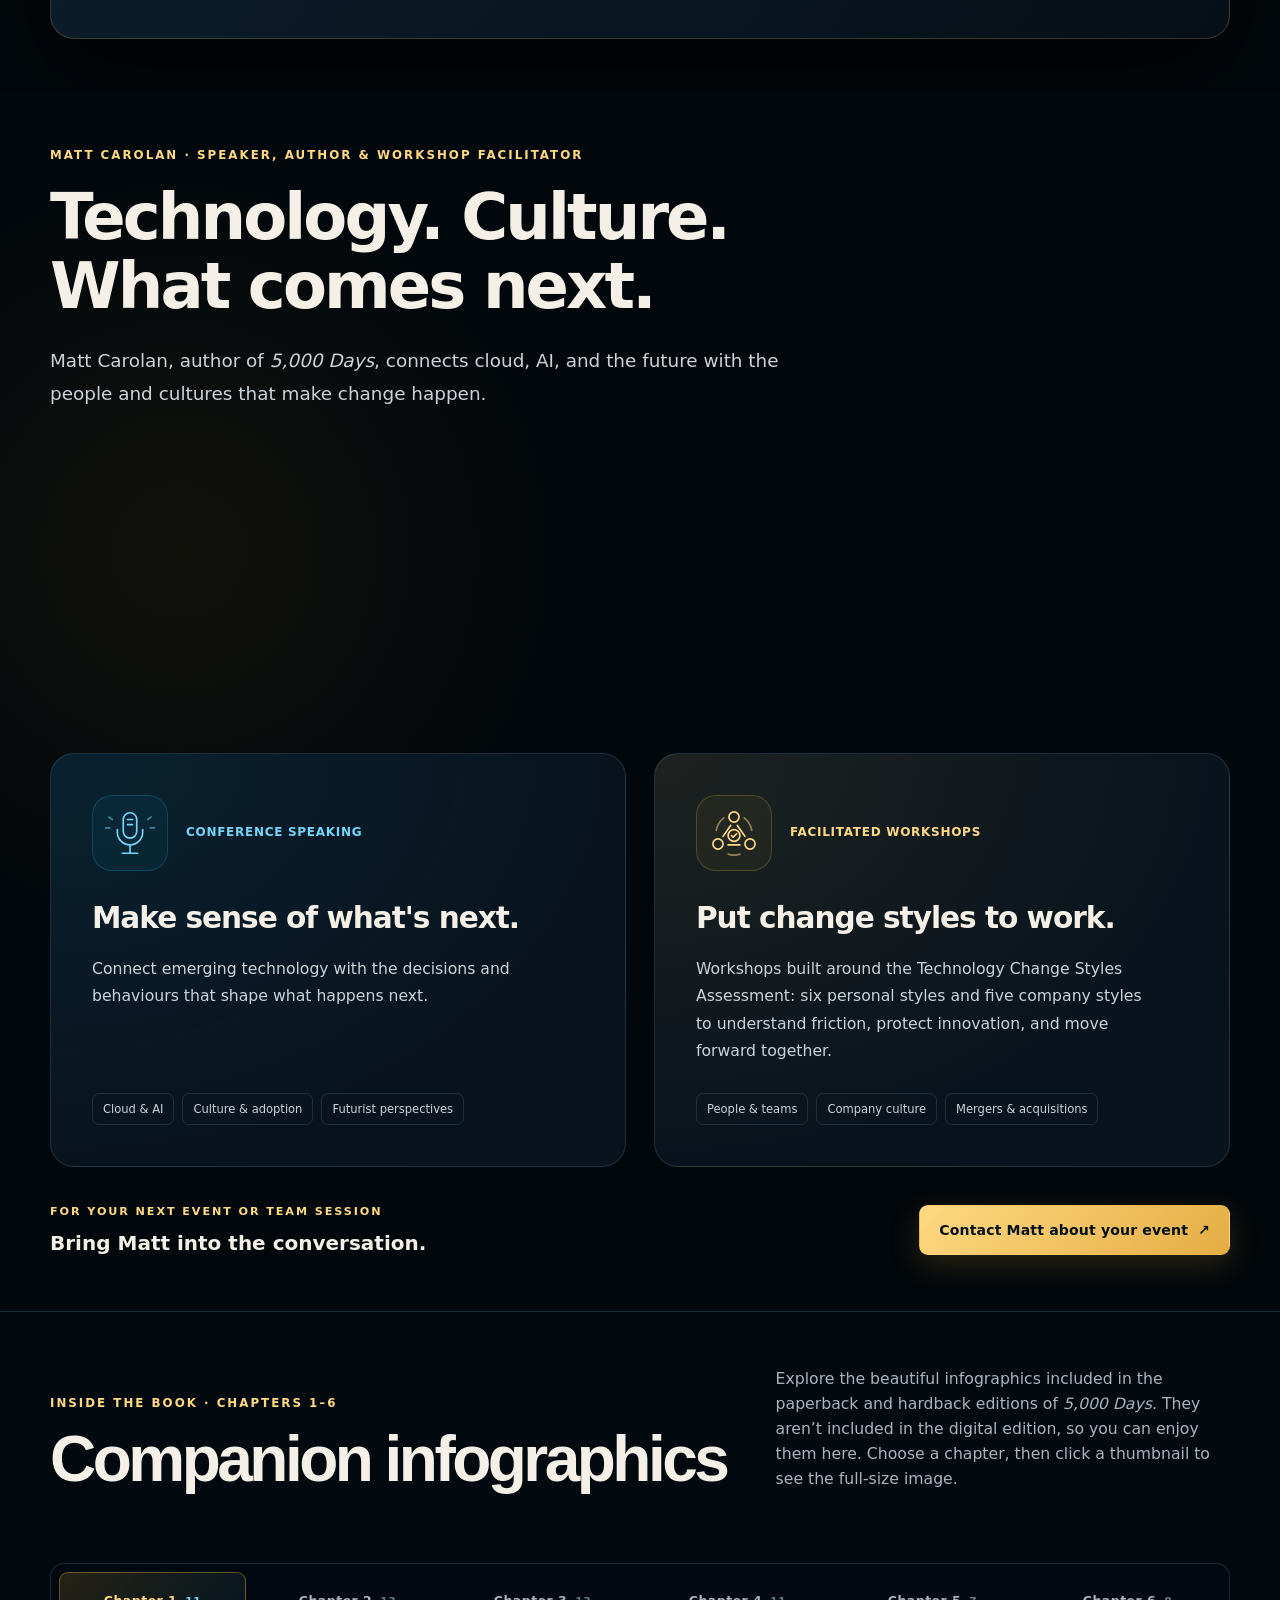
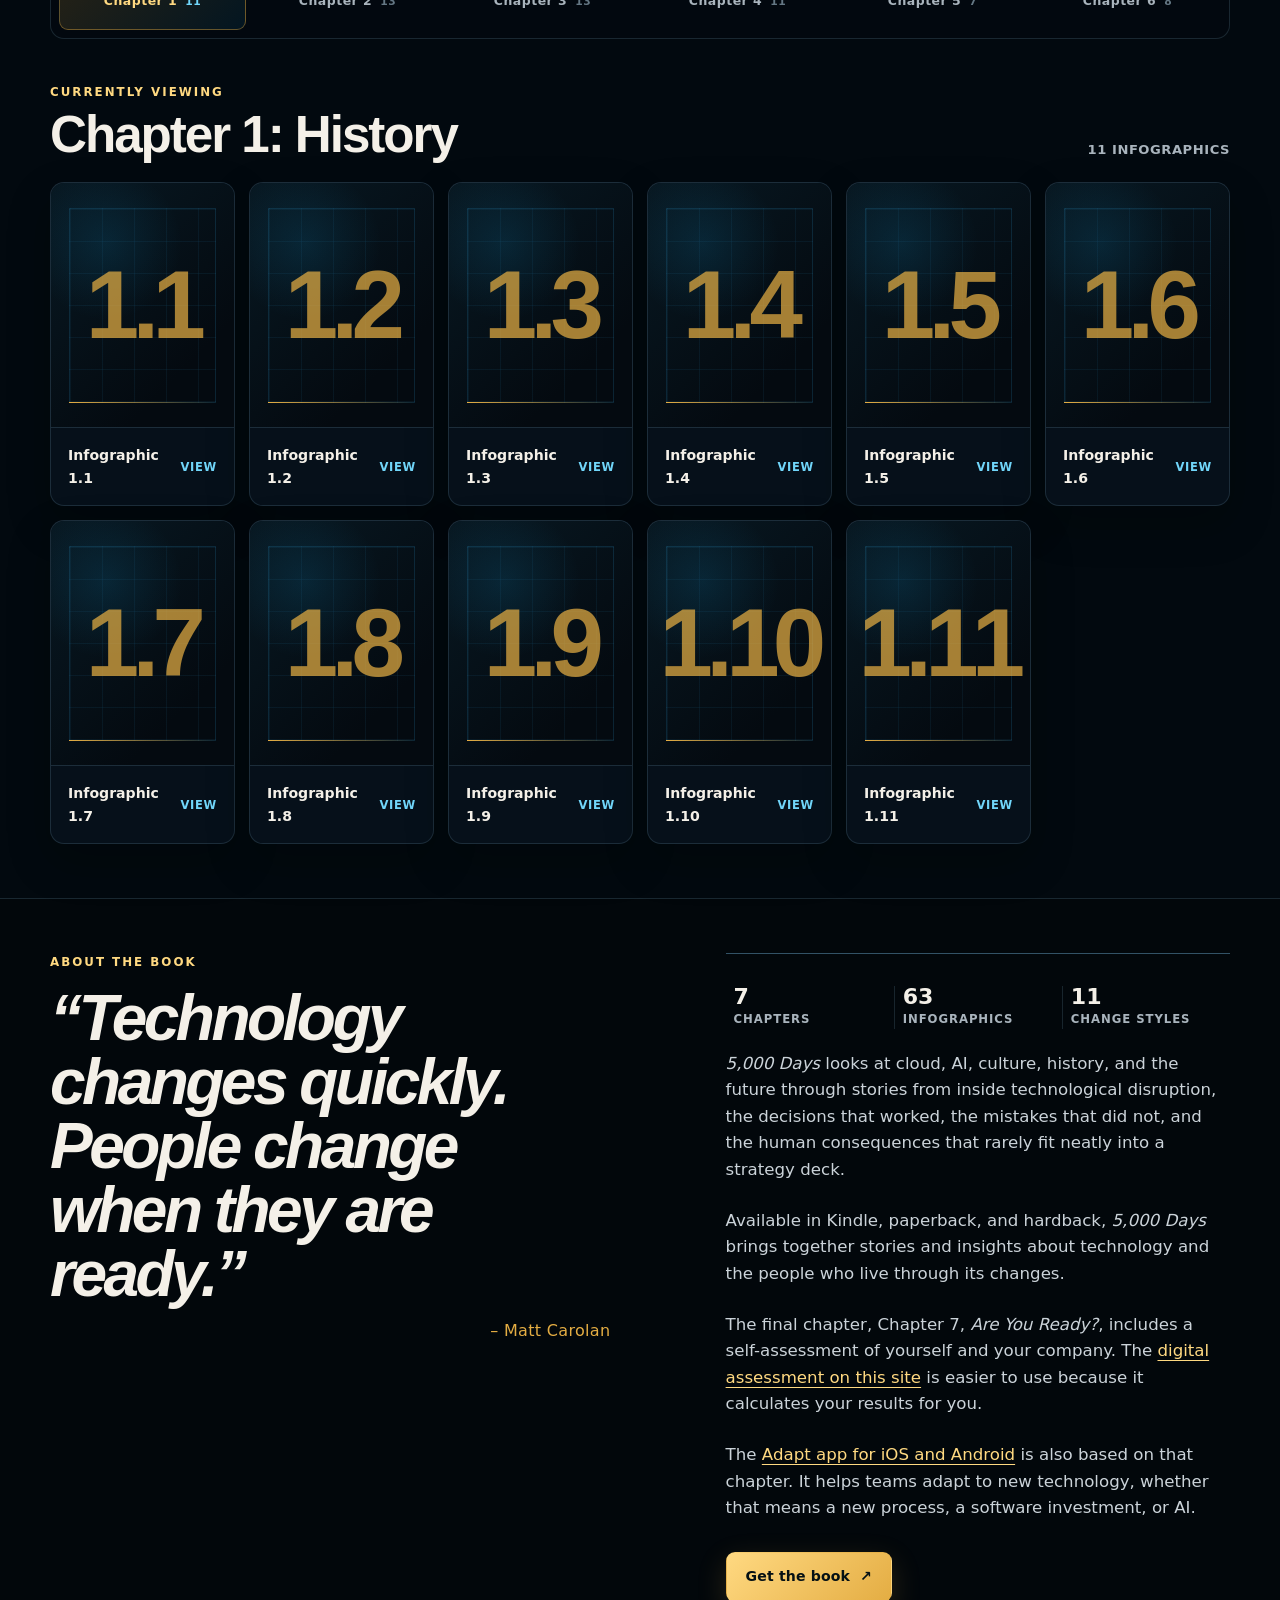
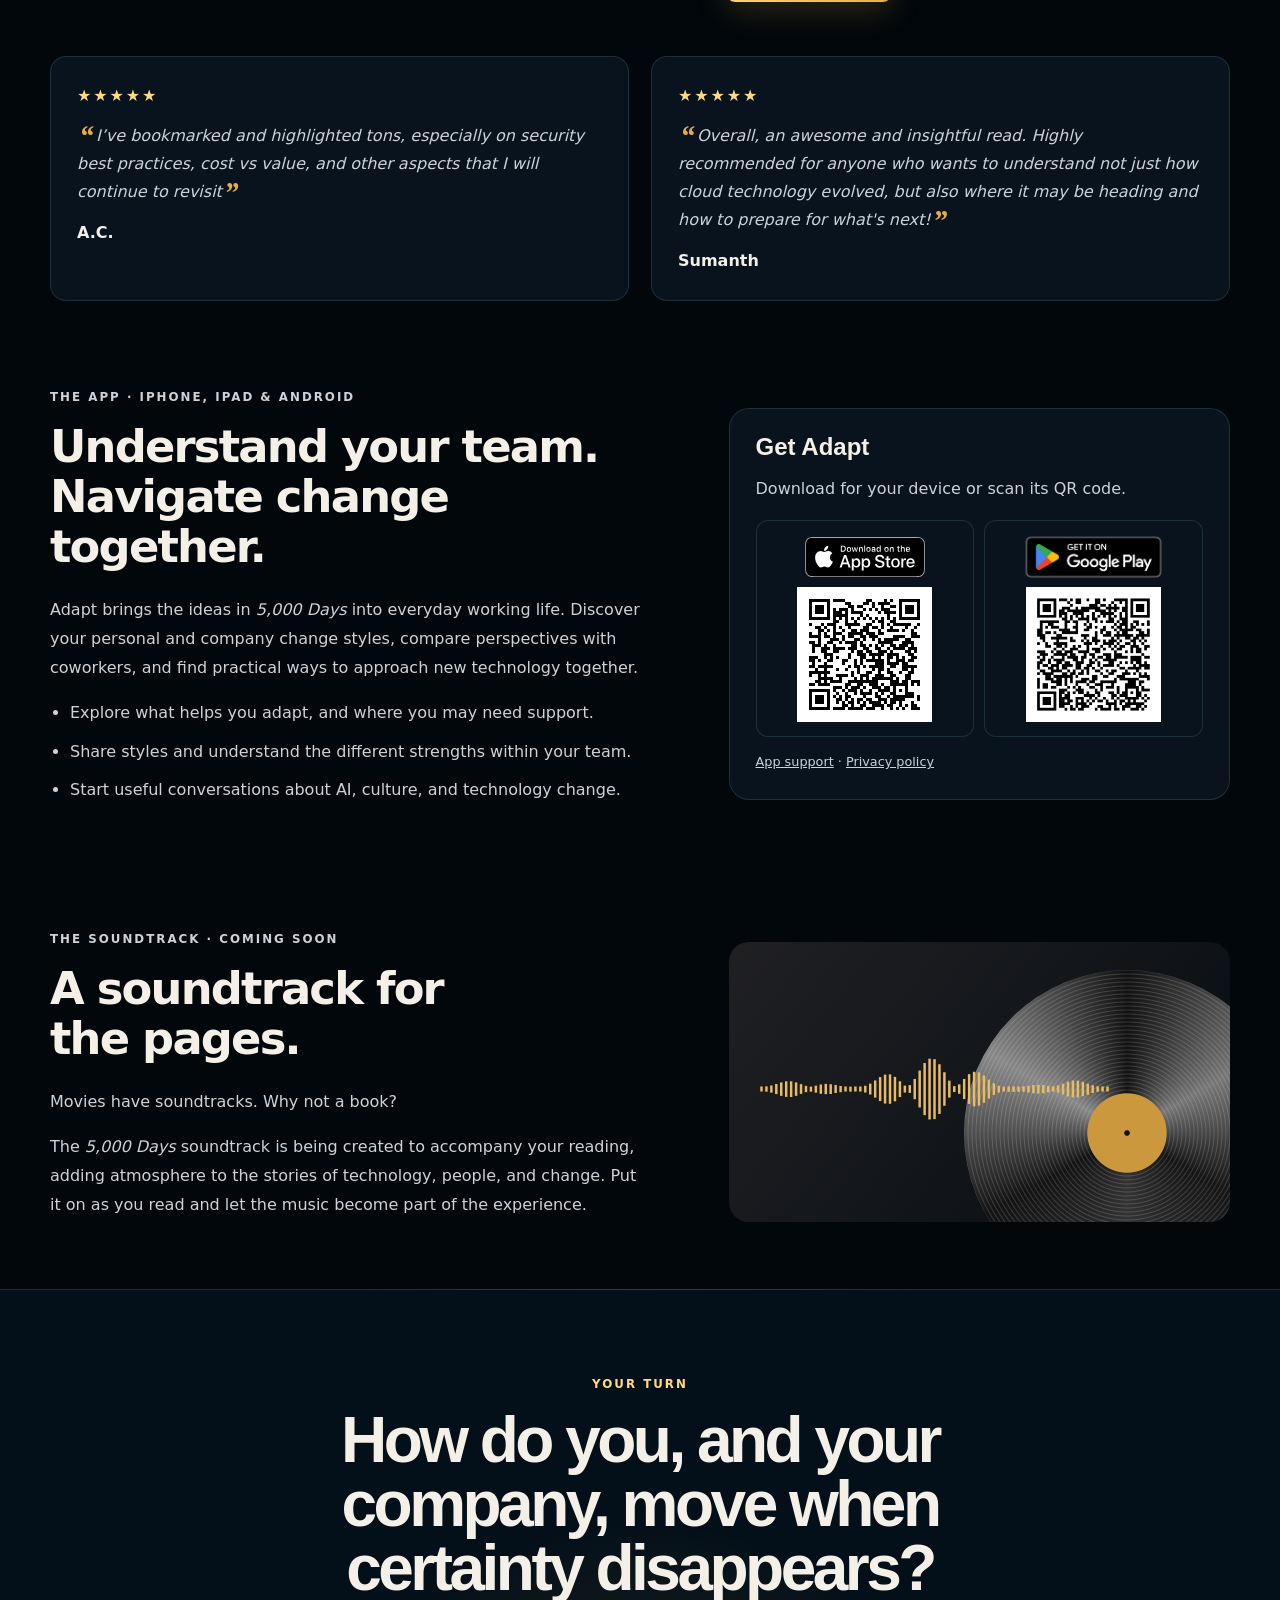
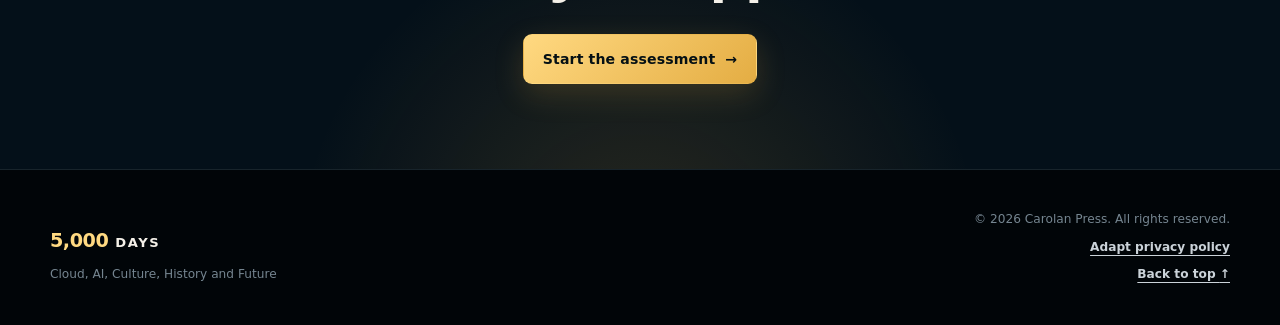
==== commit 495a021c: "Clarify quote attribution with a right-aligned signature" ====
--- a/index.html
+++ b/index.html
@@ -27,7 +27,7 @@
     <link rel="canonical" href="https://www.5000days.net/" />
     <link rel="icon" href="favicon.svg" type="image/svg+xml" />
     <link rel="manifest" href="site.webmanifest" />
-    <link rel="stylesheet" href="styles.css?v=23" />
+    <link rel="stylesheet" href="styles.css?v=24" />
     <title>5,000 Days | Cloud, AI, Culture, History and Future</title>
     <script type="application/ld+json">
       {
@@ -265,7 +265,7 @@
             <p class="section-kicker">About the book</p>
             <figure class="author-quote">
               <blockquote><h2 id="about-title">“Technology changes quickly. People change when they are ready.”</h2></blockquote>
-              <figcaption>Matt Carolan</figcaption>
+              <figcaption><span aria-hidden="true">– </span>Matt Carolan</figcaption>
             </figure>
           </div>
           <div class="about-copy">
--- a/styles.css
+++ b/styles.css
@@ -1494,4 +1494,4 @@
 .author-quote { margin:0; }
 .author-quote blockquote { margin:0; }
 .author-quote h2 { font-style:italic; }
-.author-quote figcaption { margin-top:20px; color:var(--gold); font-weight:650; letter-spacing:.04em; }
+.author-quote figcaption { margin-top:12px; color:var(--gold); font-size:1rem; font-style:normal; font-weight:500; letter-spacing:.02em; text-align:right; }
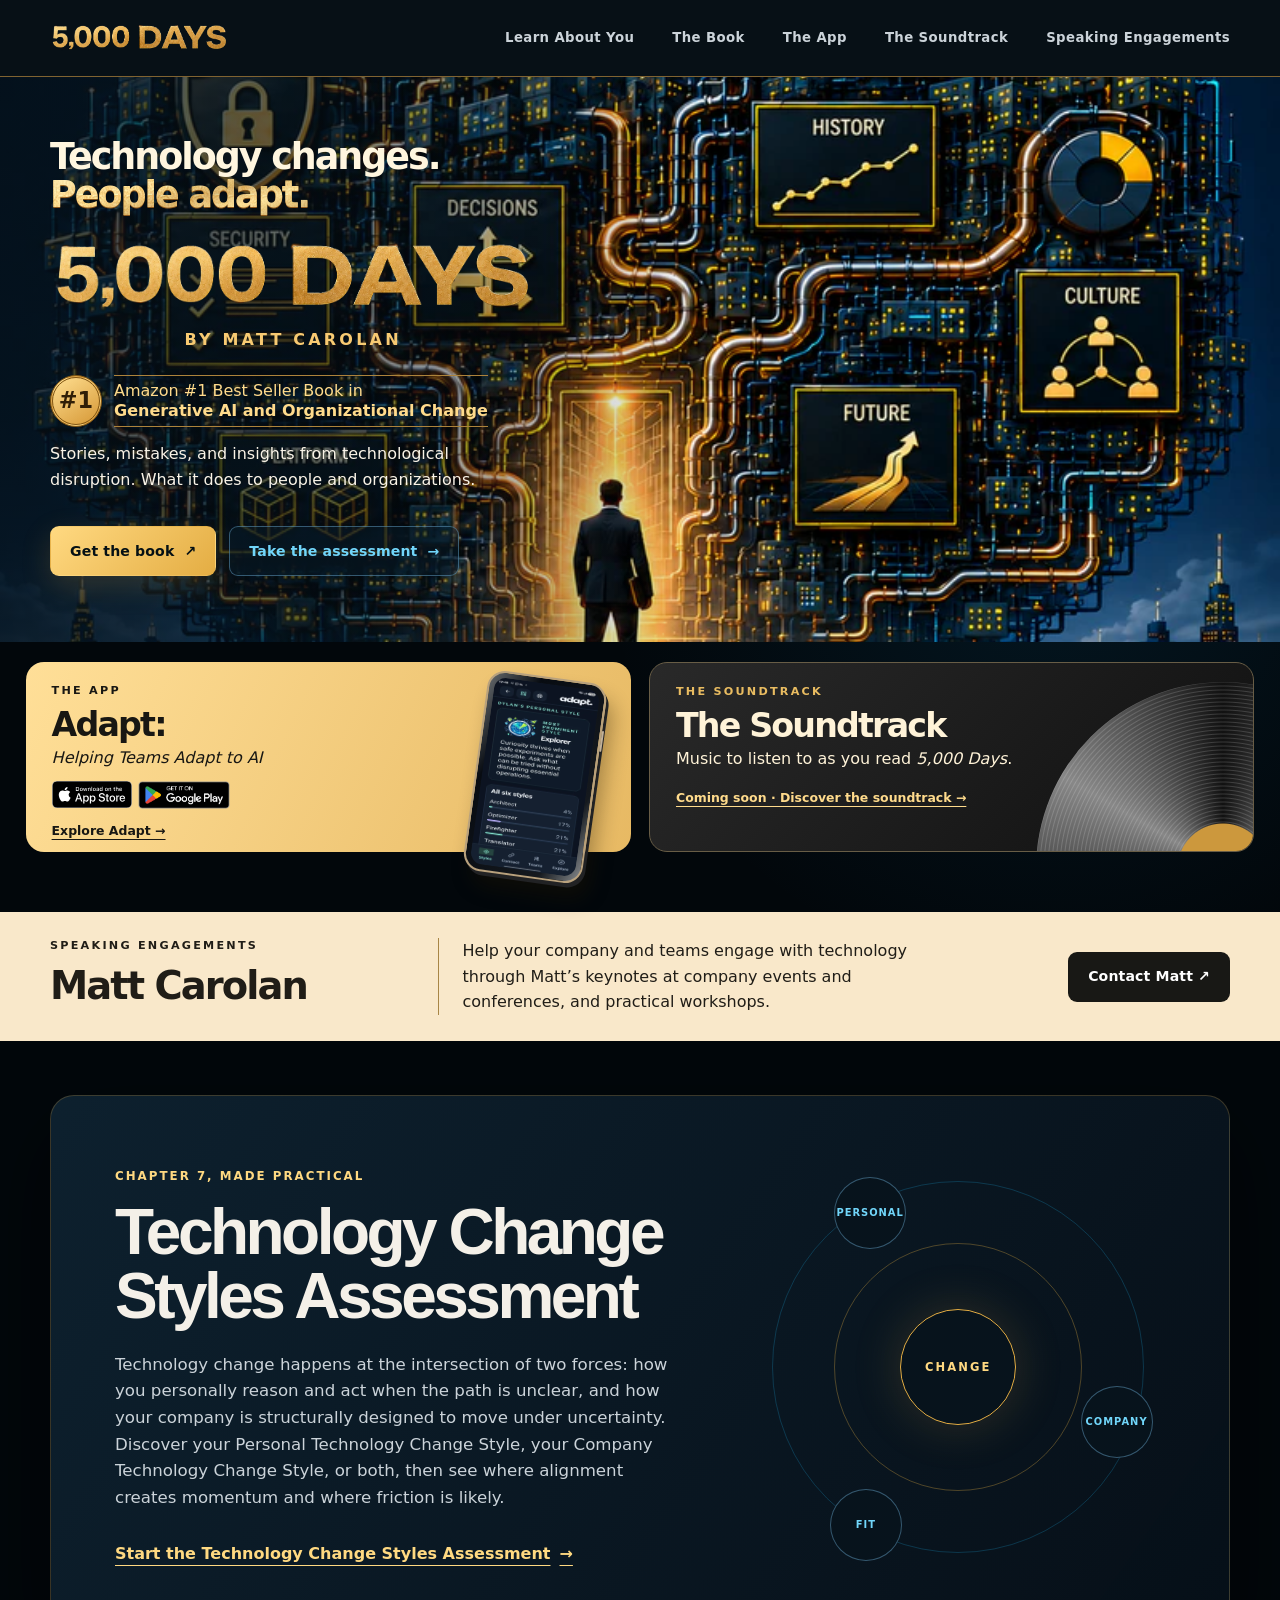
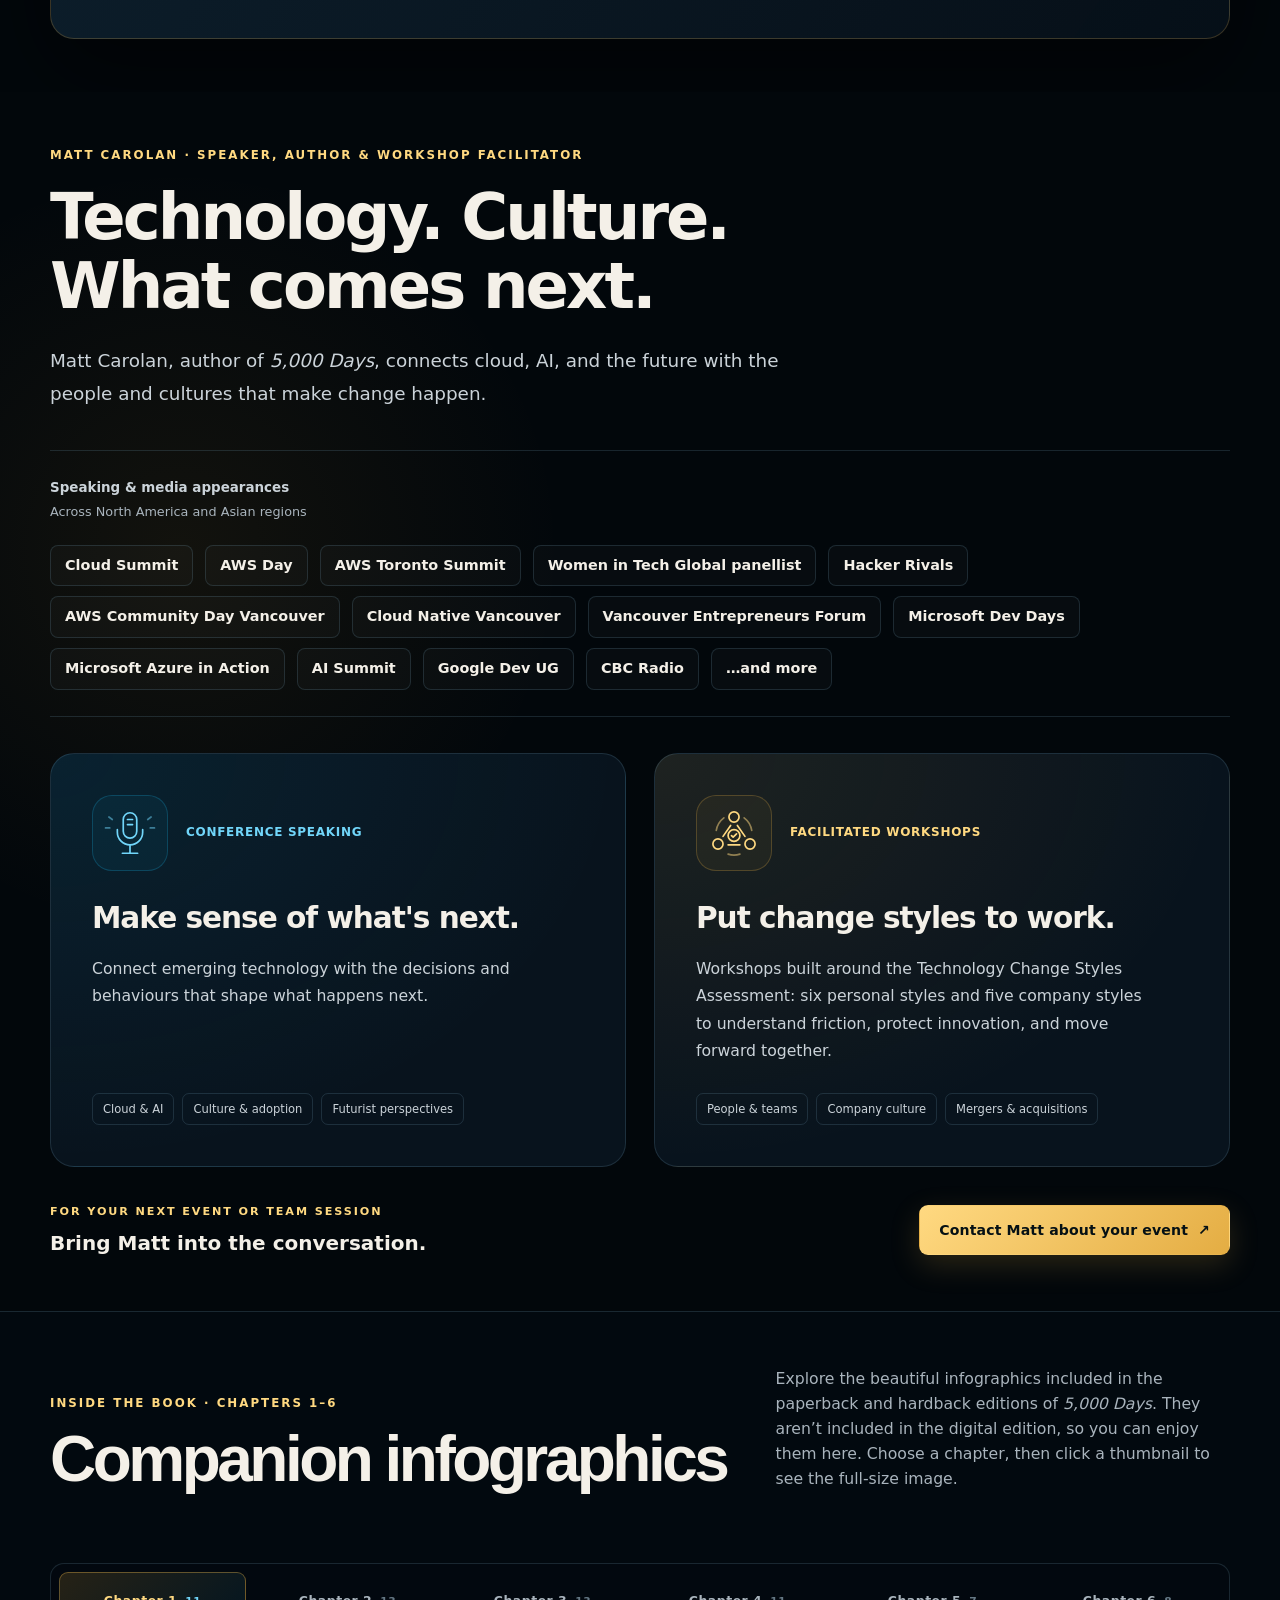
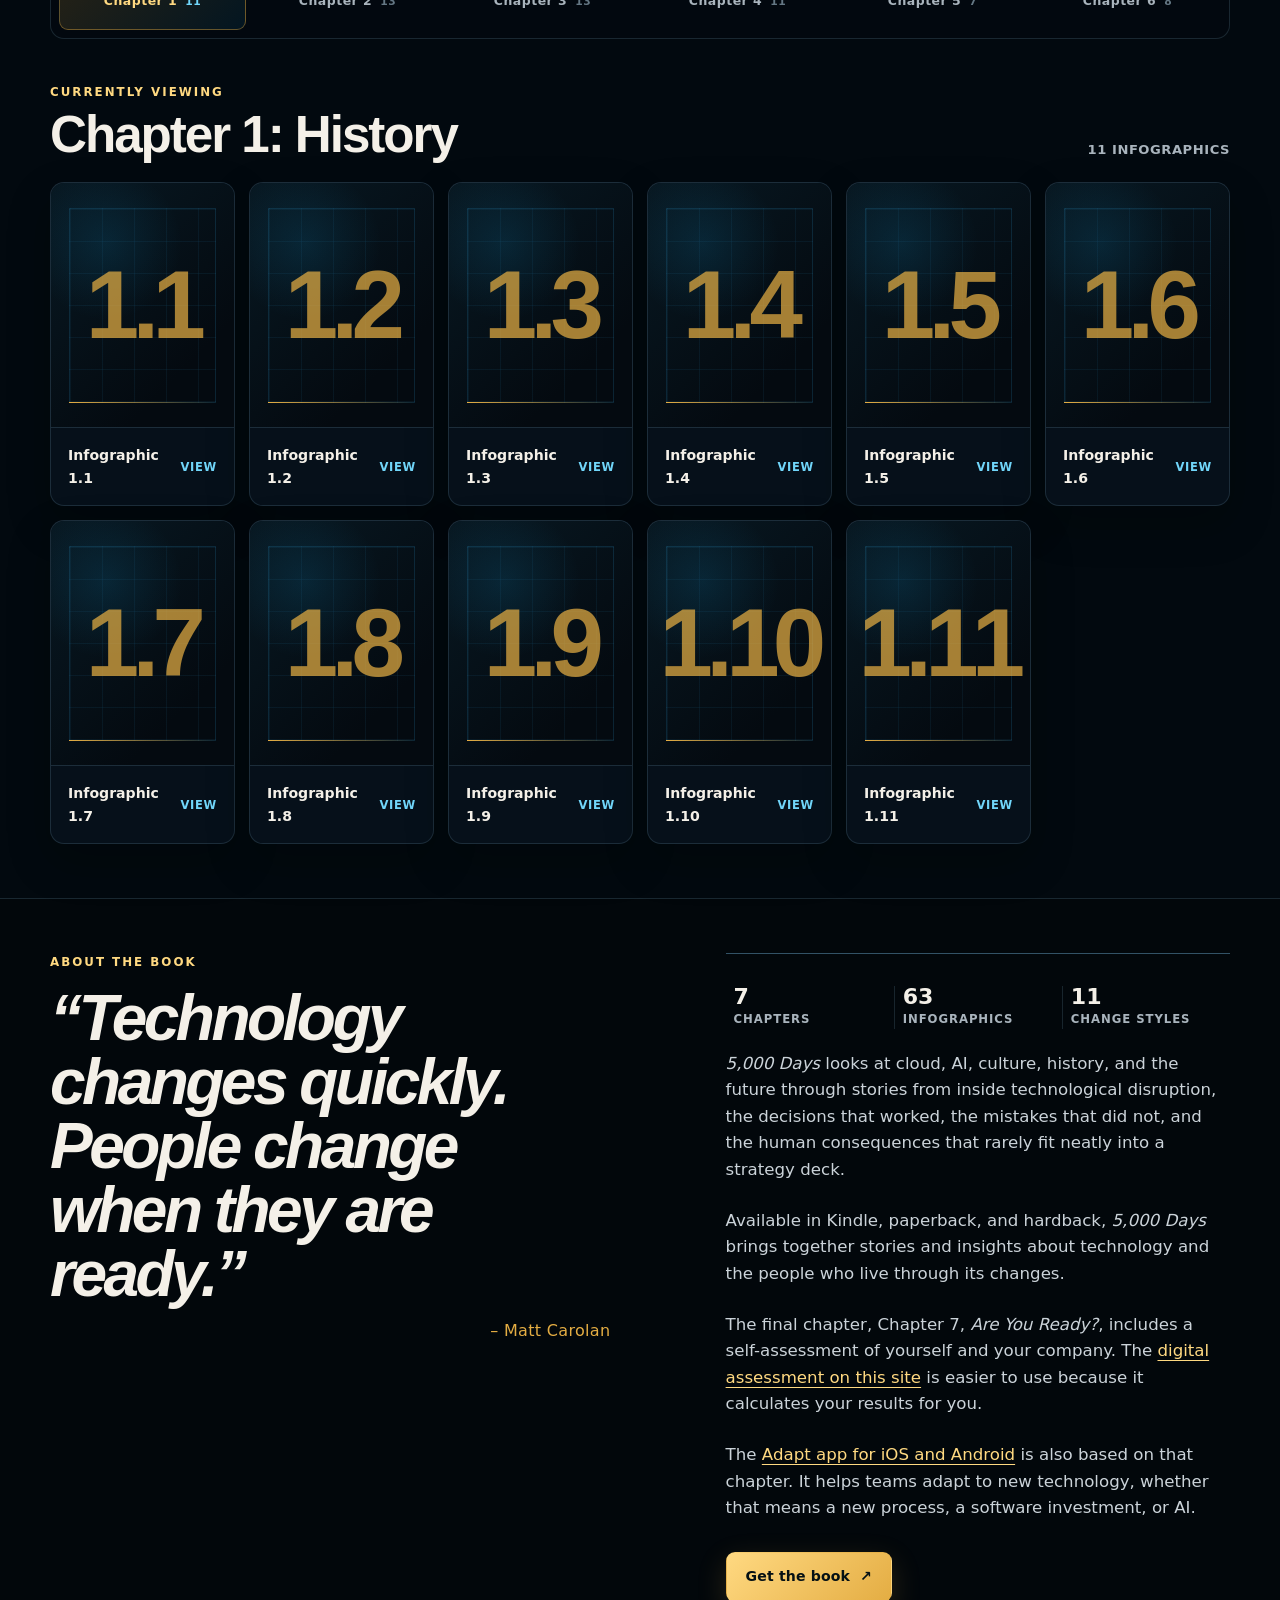
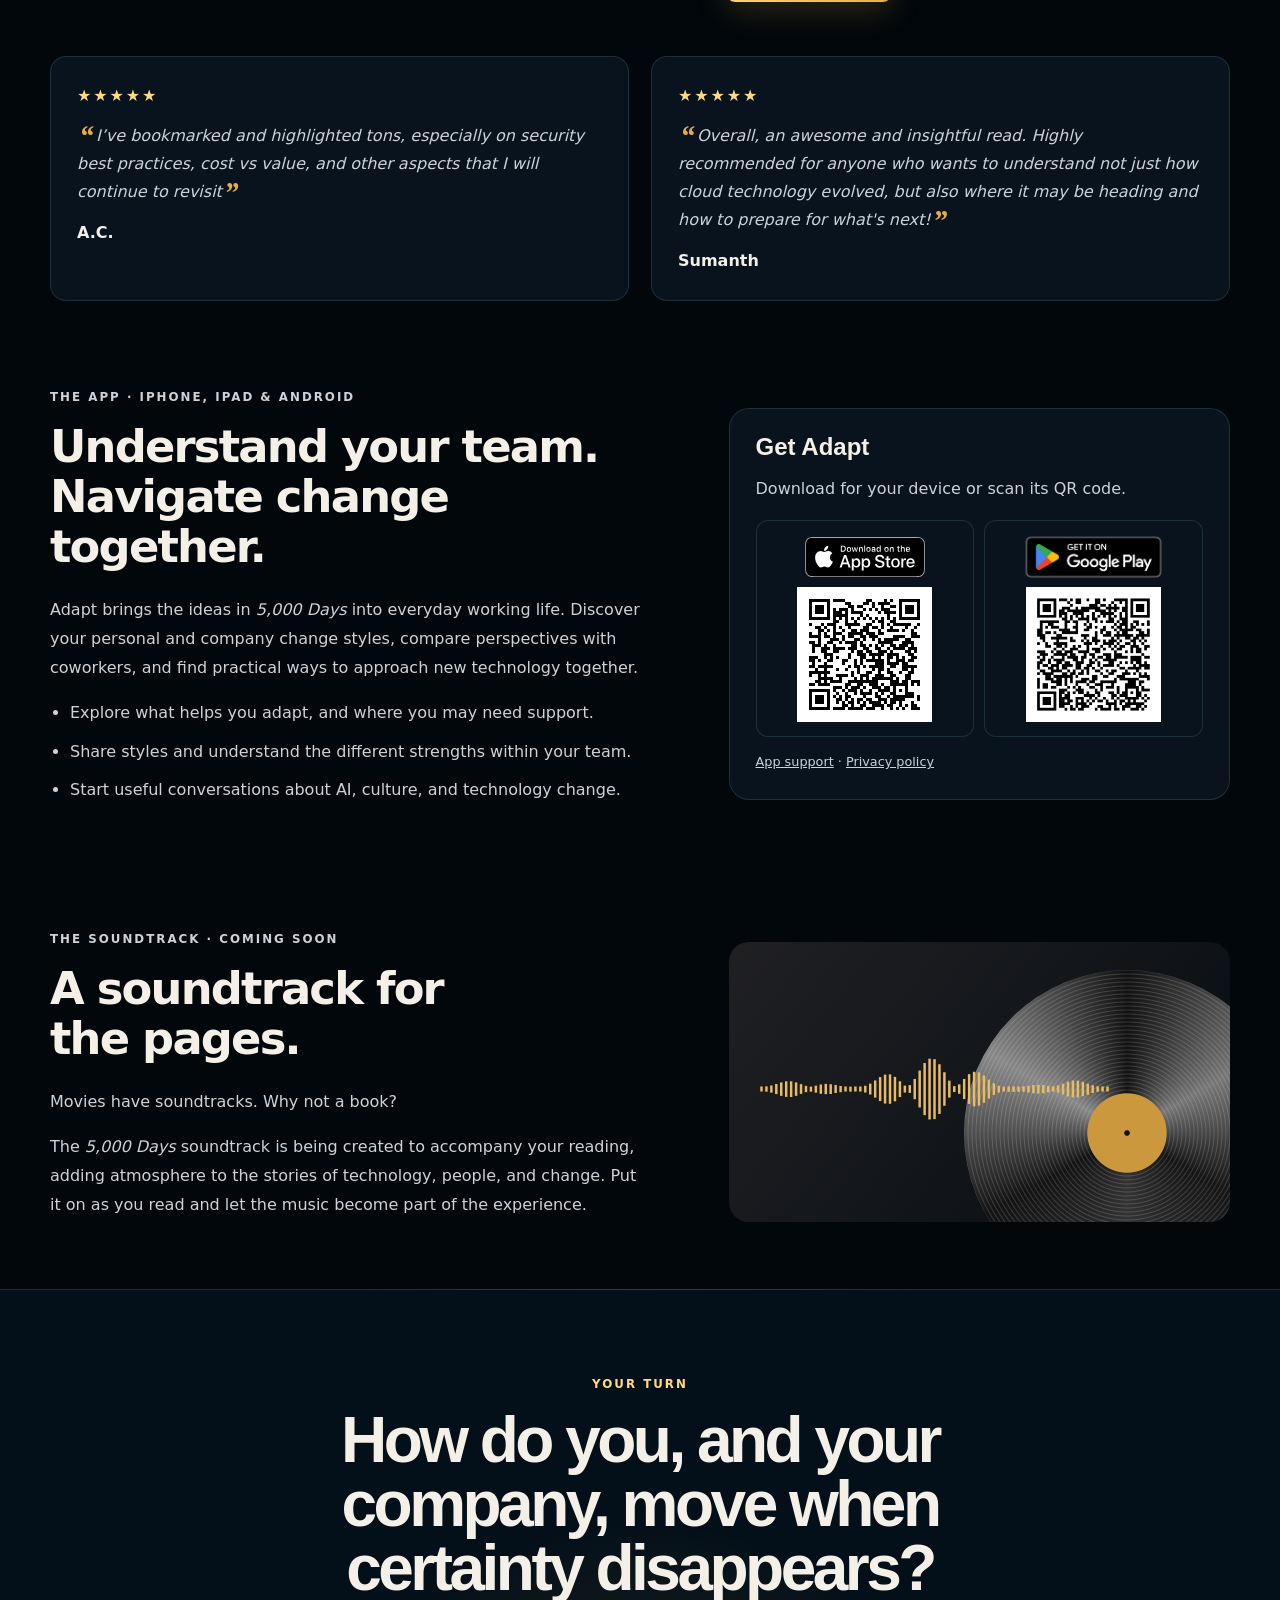
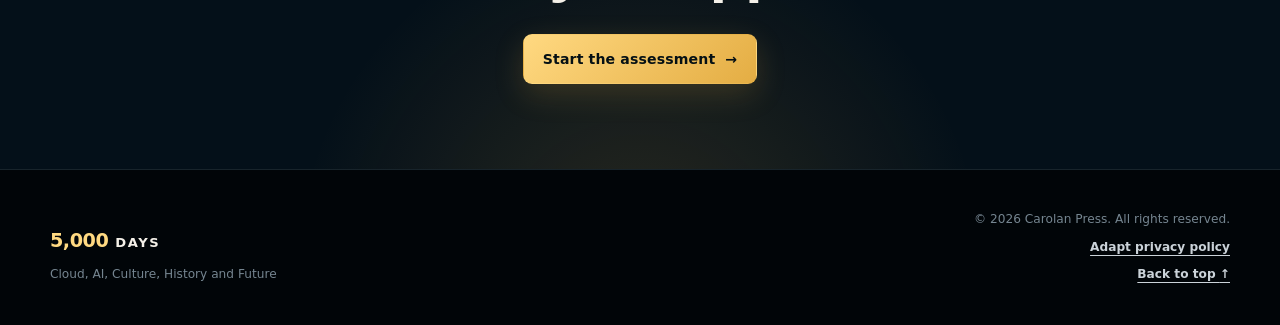
==== commit e0290aa7: "Fix back-to-top anchor targeting sticky header" ====
--- a/index.html
+++ b/index.html
@@ -52,10 +52,10 @@
     <script src="script.js?v=2" defer></script>
   <link rel="stylesheet" href="assets/support-form.css?v=1"><script src="assets/support-form.js?v=1" defer></script>
 </head>
-  <body>
+  <body id="top">
     <a class="skip-link" href="#main-content">Skip to main content</a>
 
-    <header class="site-header" id="top">
+    <header class="site-header">
       <div class="shell header-inner">
         <a class="wordmark" href="#top" aria-label="5,000 Days home"><img src="assets/book-wordmark.webp" width="1185" height="192" alt="5,000 Days"></a>
         <nav class="site-nav" aria-label="Primary navigation">
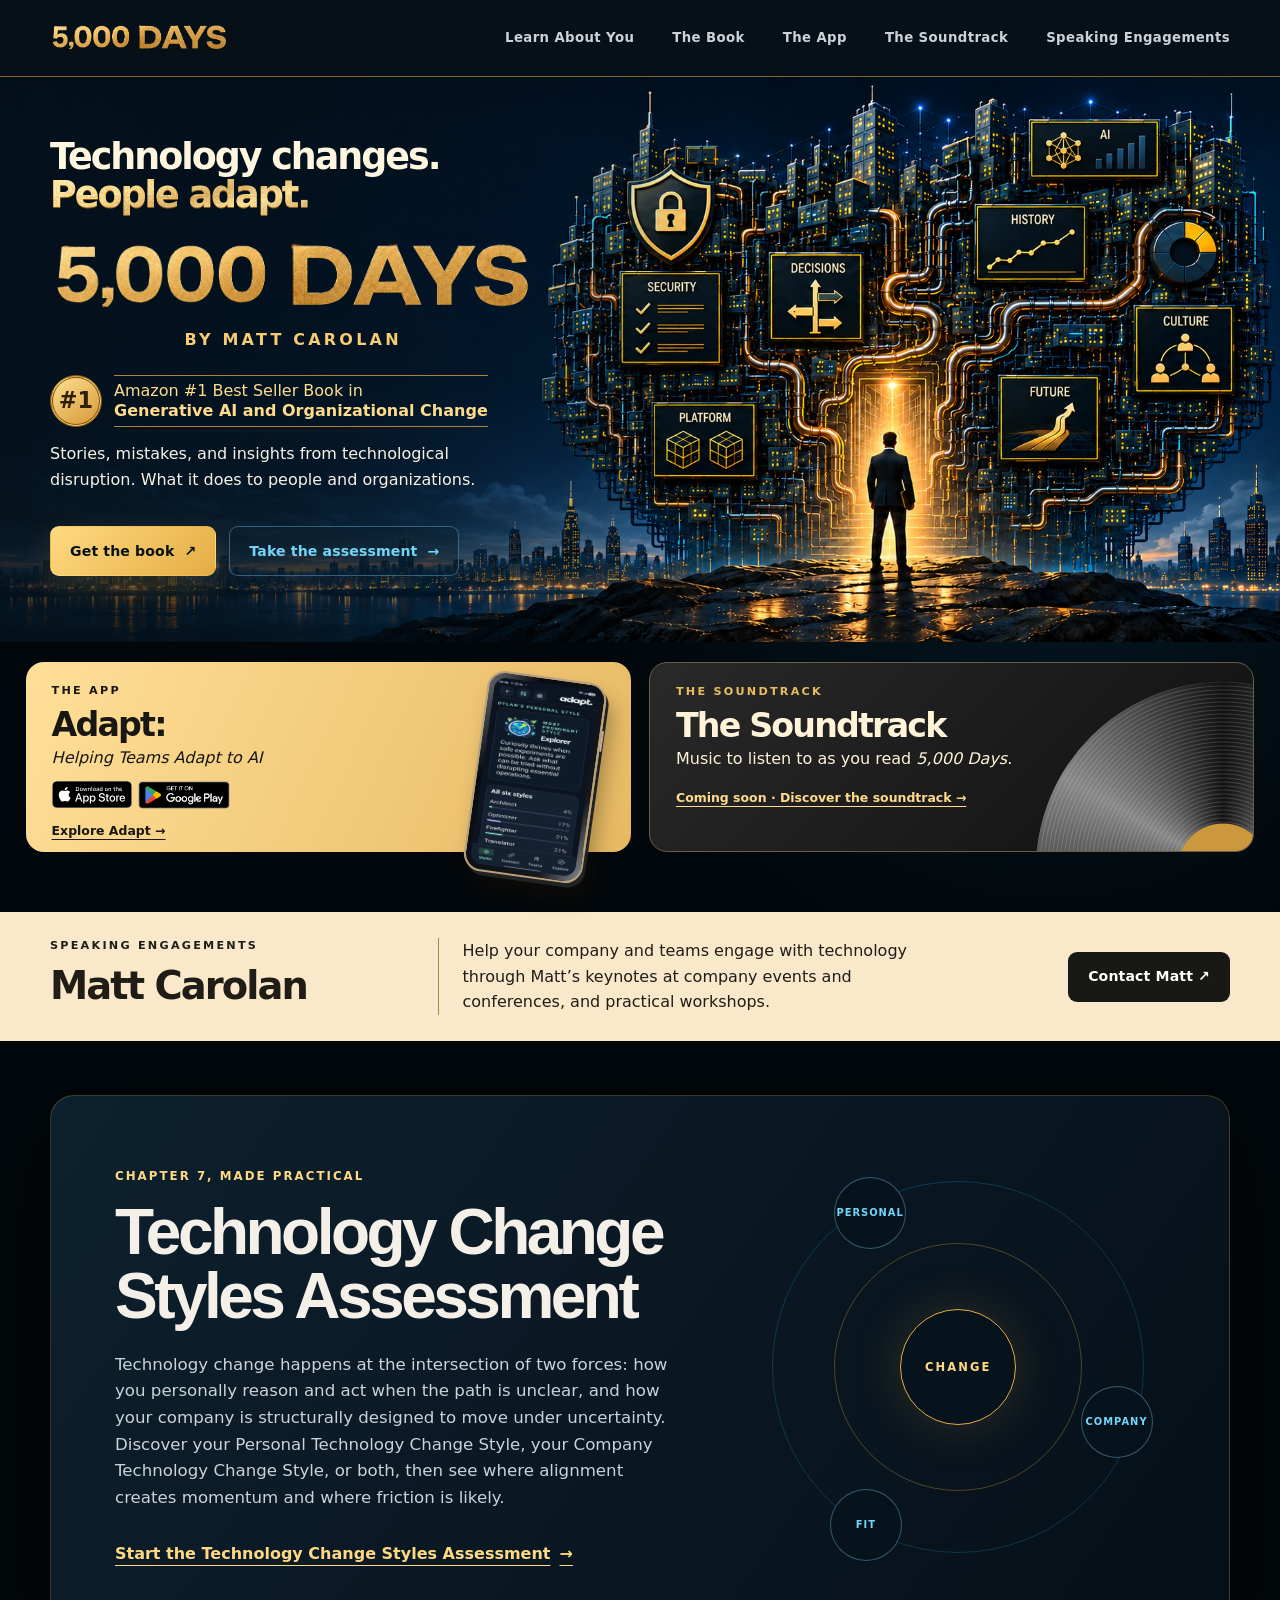
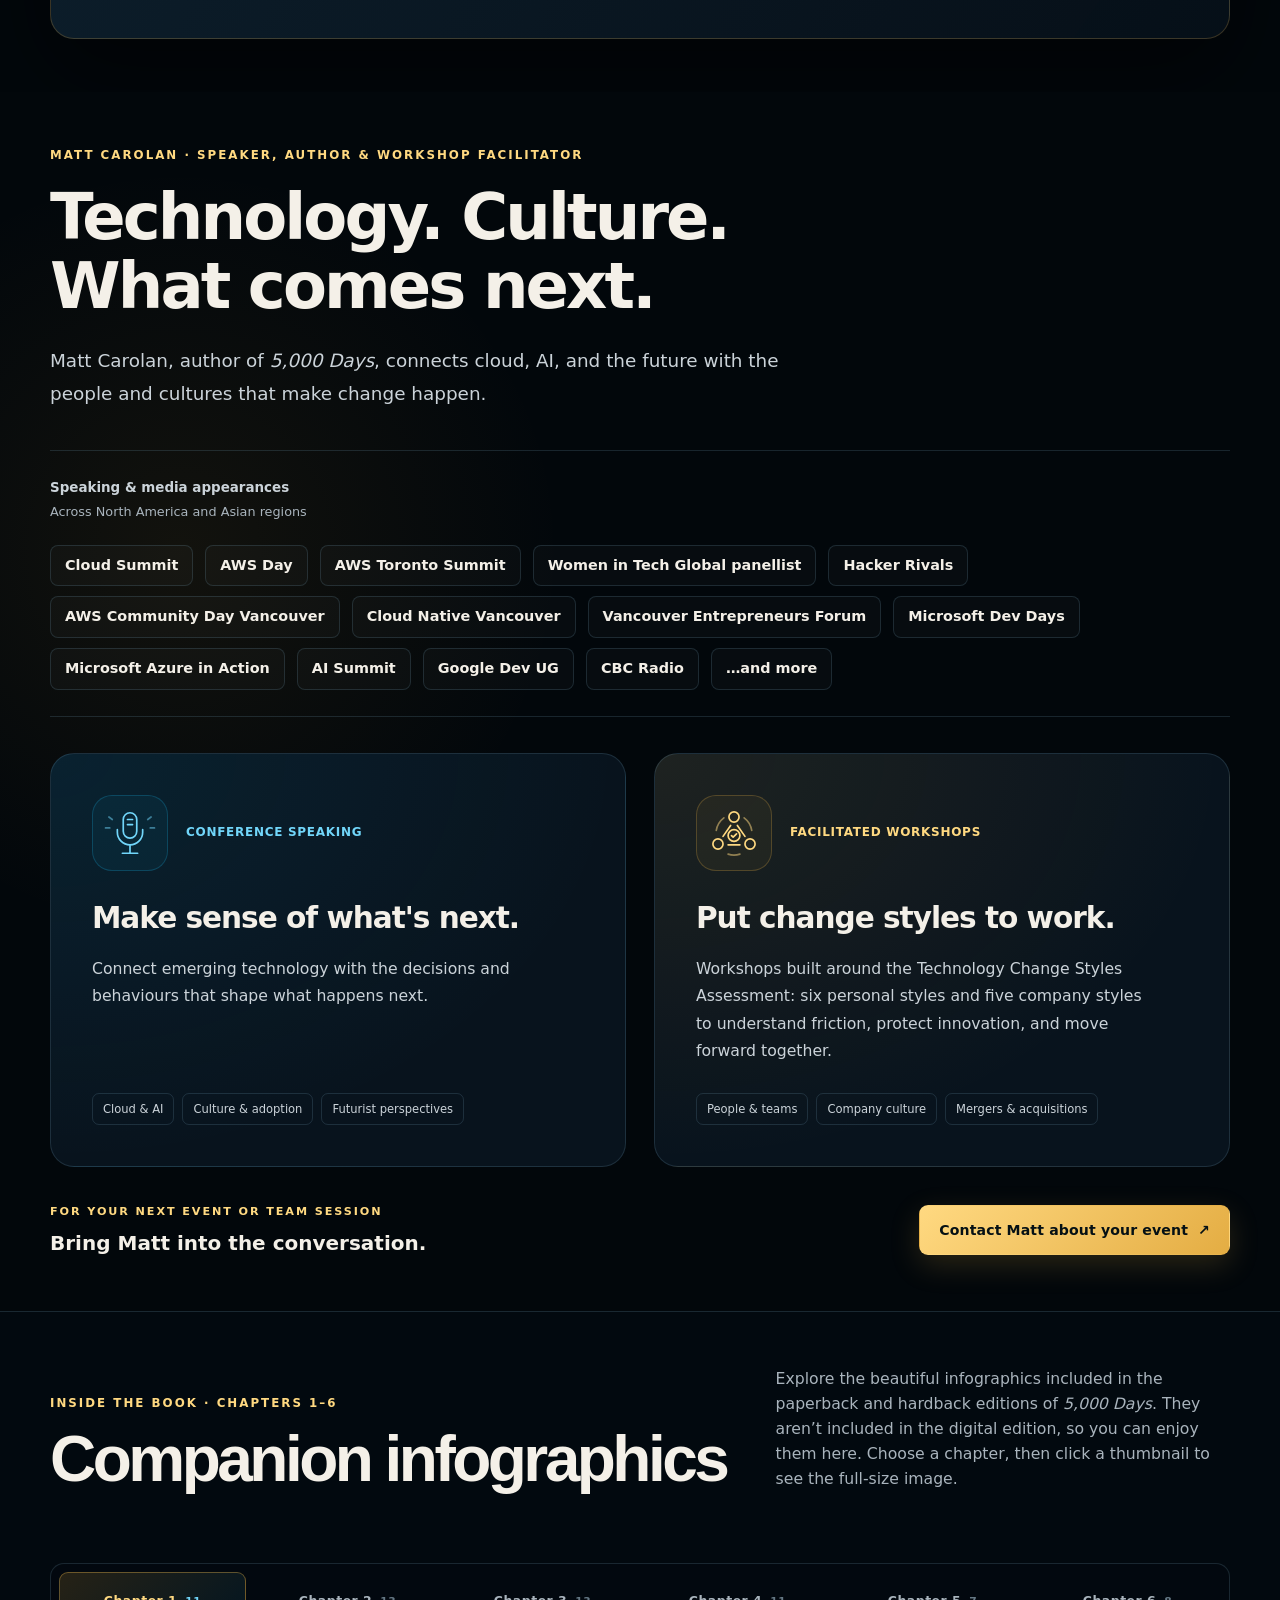
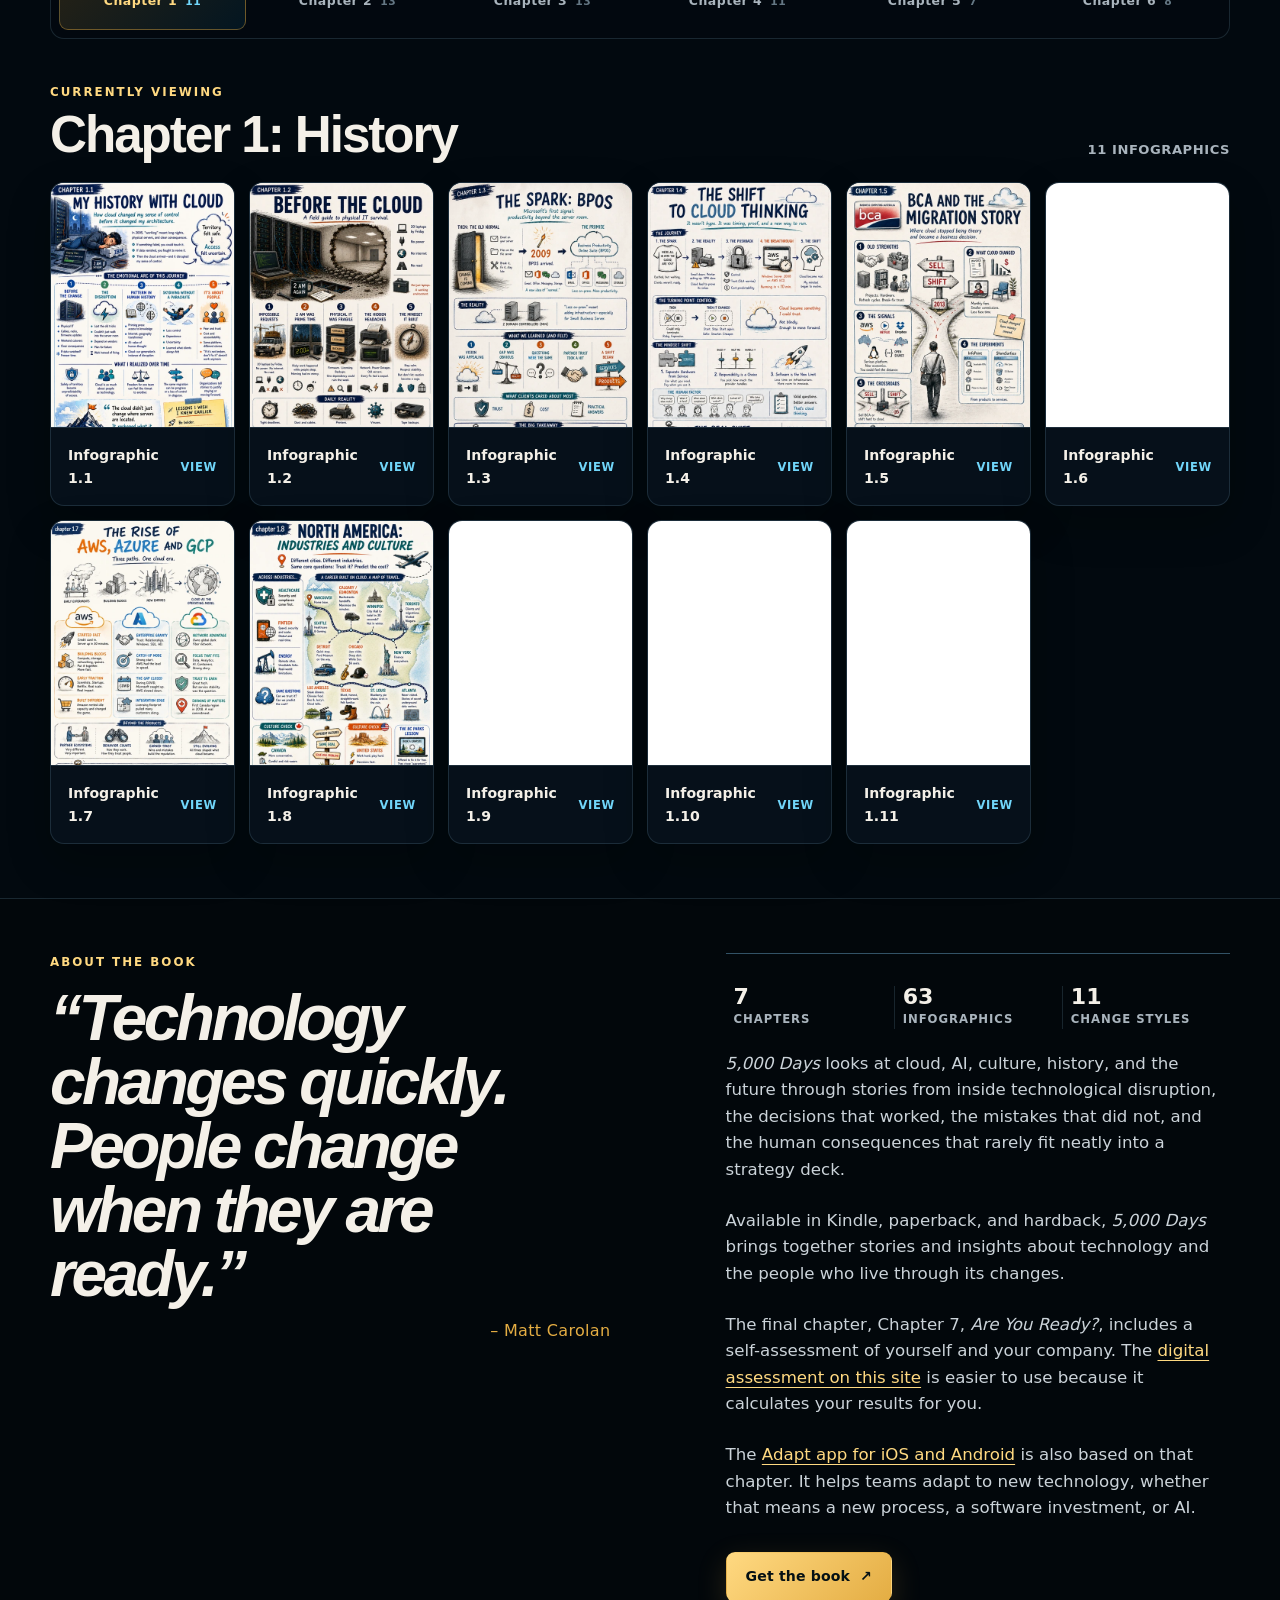
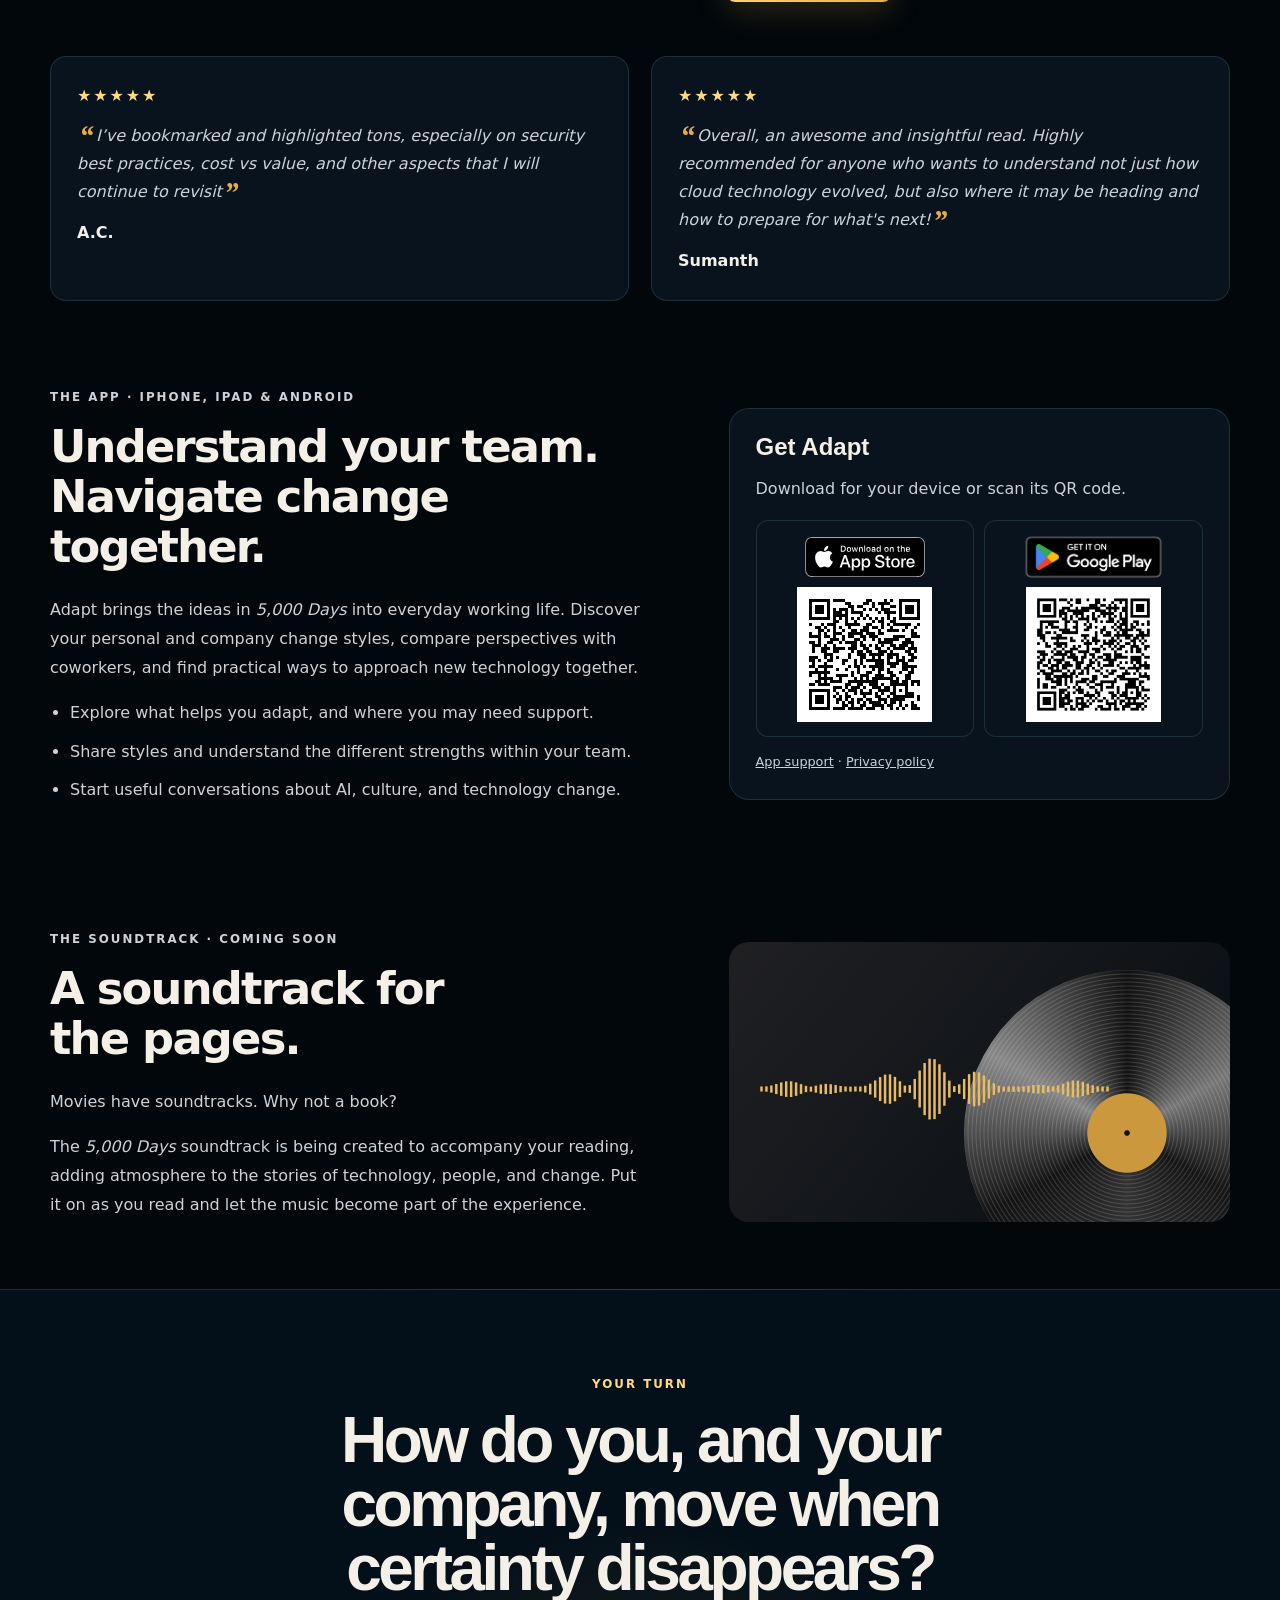
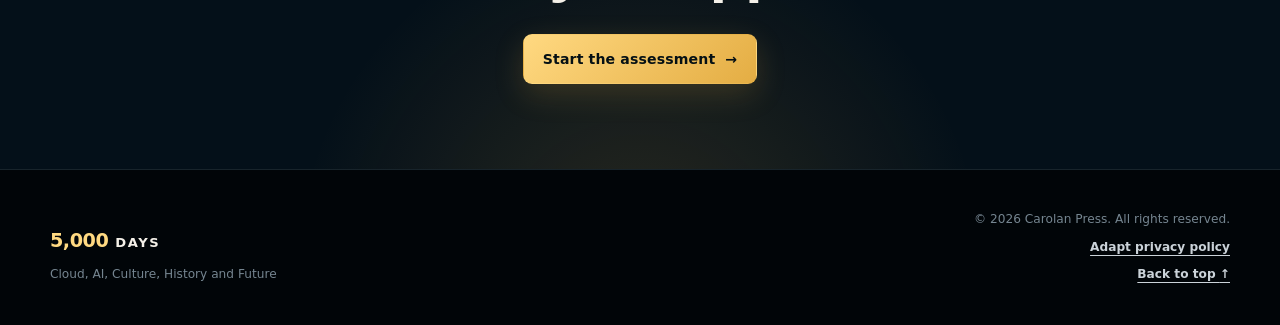
==== commit a4ae7c59: "Optimize infographic gallery with responsive WebP previews and lazy loading" ====
--- a/index.html
+++ b/index.html
@@ -49,7 +49,7 @@
         }
       }
     </script>
-    <script src="script.js?v=2" defer></script>
+    <script src="script.js?v=3" defer></script>
   <link rel="stylesheet" href="assets/support-form.css?v=1"><script src="assets/support-form.js?v=1" defer></script>
 </head>
   <body id="top">
